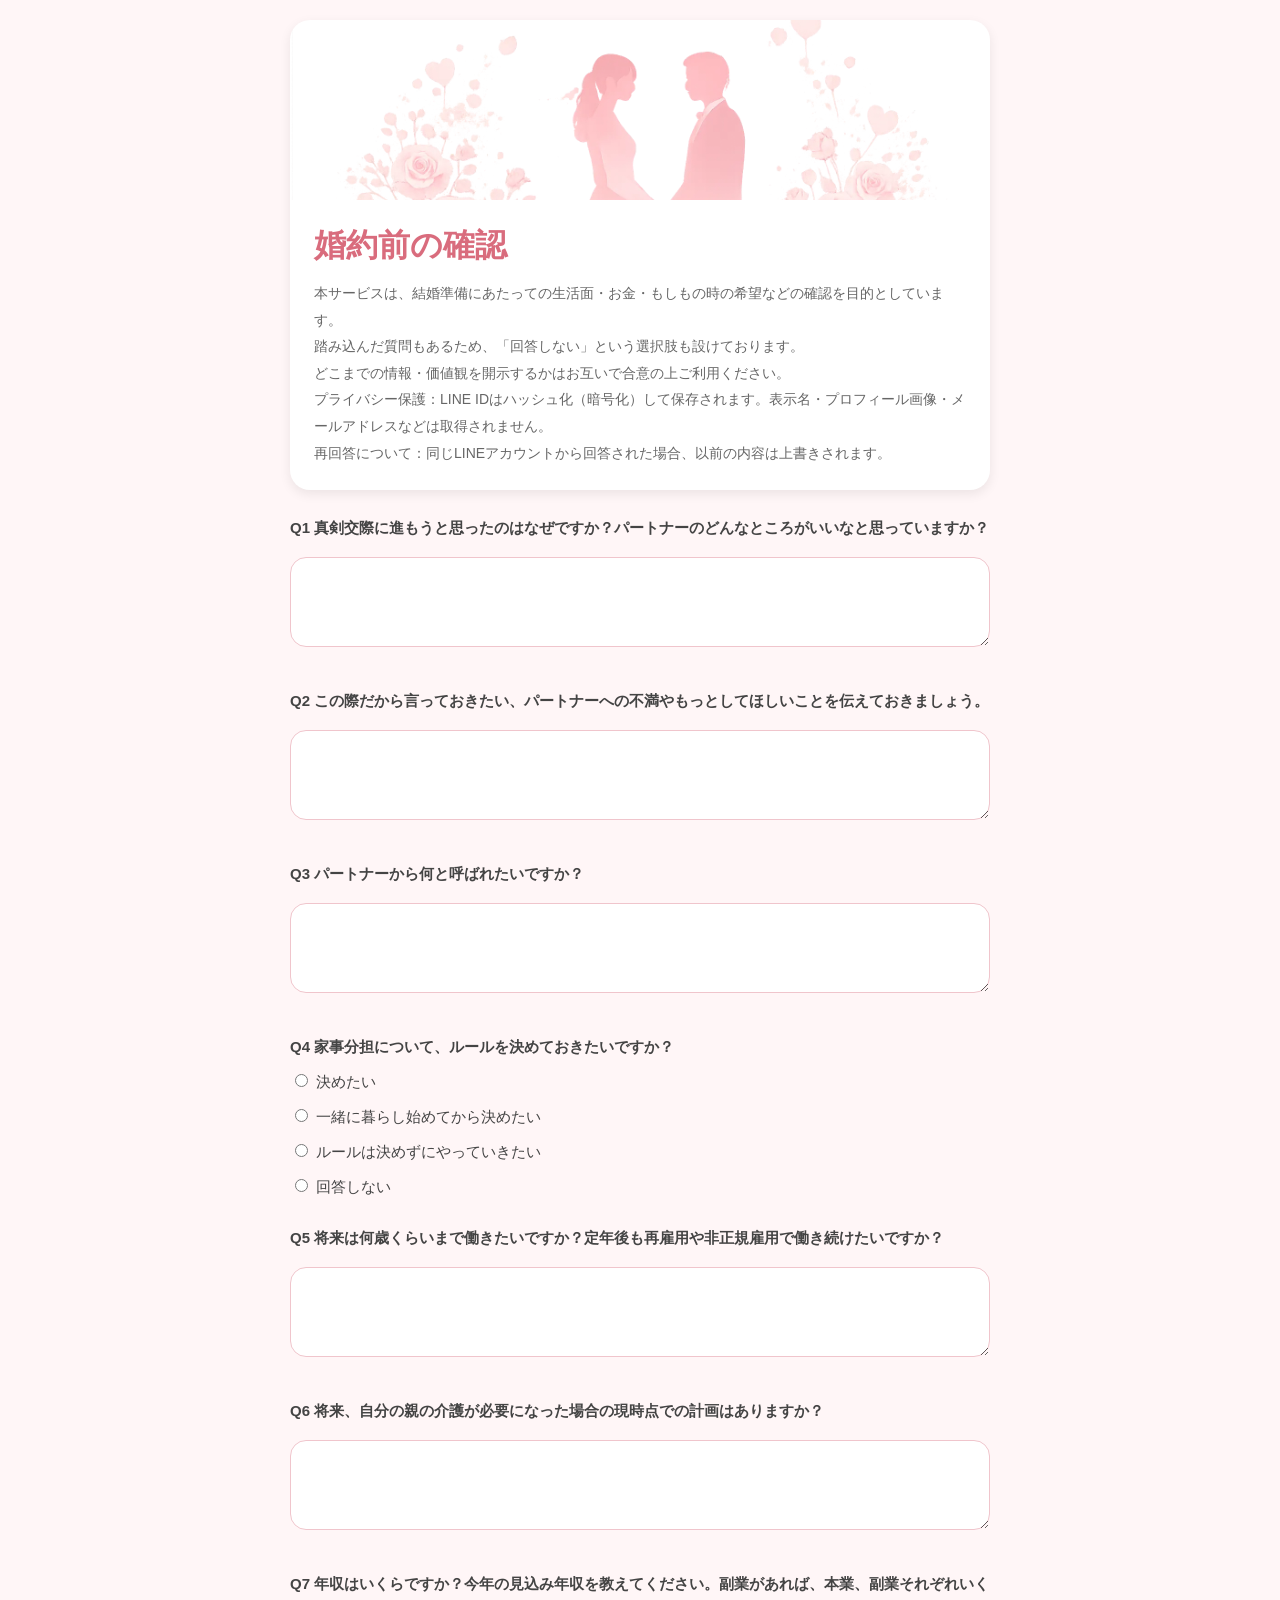
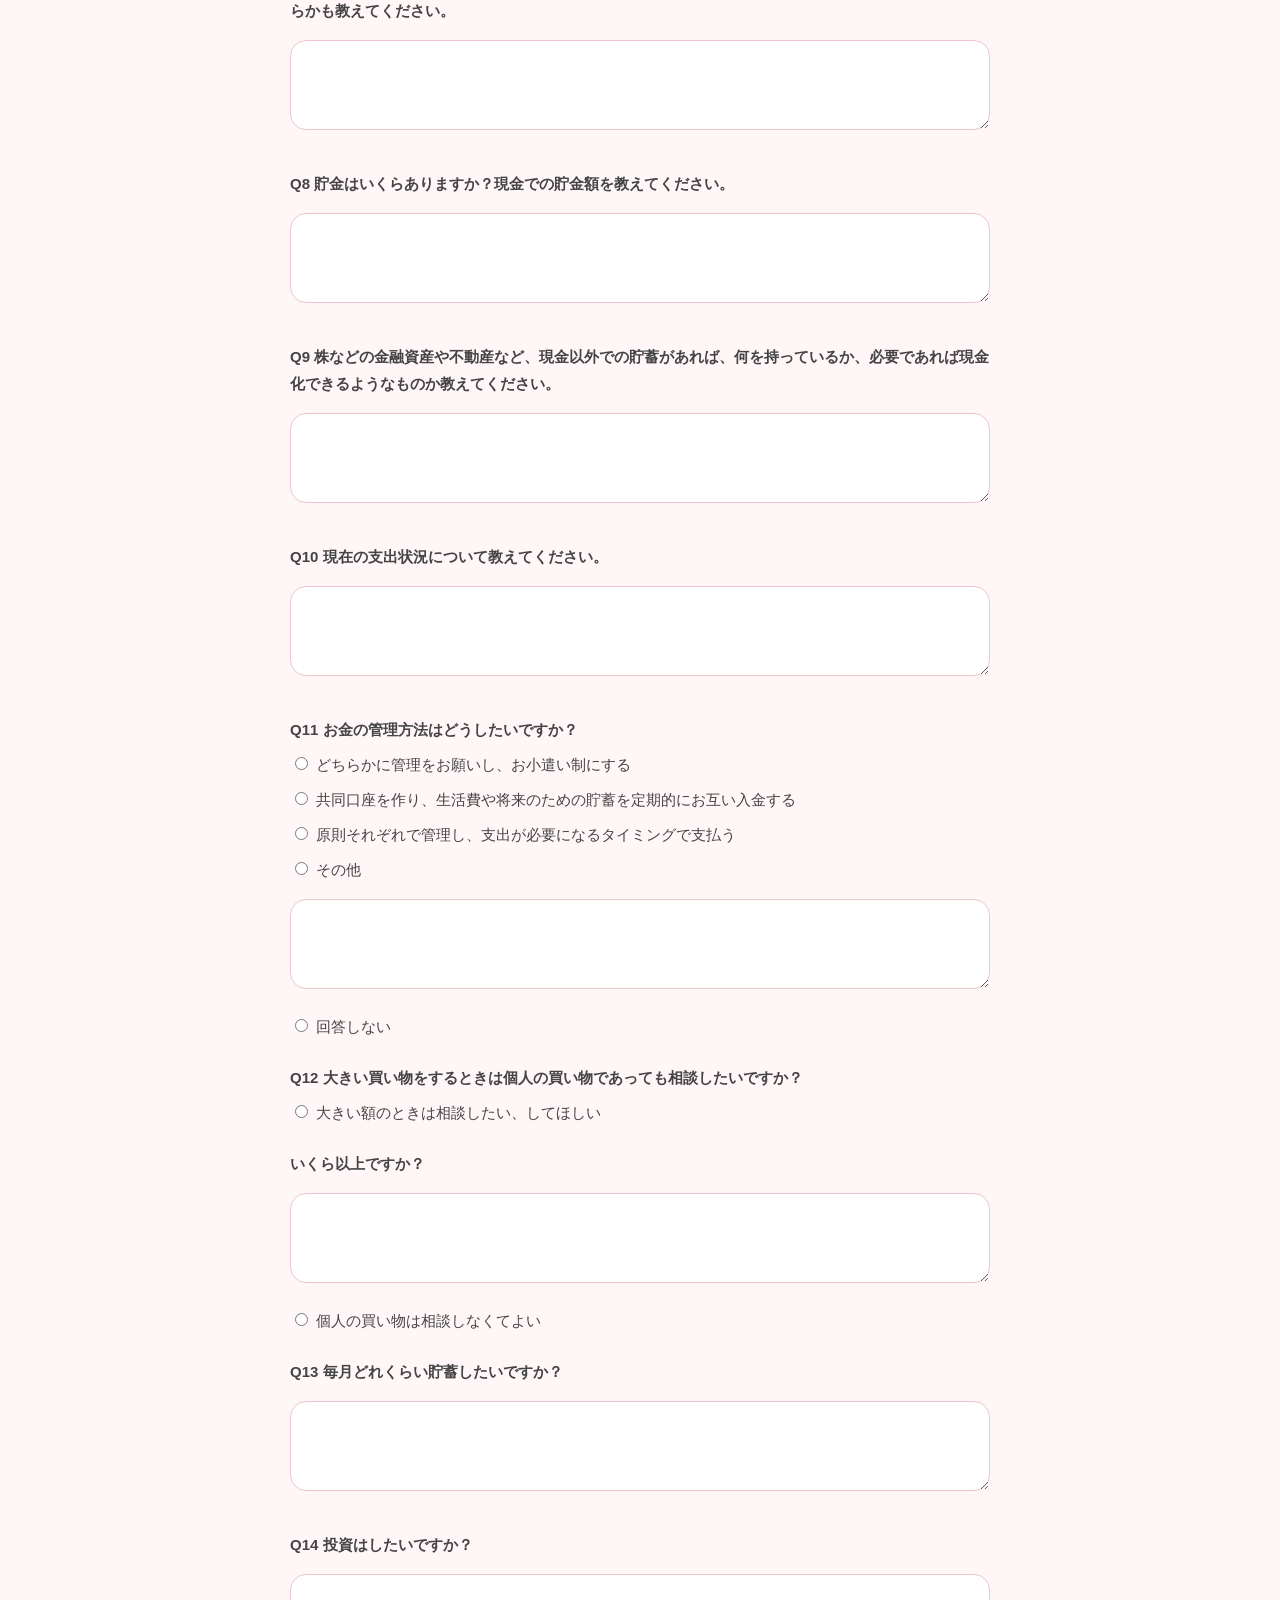
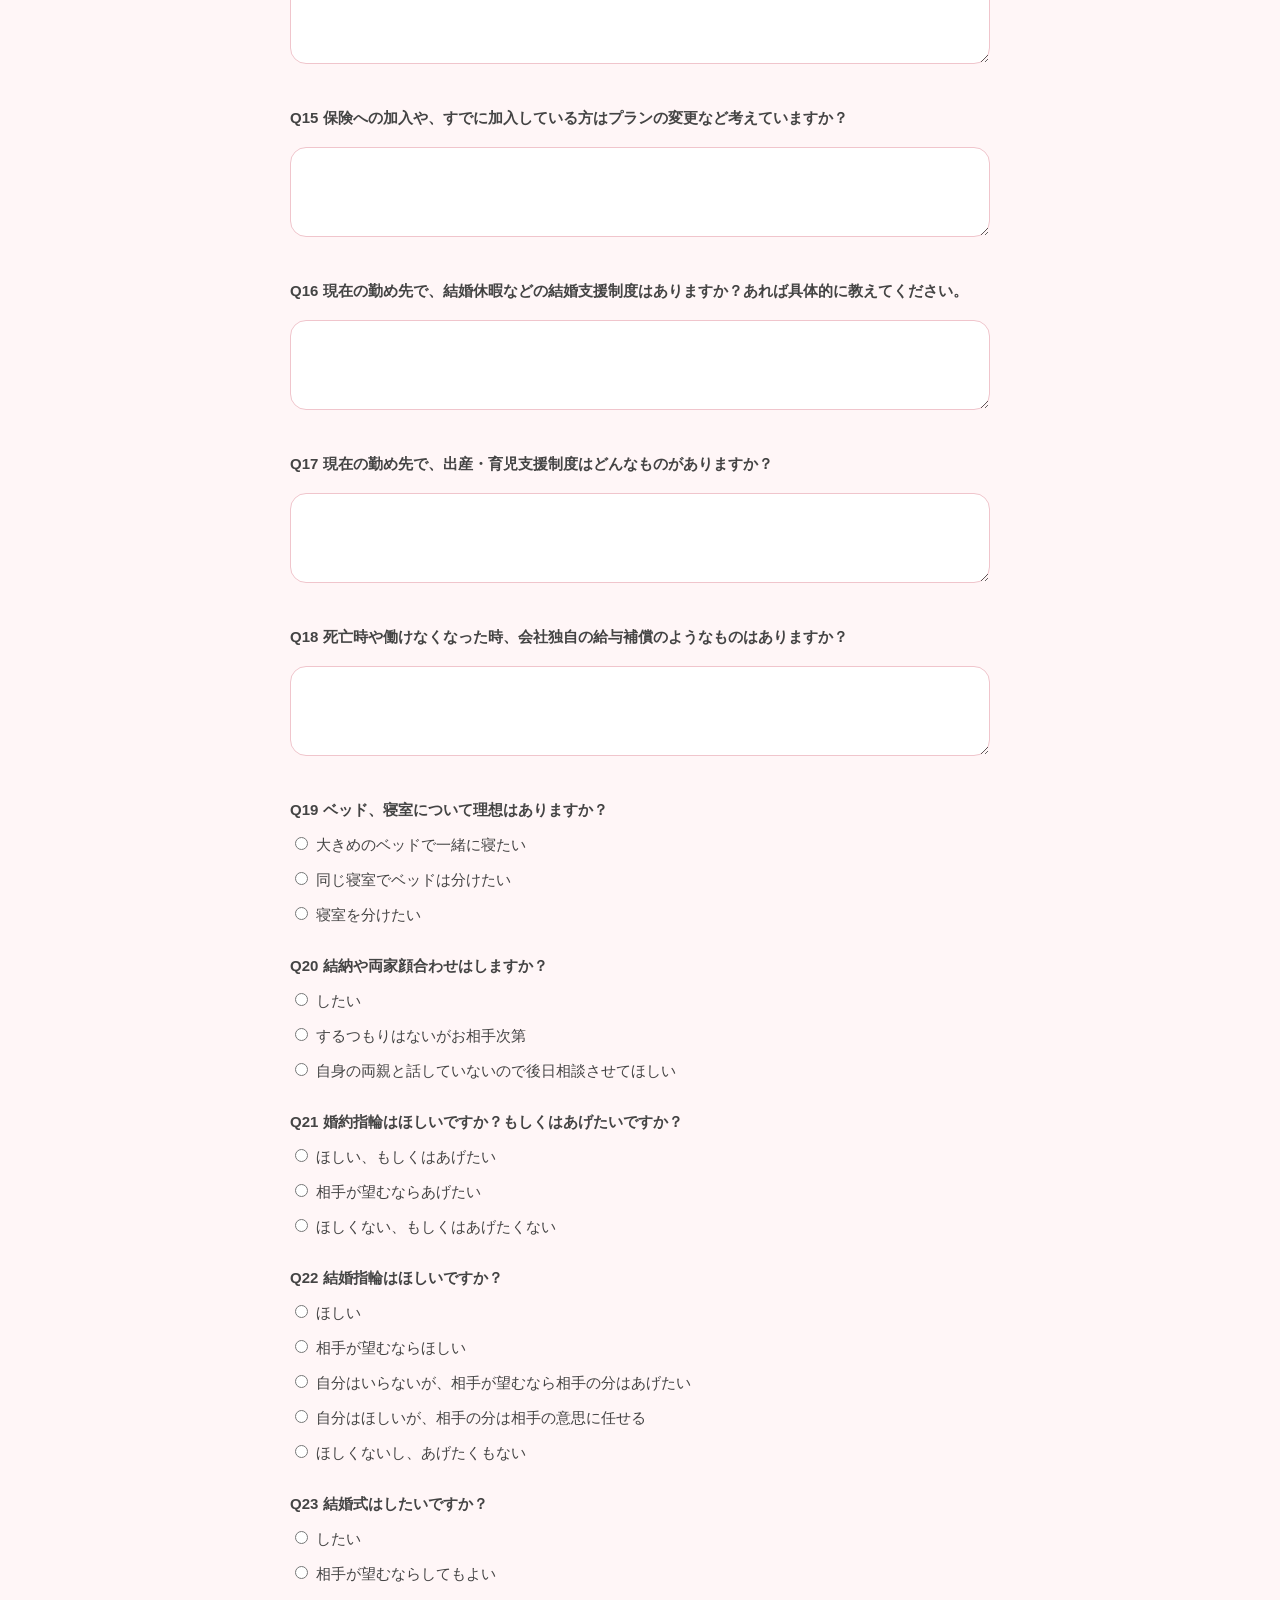
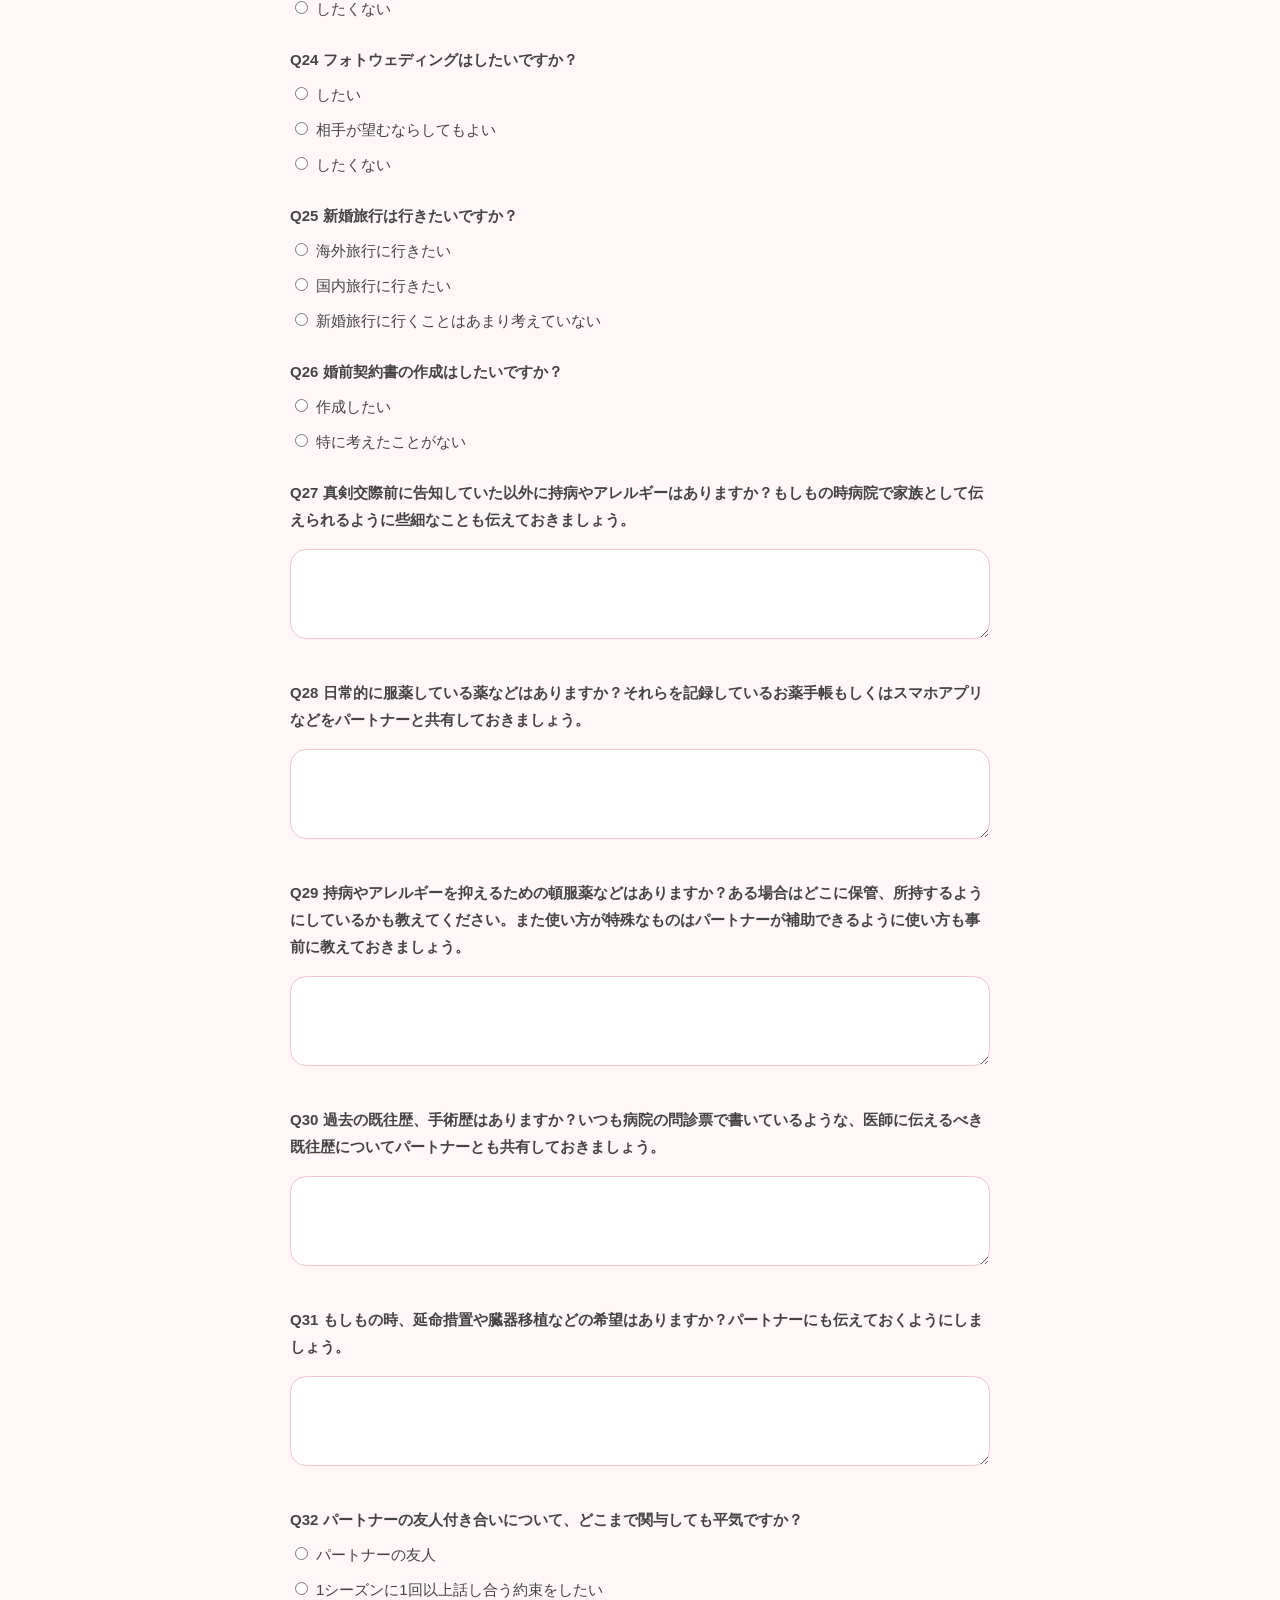
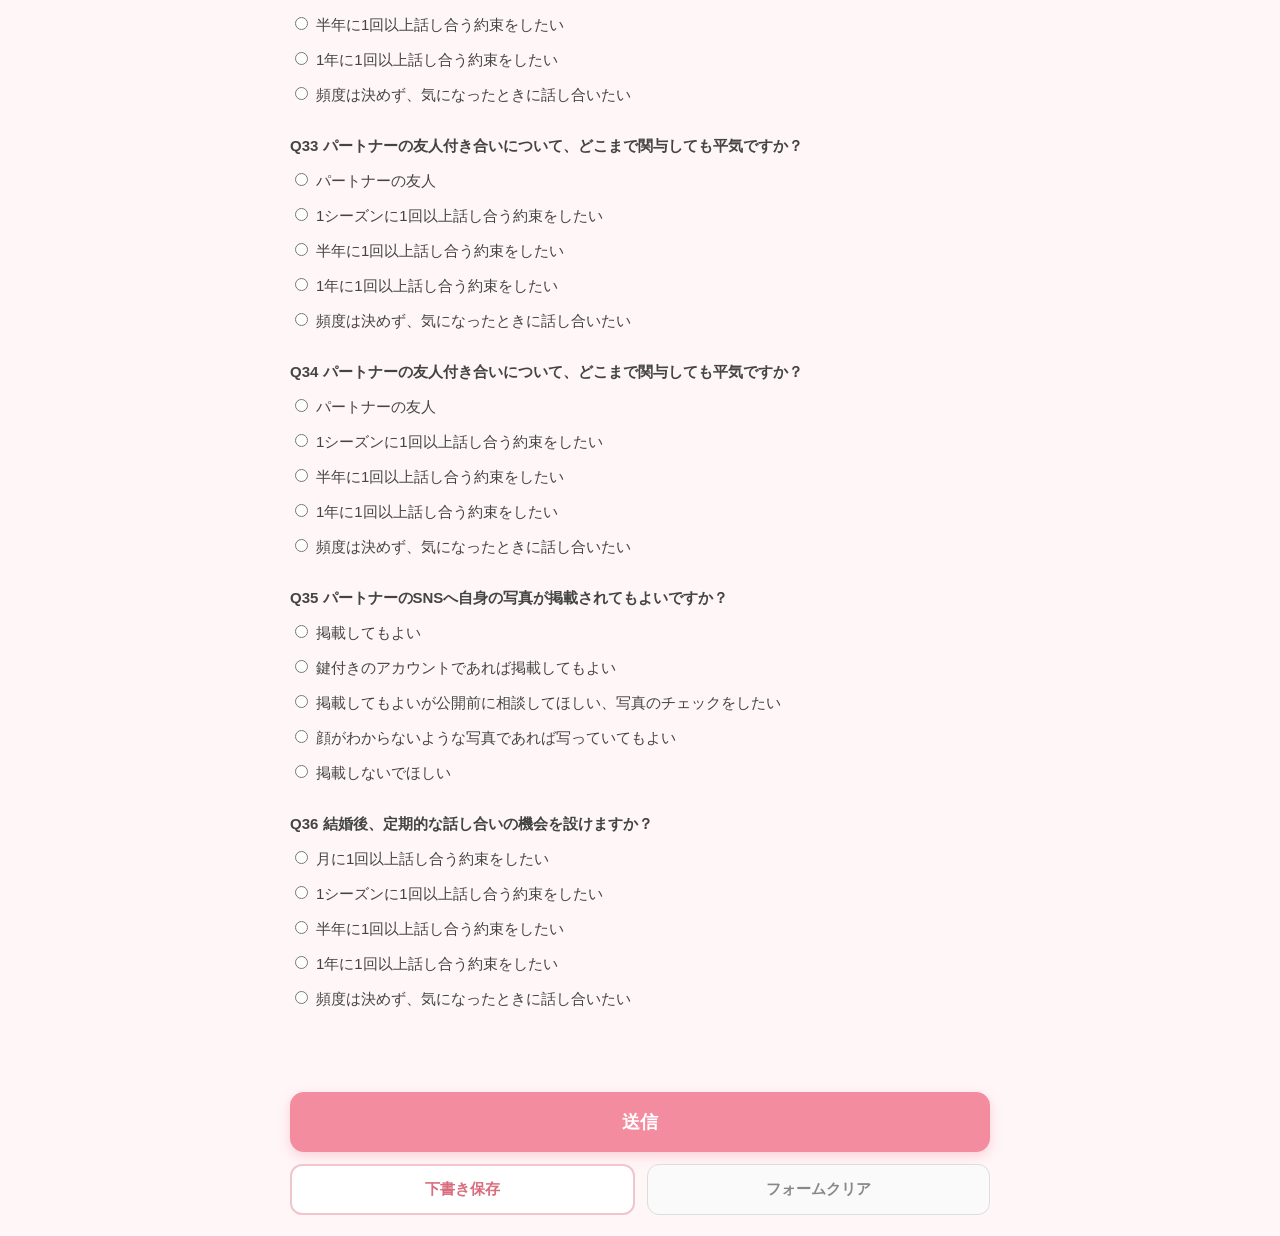
==== index.html @ 9b9397cb "Update index.html" ====
<!DOCTYPE html>
<html lang="ja">
<head>
<meta charset="UTF-8"/>
<meta name="viewport" content="width=device-width, initial-scale=1.0"/>
<title>婚約前の確認</title>
<link rel="stylesheet" href="style.css"/>
<script src="https://static.line-scdn.net/liff/edge/2/sdk.js"></script>

</head>

<body>
<div class="container">

<div class="form-header">
  <h1>婚約前の確認</h1>
  <p class="form-description">
  本サービスは、結婚準備にあたっての生活面・お金・もしもの時の希望などの確認を目的としています。<br>
  踏み込んだ質問もあるため、「回答しない」という選択肢も設けております。<br>
  どこまでの情報・価値観を開示するかはお互いで合意の上ご利用ください。<br>
  プライバシー保護：LINE IDはハッシュ化（暗号化）して保存されます。表示名・プロフィール画像・メールアドレスなどは取得されません。<br>
  再回答について：同じLINEアカウントから回答された場合、以前の内容は上書きされます。</p>
</div>

<!-- ビューモード表示エリア（共有リンクで開いたとき） -->
<div id="viewMode"></div>

<!-- Q1 -->
<label>Q1 真剣交際に進もうと思ったのはなぜですか？パートナーのどんなところがいいなと思っていますか？</label>
<textarea id="q1" class="detail-textarea"></textarea>

<!-- Q2 -->
<label>Q2 この際だから言っておきたい、パートナーへの不満やもっとしてほしいことを伝えておきましょう。</label>
<textarea id="q2" class="detail-textarea"></textarea>

<!-- Q3 -->
<label>Q3 パートナーから何と呼ばれたいですか？</label>
<textarea id="q3" class="detail-textarea"></textarea>

<!-- Q4 -->
<label>Q4 家事分担について、ルールを決めておきたいですか？</label>
<label><input type="radio" name="q4" value="a4-1">決めたい</label>
<label><input type="radio" name="q4" value="a4-2">一緒に暮らし始めてから決めたい</label>
<label><input type="radio" name="q4" value="a4-3">ルールは決めずにやっていきたい</label>
<label><input type="radio" name="q4" value="a4-4">回答しない</label>

<!-- Q5 -->
<label>Q5 将来は何歳くらいまで働きたいですか？定年後も再雇用や非正規雇用で働き続けたいですか？</label>
<textarea id="q5" class="detail-textarea"></textarea>

<!-- Q6 -->
<label>Q6 将来、自分の親の介護が必要になった場合の現時点での計画はありますか？</label>
<textarea id="q6" class="detail-textarea"></textarea>

<!-- Q7 -->
<label>Q7 年収はいくらですか？今年の見込み年収を教えてください。副業があれば、本業、副業それぞれいくらかも教えてください。</label>
<textarea id="q7" class="detail-textarea"></textarea>

<!-- Q8 -->
<label>Q8 貯金はいくらありますか？現金での貯金額を教えてください。</label>
<textarea id="q8" class="detail-textarea"></textarea>

<!-- Q9 -->
<label>Q9 株などの金融資産や不動産など、現金以外での貯蓄があれば、何を持っているか、必要であれば現金化できるようなものか教えてください。</label>
<textarea id="q9" class="detail-textarea"></textarea>

<!-- Q10 -->
<label>Q10 現在の支出状況について教えてください。</label>
<textarea id="q10" class="detail-textarea"></textarea>

<!-- Q11 -->
<label>Q11 お金の管理方法はどうしたいですか？</label>
<label><input type="radio" name="q11" value="a11-1">どちらかに管理をお願いし、お小遣い制にする</label>
<label><input type="radio" name="q11" value="a11-2">共同口座を作り、生活費や将来のための貯蓄を定期的にお互い入金する</label>
<label><input type="radio" name="q11" value="a11-3">原則それぞれで管理し、支出が必要になるタイミングで支払う</label>
<label><input type="radio" name="q11" value="a11-4">その他</label>
<textarea id="q11Detail" class="detail-textarea"></textarea>
<label><input type="radio" name="q11" value="a11-5">回答しない</label>

<!-- Q12 -->
<label>Q12 大きい買い物をするときは個人の買い物であっても相談したいですか？</label>

<label><input type="radio" name="q12" value="a12-1">大きい額のときは相談したい、してほしい</label>
<label>いくら以上ですか？</label><textarea id="q12Detail" class="detail-textarea"></textarea>
<label><input type="radio" name="q12" value="a12-2">個人の買い物は相談しなくてよい</label>

<!-- Q13 -->
<label>Q13 毎月どれくらい貯蓄したいですか？</label>
<textarea id="q13" class="detail-textarea"></textarea>

<!-- Q14 -->
<label>Q14 投資はしたいですか？</label>
<textarea id="q14" class="detail-textarea"></textarea>

<!-- Q15 -->
<label>Q15 保険への加入や、すでに加入している方はプランの変更など考えていますか？</label>
<textarea id="q15" class="detail-textarea"></textarea>

<!-- Q16 -->
<label>Q16 現在の勤め先で、結婚休暇などの結婚支援制度はありますか？あれば具体的に教えてください。</label>
<textarea id="q16" class="detail-textarea"></textarea>

<!-- Q17 -->
<label>Q17 現在の勤め先で、出産・育児支援制度はどんなものがありますか？</label>
<textarea id="q17" class="detail-textarea"></textarea>

<!-- Q18 -->
<label>Q18 死亡時や働けなくなった時、会社独自の給与補償のようなものはありますか？</label>
<textarea id="q18" class="detail-textarea"></textarea>

<!-- Q19 -->
<label>Q19 ベッド、寝室について理想はありますか？</label>
<label><input type="radio" name="q19" value="a19-1">大きめのベッドで一緒に寝たい</label>
<label><input type="radio" name="q19" value="a19-2">同じ寝室でベッドは分けたい</label>
<label><input type="radio" name="q19" value="a19-3">寝室を分けたい</label>

<!-- Q20 -->
<label>Q20 結納や両家顔合わせはしますか？</label>
<label><input type="radio" name="q20" value="a20-1">したい</label>
<label><input type="radio" name="q20" value="a20-2">するつもりはないがお相手次第</label>
<label><input type="radio" name="q20" value="a20-3">自身の両親と話していないので後日相談させてほしい</label>

<!-- Q21 -->
<label>Q21 婚約指輪はほしいですか？もしくはあげたいですか？</label>
<label><input type="radio" name="q21" value="a21-1">ほしい、もしくはあげたい</label>
<label><input type="radio" name="q21" value="a21-2">相手が望むならあげたい</label>
<label><input type="radio" name="q21" value="a21-3">ほしくない、もしくはあげたくない</label>

<!-- Q22 -->
<label>Q22 結婚指輪はほしいですか？</label>
<label><input type="radio" name="q22" value="a22-1">ほしい</label>
<label><input type="radio" name="q22" value="a22-2">相手が望むならほしい</label>
<label><input type="radio" name="q22" value="a22-3">自分はいらないが、相手が望むなら相手の分はあげたい</label>
<label><input type="radio" name="q22" value="a22-4">自分はほしいが、相手の分は相手の意思に任せる</label>
<label><input type="radio" name="q22" value="a22-5">ほしくないし、あげたくもない</label>

<!-- Q23 -->
<label>Q23 結婚式はしたいですか？</label>
<label><input type="radio" name="q23" value="a23-1">したい</label>
<label><input type="radio" name="q23" value="a23-2">相手が望むならしてもよい</label>
<label><input type="radio" name="q23" value="a23-3">したくない</label>

<!-- Q24 -->
<label>Q24 フォトウェディングはしたいですか？</label>
<label><input type="radio" name="q24" value="a24-1">したい</label>
<label><input type="radio" name="q24" value="a24-2">相手が望むならしてもよい</label>
<label><input type="radio" name="q24" value="a24-3">したくない</label>

<!-- Q25 -->
<label>Q25 新婚旅行は行きたいですか？</label>
<label><input type="radio" name="q25" value="a25-1">海外旅行に行きたい</label>
<label><input type="radio" name="q25" value="a25-2">国内旅行に行きたい</label>
<label><input type="radio" name="q25" value="a25-3">新婚旅行に行くことはあまり考えていない</label>

<!-- Q26 -->
<label>Q26 婚前契約書の作成はしたいですか？</label>
<label><input type="radio" name="q26" value="a26-1">作成したい</label>
<label><input type="radio" name="q26" value="a26-2">特に考えたことがない</label>

<!-- Q27 -->
<label>Q27 真剣交際前に告知していた以外に持病やアレルギーはありますか？もしもの時病院で家族として伝えられるように些細なことも伝えておきましょう。</label>
<textarea id="q27" class="detail-textarea"></textarea>

<!-- Q28 -->
<label>Q28 日常的に服薬している薬などはありますか？それらを記録しているお薬手帳もしくはスマホアプリなどをパートナーと共有しておきましょう。</label>
<textarea id="q28" class="detail-textarea"></textarea>

<!-- Q29 -->
<label>Q29 持病やアレルギーを抑えるための頓服薬などはありますか？ある場合はどこに保管、所持するようにしているかも教えてください。また使い方が特殊なものはパートナーが補助できるように使い方も事前に教えておきましょう。</label>
<textarea id="q29" class="detail-textarea"></textarea>

<!-- Q30 -->
<label>Q30 過去の既往歴、手術歴はありますか？いつも病院の問診票で書いているような、医師に伝えるべき既往歴についてパートナーとも共有しておきましょう。</label>
<textarea id="q30" class="detail-textarea"></textarea>

<!-- Q31 -->
<label>Q31 もしもの時、延命措置や臓器移植などの希望はありますか？パートナーにも伝えておくようにしましょう。</label>
<textarea id="q31" class="detail-textarea"></textarea>

<!-- Q32 -->
<label>Q32 パートナーの友人付き合いについて、どこまで関与しても平気ですか？</label>
<label><input type="radio" name="q32" value="a32-1">パートナーの友人</label>
<label><input type="radio" name="q32" value="a32-2">1シーズンに1回以上話し合う約束をしたい</label>
<label><input type="radio" name="q32" value="a32-3">半年に1回以上話し合う約束をしたい</label>
<label><input type="radio" name="q32" value="a32-4">1年に1回以上話し合う約束をしたい</label>
<label><input type="radio" name="q32" value="a32-5">頻度は決めず、気になったときに話し合いたい</label>

<!-- Q33 -->
<label>Q33 パートナーの友人付き合いについて、どこまで関与しても平気ですか？</label>
<label><input type="radio" name="q33" value="a33-1">パートナーの友人</label>
<label><input type="radio" name="q33" value="a33-2">1シーズンに1回以上話し合う約束をしたい</label>
<label><input type="radio" name="q33" value="a33-3">半年に1回以上話し合う約束をしたい</label>
<label><input type="radio" name="q33" value="a33-4">1年に1回以上話し合う約束をしたい</label>
<label><input type="radio" name="q33" value="a33-5">頻度は決めず、気になったときに話し合いたい</label>

<!-- Q34 -->
<label>Q34 パートナーの友人付き合いについて、どこまで関与しても平気ですか？</label>
<label><input type="radio" name="q34" value="a34-1">パートナーの友人</label>
<label><input type="radio" name="q34" value="a34-2">1シーズンに1回以上話し合う約束をしたい</label>
<label><input type="radio" name="q34" value="a34-3">半年に1回以上話し合う約束をしたい</label>
<label><input type="radio" name="q34" value="a34-4">1年に1回以上話し合う約束をしたい</label>
<label><input type="radio" name="q34" value="a34-5">頻度は決めず、気になったときに話し合いたい</label>

<!-- Q35 -->
<label>Q35 パートナーのSNSへ自身の写真が掲載されてもよいですか？</label>
<label><input type="radio" name="q35" value="a35-1">掲載してもよい</label>
<label><input type="radio" name="q35" value="a35-2">鍵付きのアカウントであれば掲載してもよい</label>
<label><input type="radio" name="q35" value="a35-3">掲載してもよいが公開前に相談してほしい、写真のチェックをしたい</label>
<label><input type="radio" name="q35" value="a35-4">顔がわからないような写真であれば写っていてもよい</label>
<label><input type="radio" name="q35" value="a35-5">掲載しないでほしい</label>

<!-- Q36 -->
<label>Q36 結婚後、定期的な話し合いの機会を設けますか？</label>
<label><input type="radio" name="q36" value="a36-1">月に1回以上話し合う約束をしたい</label>
<label><input type="radio" name="q36" value="a36-2">1シーズンに1回以上話し合う約束をしたい</label>
<label><input type="radio" name="q36" value="a36-3">半年に1回以上話し合う約束をしたい</label>
<label><input type="radio" name="q36" value="a36-4">1年に1回以上話し合う約束をしたい</label>
<label><input type="radio" name="q36" value="a36-5">頻度は決めず、気になったときに話し合いたい</label>

<div class="button-group">
  <button id="submitBtn" type="button">送信</button>
  <div class="sub-buttons">
    <button id="draftBtn" type="button">下書き保存</button>
    <button id="clearBtn" type="button">フォームクリア</button>
  </div>
</div>

<!-- 共有モーダル -->
<div id="shareModal" class="modal hidden">
  <div class="modal-content">
    <h3>共有</h3>
    <input id="shareName" placeholder="お名前を入力してください（任意）">
    <button id="shareBtn">共有する</button>
  </div>
</div>

<!-- スクショ抑止ウォーターマーク（閲覧モード時のみ表示） -->
<div id="screenshotWatermark"></div>

</div>
<script src="app.js"></script>
</body>
</html>
---- style.css ----
*{
  box-sizing:border-box;
}

body{
  margin:0;
  padding:20px 12px 34px;
  background:#fff6f7;
  font-family:
    -apple-system,
    BlinkMacSystemFont,
    "Hiragino Sans",
    "Yu Gothic",
    sans-serif;
  color:#444;
}

.container{
  max-width:700px;
  margin:0 auto;
}

/********************************
 * ヘッダー
 ********************************/

.form-header{
  background:#ffffff;
  border-radius:20px;
  overflow:hidden;
  box-shadow:
    0 4px 12px rgba(0,0,0,0.08);
  margin-bottom:24px;
}

.form-header::before{
  content:"";
  display:block;
  width:100%;
  height:180px;
  background-image:url("header.webp");
  background-size:cover;
  background-position:center;
  background-repeat:no-repeat;
}

.form-header h1{
  margin:24px 24px 12px;
  font-size:32px;
  font-weight:700;
  color:#d96c7d;
}

.form-description{
  margin:0 24px 24px;
  font-size:14px;
  line-height:1.9;
  color:#666;
}

/********************************
 * 質問
 ********************************/

label{
  display:block;
  margin-top:24px;
  margin-bottom:8px;
  font-size:15px;
  font-weight:600;
  line-height:1.8;
}

input[type="text"],
textarea{
  width:100%;
  padding:14px;
  border:1px solid #f0c5cc;
  border-radius:12px;
  background:#fff;
  font-size:15px;
}

textarea{
  min-height:120px;
  resize:vertical;
}

.detail-textarea{
  width:100%;
  min-height:90px;
  padding:14px;
  border:1px solid #f0c5cc;
  border-radius:16px;
  background:#fff;
  font-size:15px;
  resize:vertical;
  margin:8px 0 12px 0;
}

/********************************
 * ラジオ・チェックボックス
 ********************************/

input[type="radio"],
input[type="checkbox"]{
  margin-right:8px;
}

label:has(input[type="radio"]),
label:has(input[type="checkbox"]){
  font-weight:400;
  margin-top:8px;
}

/********************************
 * スライダー
 ********************************/

.slider-labels{
  display:flex;
  justify-content:space-between;
  margin-top:8px;
  margin-bottom:8px;
  color:#d96c7d;
  font-weight:600;
  font-size:14px;
}

input[type="range"]{
  width:100%;
  accent-color:#f48ca0;
}

/********************************
 * 順位付けUI
 ********************************/

.ranking-group{
  margin-top:8px;
}

.rank-option{
  display:flex;
  align-items:center;
  gap:10px;
  padding:8px 0;
  background:none;
  border:none;
  width:100%;
  text-align:left;
  font-size:15px;
  color:#444;
  cursor:pointer;
}

.rank-number{
  width:22px;
  height:22px;
  border-radius:50%;
  border:1px solid #bdbdbd;
  background:#fff;
  color:transparent;
  display:flex;
  align-items:center;
  justify-content:center;
  font-size:11px;
  font-weight:700;
  flex-shrink:0;
}

.rank-option.selected .rank-number{
  background:#0a84ff;
  border-color:#0a84ff;
  color:#fff;
}

/********************************
 * ボタン
 ********************************/

.button-group{
  margin-top:40px;
}

#submitBtn{
  width:100%;
  padding:18px;
  border:none;
  border-radius:14px;
  background:#f48ca0;
  color:#fff;
  font-size:18px;
  font-weight:700;
  cursor:pointer;
  box-shadow:
    0 4px 12px rgba(244,140,160,.35);
  margin-top:40px;
}

#submitBtn:hover{
  opacity:.95;
}

#submitBtn:disabled{
  opacity:.6;
  cursor:default;
}

.sub-buttons{
  display:flex;
  gap:12px;
  margin-top:12px;
}

.sub-buttons button{
  flex:1;
  border-radius:12px;
  font-weight:600;
  cursor:pointer;
  transition:.2s;
}

#draftBtn{
  padding:14px;
  background:#fff;
  color:#d96c7d;
  border:2px solid #f0c5cc;
  font-size:15px;
}

#clearBtn{
  padding:14px;
  background:#fafafa;
  color:#888;
  border:1px solid #dddddd;
  font-size:15px;
}

#draftBtn:hover{
  background:#fff6f7;
}

#clearBtn:hover{
  background:#f0f0f0;
}

/********************************
 * モーダル
 ********************************/

.modal{
  display:none;
  position:fixed;
  inset:0;
  background:rgba(0,0,0,.45);
  justify-content:center;
  align-items:center;
  padding:20px;
  z-index:999;
}

.modal.show{
  display:flex;
}

.modal-content{
  width:100%;
  max-width:400px;
  background:#fff;
  border-radius:20px;
  padding:24px;
  box-shadow:
    0 8px 24px rgba(0,0,0,.15);
}

.modal-content h3{
  margin-top:0;
  text-align:center;
  color:#d96c7d;
}

#shareName{
  width:100%;
  margin-top:12px;
}

#shareBtn{
  width:100%;
  margin-top:16px;
  padding:14px;
  border:none;
  border-radius:12px;
  background:#f48ca0;
  color:#fff;
  font-size:16px;
  font-weight:700;
  cursor:pointer;
}

.share-confirm-card{
  margin-top:0;
  margin-bottom:12px;
}

/********************************
 * ビューモード
 ********************************/

#viewMode{
  display:none;
}

/********************************
 * 状態表示（共有リンク読み込み中・エラー時）
 ********************************/

.state-card{
  text-align:center;
}

.state-text{
  margin:0;
  font-size:14px;
  line-height:1.8;
  color:#666;
}

.state-spinner{
  width:30px;
  height:30px;
  margin:0 auto 12px;
}

.state-spinner img{
  width:30px;
  height:30px;
  display:none;
}

.state-spinner .spinner-light{
  display:block;
}

@media (prefers-color-scheme: dark){
  .state-spinner .spinner-light{ display:none; }
  .state-spinner .spinner-dark{ display:block; }
}

.view-header{
  background:#ffffff;
  border-radius:16px;
  padding:20px 24px;
  margin-bottom:16px;
  box-shadow:0 4px 12px rgba(0,0,0,0.08);
  text-align:center;
}

.view-label{
  margin:0 0 8px;
  font-size:18px;
  font-weight:700;
  color:#d96c7d;
  letter-spacing:0.05em;
}

.view-name{
  margin:0;
  font-size:20px;
  font-weight:700;
  color:#444;
}

.view-item{
  background:#ffffff;
  border-radius:16px;
  padding:18px 20px;
  margin-bottom:12px;
  box-shadow:0 2px 8px rgba(0,0,0,0.06);
}

.view-question{
  margin:0 0 8px;
  font-size:14px;
  font-weight:600;
  color:#d96c7d;
  line-height:1.6;
}

.view-answer{
  margin:0;
  font-size:15px;
  color:#444;
  line-height:1.8;
  white-space:pre-wrap;
  word-break:break-word;
}

.slider-visual{
  margin-top:4px;
}

.slider-visual-labels{
  display:flex;
  justify-content:space-between;
  font-size:13px;
  font-weight:700;
  color:#d96c7d;
  margin-bottom:4px;
}

.slider-visual-svg{
  width:100%;
  height:32px;
  display:block;
}

/********************************
 * CTA（共有画面 下部）
 ********************************/

.cta-card{
  position:relative;
  margin-top:24px;
  padding:24px;
  background:linear-gradient(135deg, #fff9fa 0%, #ffeef1 100%);
  border:2px dashed #f4b8c5;
  border-radius:24px;
  overflow:hidden;
  display:flex;
  align-items:center;
  gap:20px;
  text-align:left;
}

.cta-image-left{
  flex:0 0 25%;
  width:25%;
  max-width:140px;
  border-radius:16px;
  object-fit:cover;
}

.cta-content{
  flex:1;
  min-width:0;
}

.cta-title{
  margin:0 0 12px;
  font-size:18px;
  font-weight:700;
  color:#d96c7d;
}

.cta-text{
  margin:0 0 20px;
  font-size:13px;
  line-height:1.8;
  color:#555;
}

.cta-button{
  display:flex;
  align-items:center;
  justify-content:center;
  gap:8px;
  width:100%;
  padding:14px;
  border:none;
  border-radius:50px;
  background:#f48ca0;
  color:#fff;
  font-size:15px;
  font-weight:700;
  text-decoration:none;
  cursor:pointer;
  box-shadow:0 4px 12px rgba(244,140,160,.35);
}

.cta-arrow{
  display:inline-flex;
  align-items:center;
  justify-content:center;
  width:22px;
  height:22px;
  border-radius:50%;
  background:rgba(255,255,255,.3);
  font-size:14px;
  line-height:1;
}

/********************************
 * セーフエリア（LINEミニアプリ・横向きモード）
 ********************************/

@media (orientation:landscape){
  body{
    padding-left:44px;
    padding-right:44px;
    padding-bottom:21px;
  }
}

/********************************
 * スマホ最適化
 ********************************/

@media (max-width:600px){

  .form-header::before{
    height:140px;
  }

  .form-header h1{
    font-size:28px;
  }

  .form-description{
    font-size:13px;
  }

  .rank-option{
    font-size:14px;
    line-height:1.5;
  }
}

@media (max-width:480px){
  .cta-card{
    flex-direction:column;
    text-align:center;
  }
  .cta-image-left{
    width:45%;
    flex:0 0 auto;
  }
  .cta-title{
    font-size:18px;
  }
}
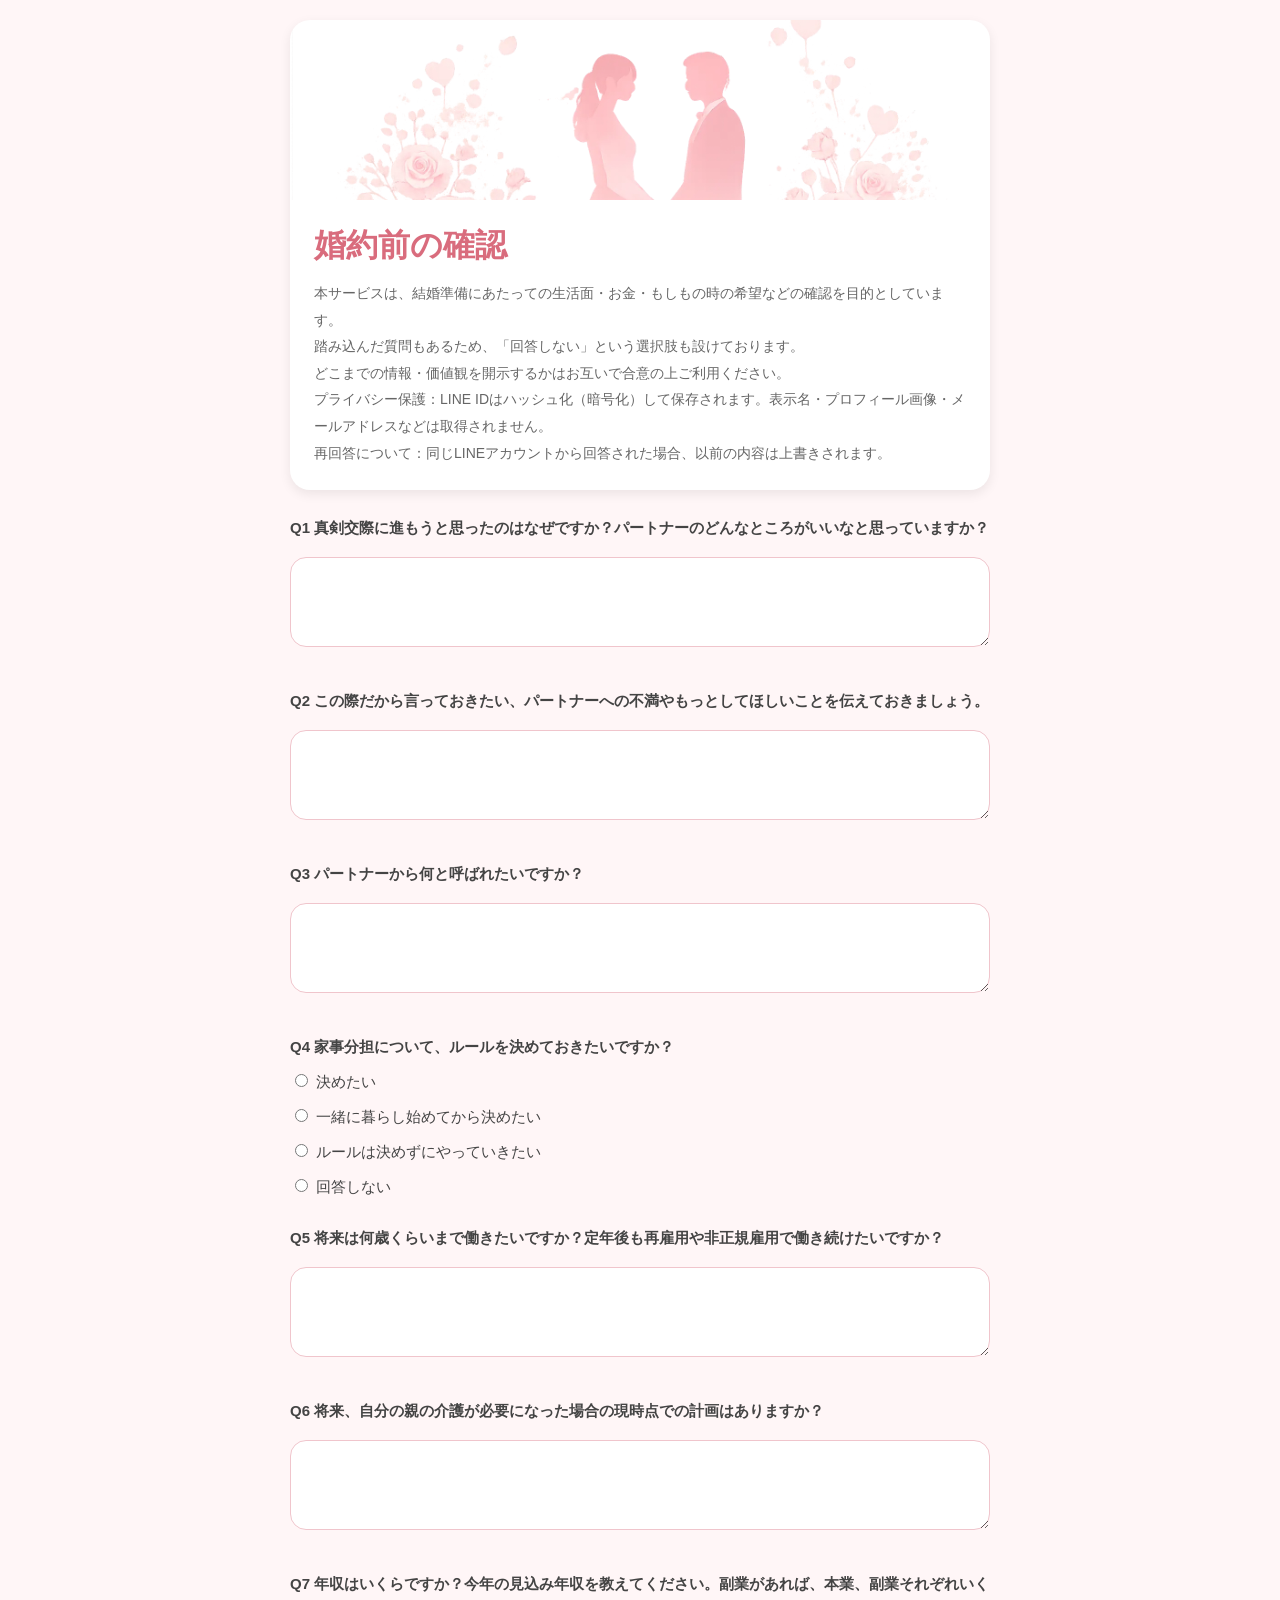
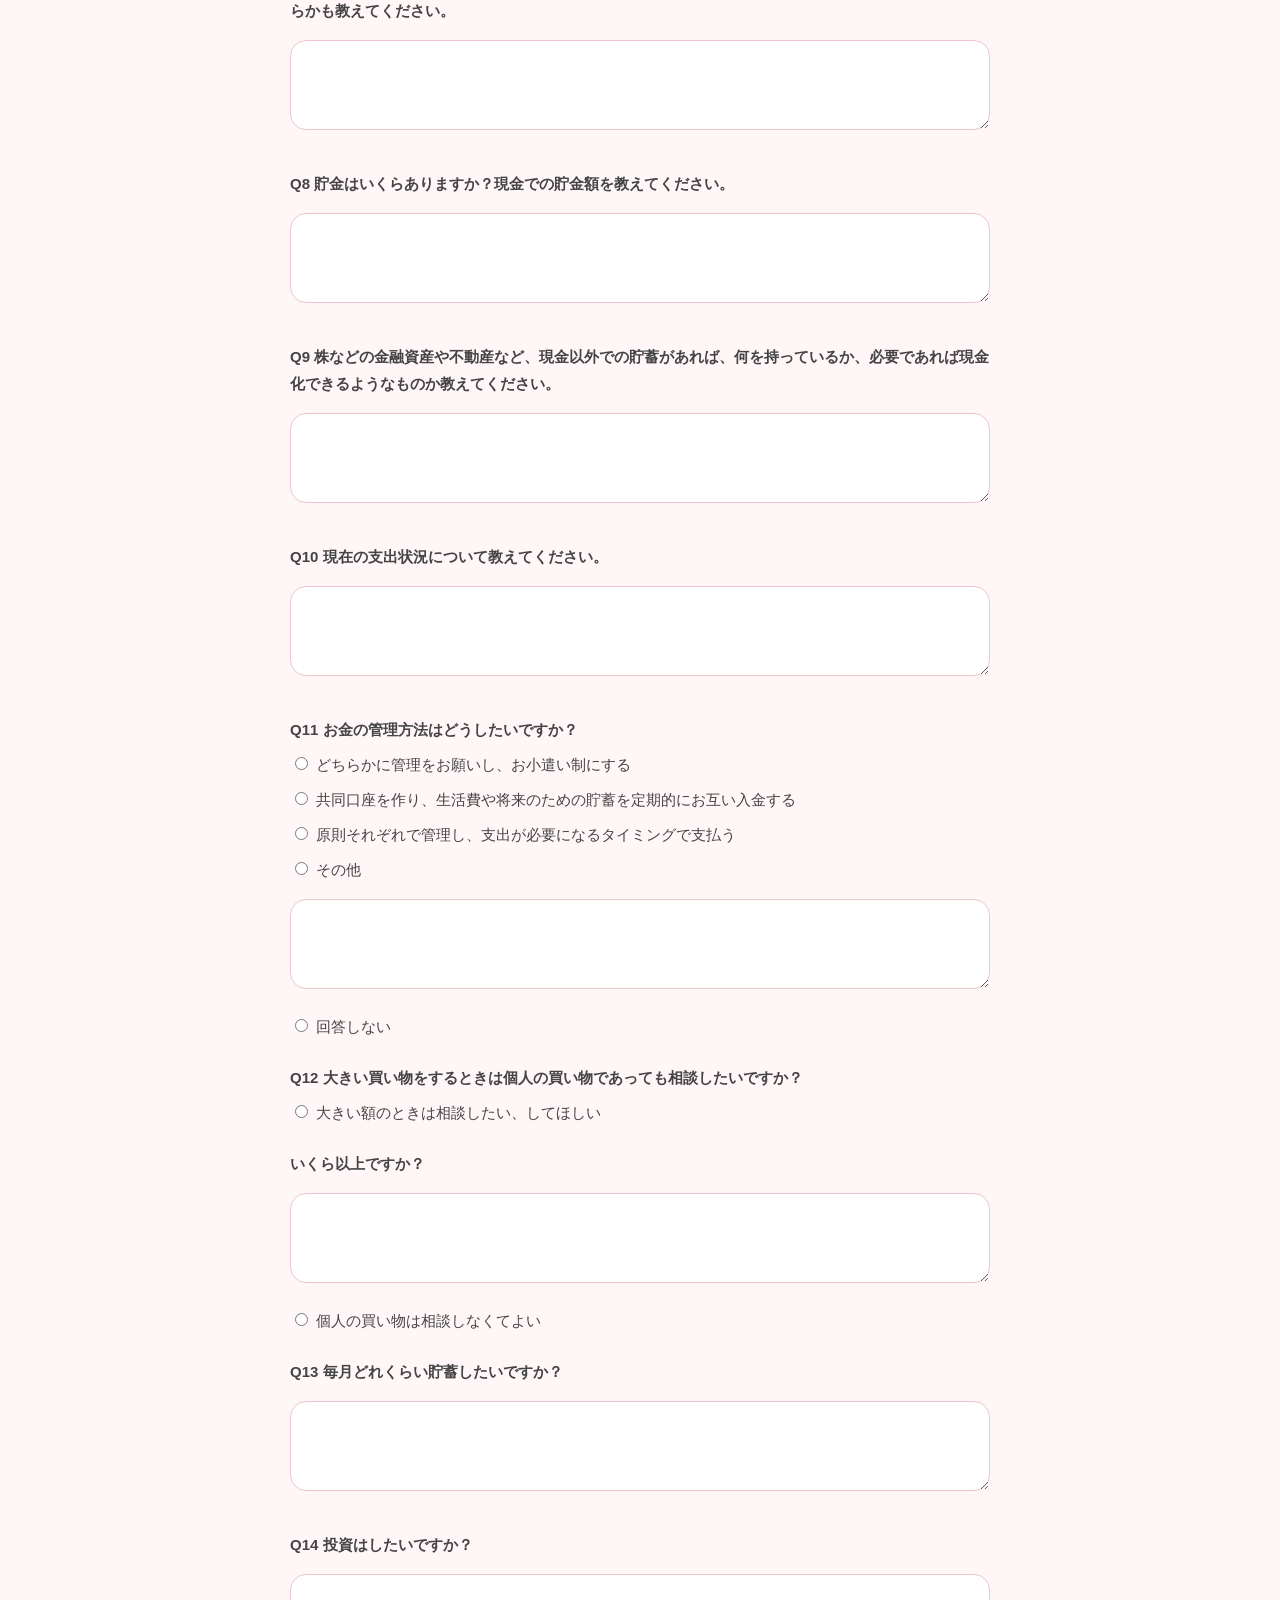
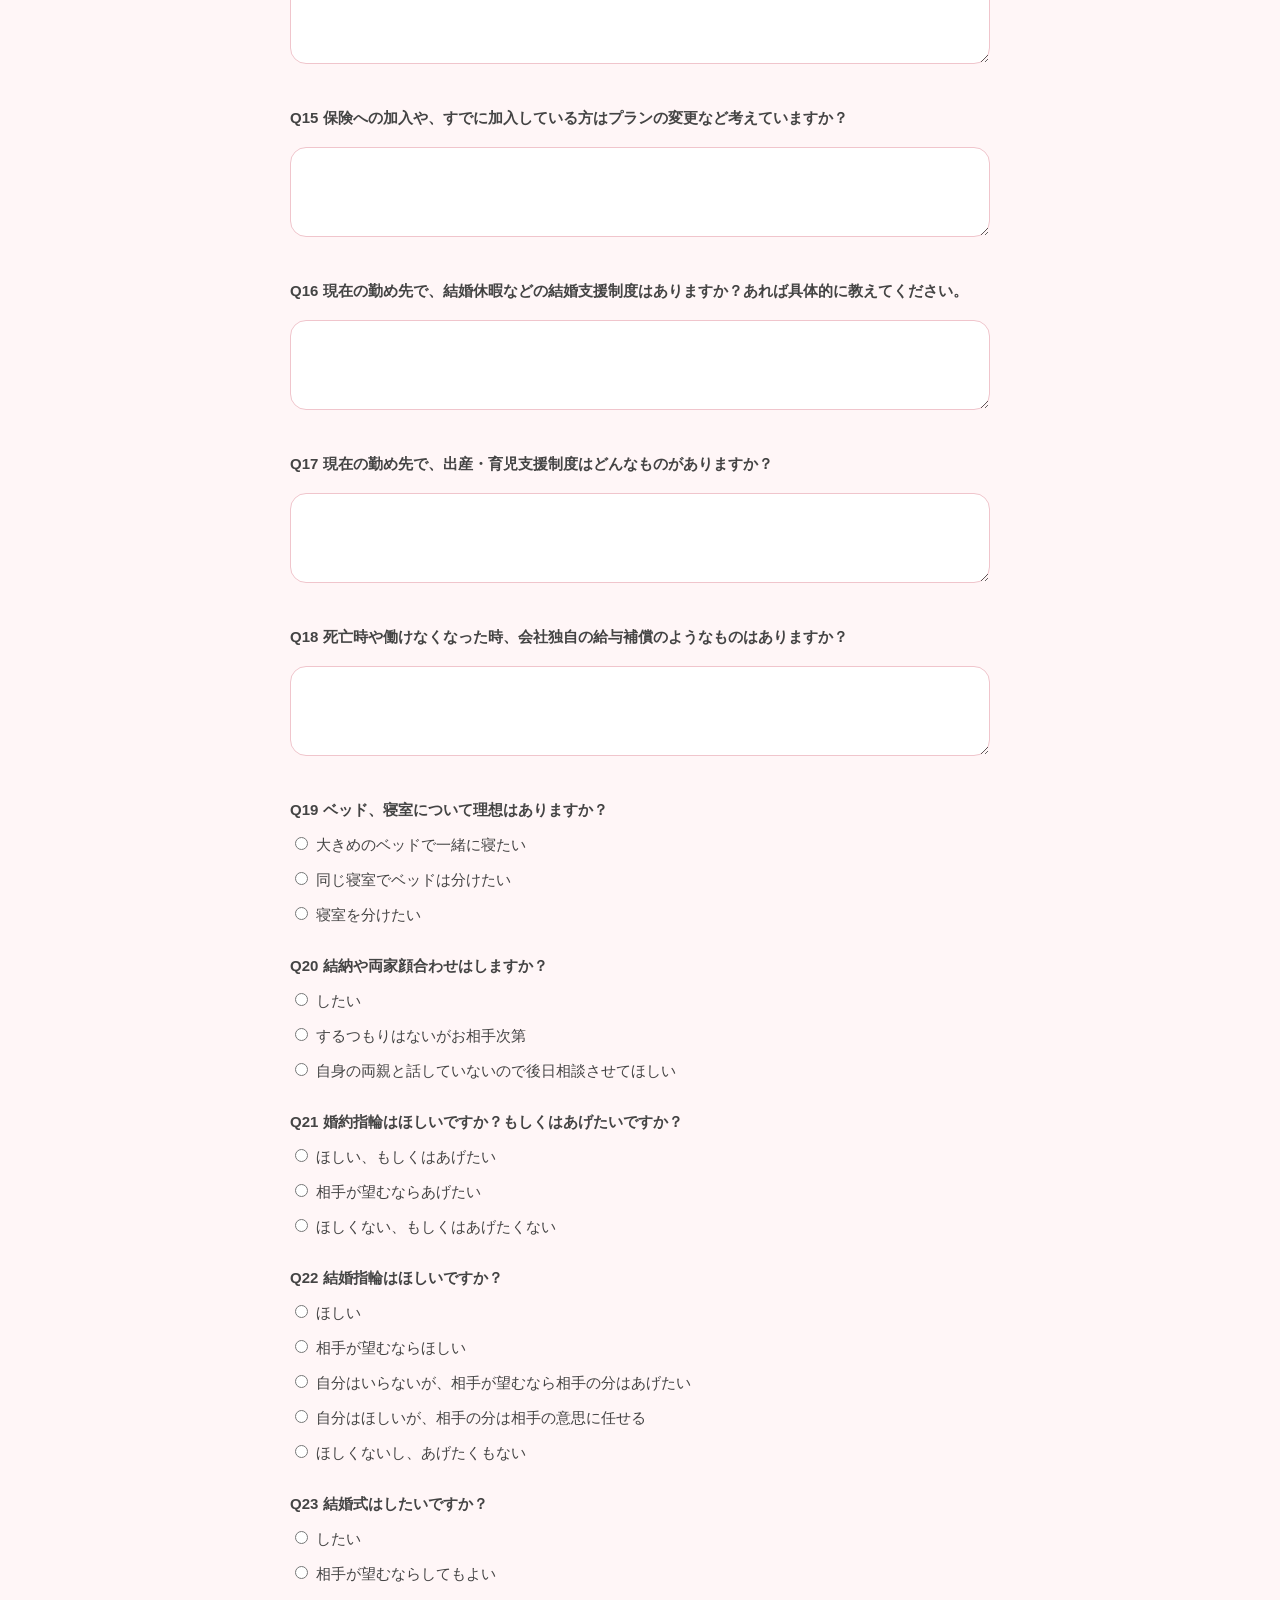
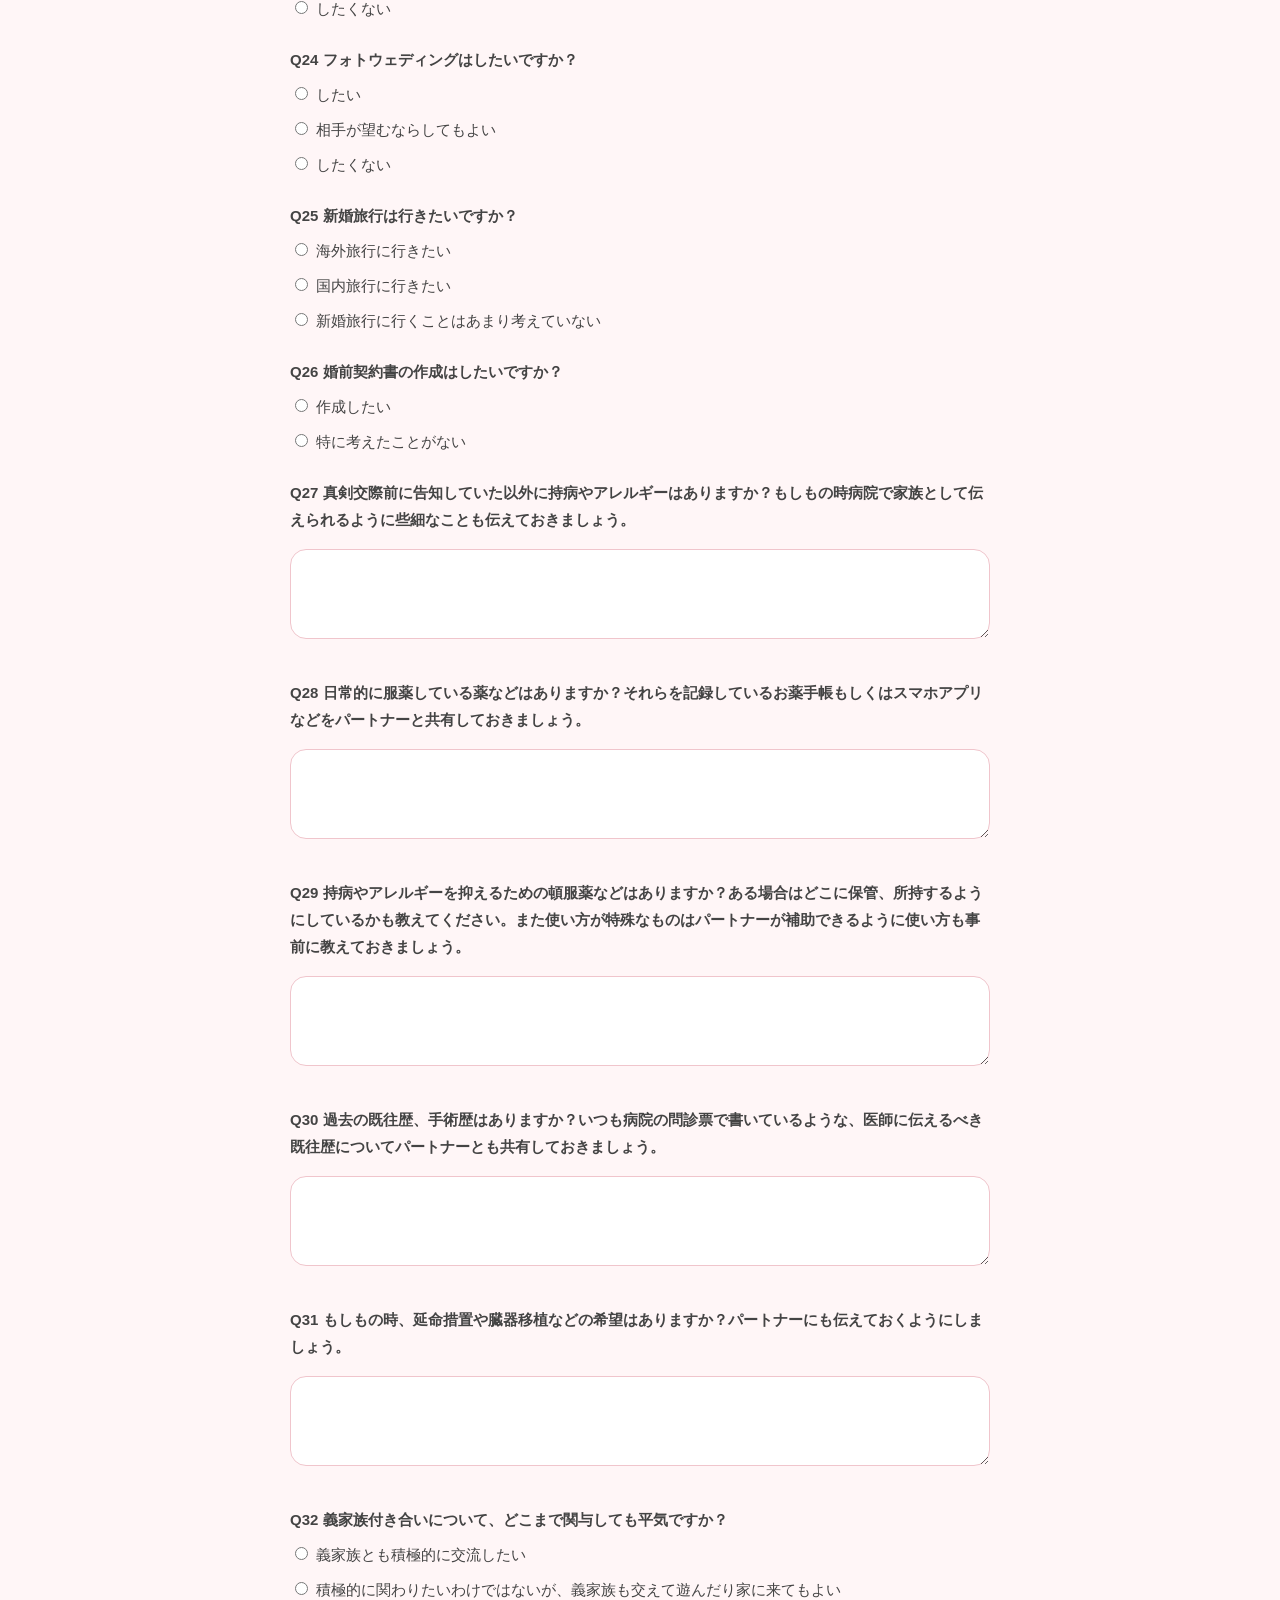
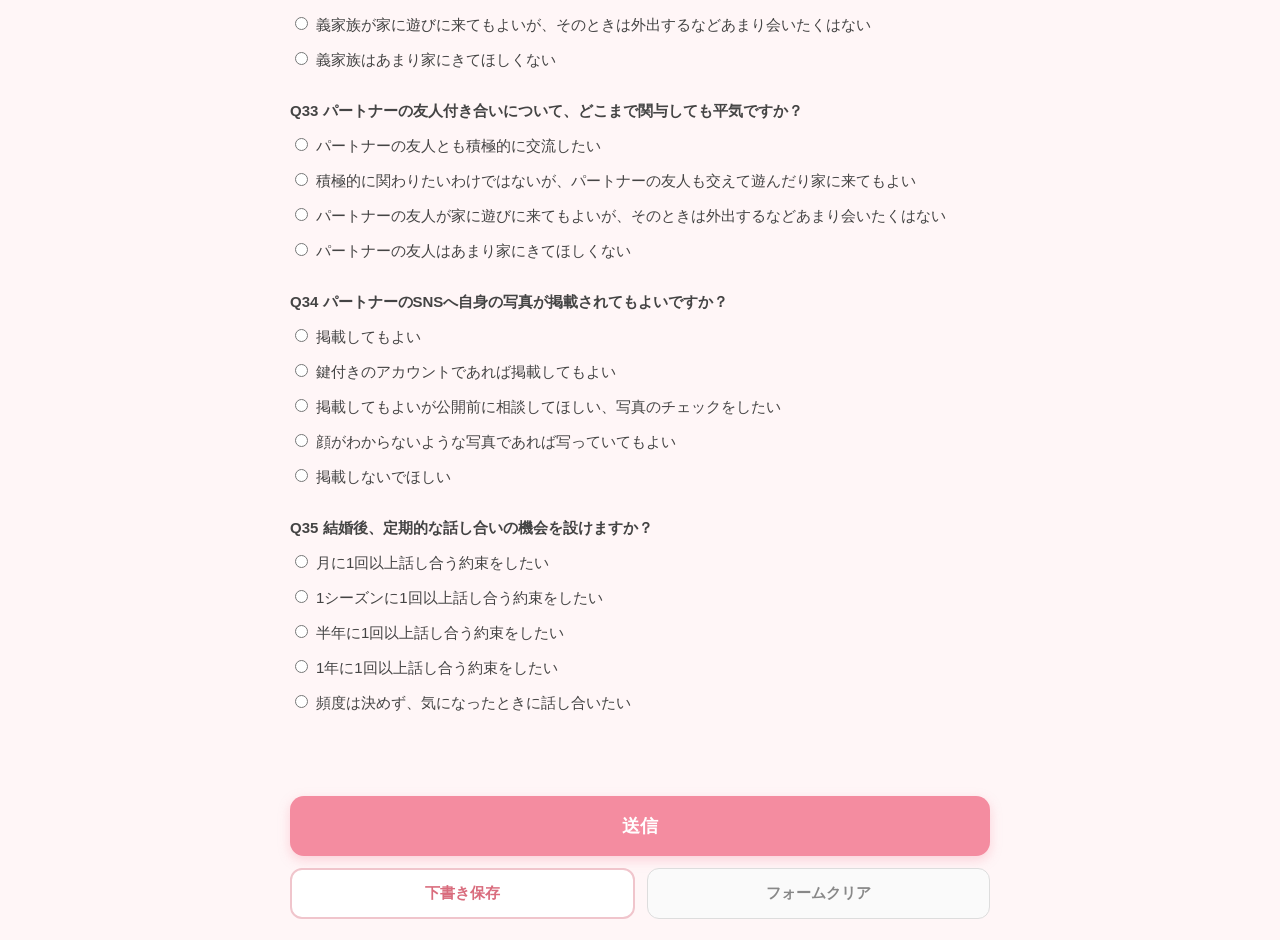
==== commit 4f960206: "Update index.html" ====
--- a/index.html
+++ b/index.html
@@ -178,44 +178,34 @@
 <textarea id="q31" class="detail-textarea"></textarea>
 
 <!-- Q32 -->
-<label>Q32 パートナーの友人付き合いについて、どこまで関与しても平気ですか？</label>
-<label><input type="radio" name="q32" value="a32-1">パートナーの友人</label>
-<label><input type="radio" name="q32" value="a32-2">1シーズンに1回以上話し合う約束をしたい</label>
-<label><input type="radio" name="q32" value="a32-3">半年に1回以上話し合う約束をしたい</label>
-<label><input type="radio" name="q32" value="a32-4">1年に1回以上話し合う約束をしたい</label>
-<label><input type="radio" name="q32" value="a32-5">頻度は決めず、気になったときに話し合いたい</label>
+<label>Q32 義家族付き合いについて、どこまで関与しても平気ですか？</label>
+<label><input type="radio" name="q32" value="a32-1">義家族とも積極的に交流したい</label>
+<label><input type="radio" name="q32" value="a32-2">積極的に関わりたいわけではないが、義家族も交えて遊んだり家に来てもよい</label>
+<label><input type="radio" name="q32" value="a32-3">義家族が家に遊びに来てもよいが、そのときは外出するなどあまり会いたくはない</label>
+<label><input type="radio" name="q32" value="a32-4">義家族はあまり家にきてほしくない</label>
 
 <!-- Q33 -->
 <label>Q33 パートナーの友人付き合いについて、どこまで関与しても平気ですか？</label>
-<label><input type="radio" name="q33" value="a33-1">パートナーの友人</label>
-<label><input type="radio" name="q33" value="a33-2">1シーズンに1回以上話し合う約束をしたい</label>
-<label><input type="radio" name="q33" value="a33-3">半年に1回以上話し合う約束をしたい</label>
-<label><input type="radio" name="q33" value="a33-4">1年に1回以上話し合う約束をしたい</label>
-<label><input type="radio" name="q33" value="a33-5">頻度は決めず、気になったときに話し合いたい</label>
+<label><input type="radio" name="q33" value="a33-1">パートナーの友人とも積極的に交流したい</label>
+<label><input type="radio" name="q33" value="a33-2">積極的に関わりたいわけではないが、パートナーの友人も交えて遊んだり家に来てもよい</label>
+<label><input type="radio" name="q33" value="a33-3">パートナーの友人が家に遊びに来てもよいが、そのときは外出するなどあまり会いたくはない</label>
+<label><input type="radio" name="q33" value="a33-4">パートナーの友人はあまり家にきてほしくない</label>
 
 <!-- Q34 -->
-<label>Q34 パートナーの友人付き合いについて、どこまで関与しても平気ですか？</label>
-<label><input type="radio" name="q34" value="a34-1">パートナーの友人</label>
-<label><input type="radio" name="q34" value="a34-2">1シーズンに1回以上話し合う約束をしたい</label>
-<label><input type="radio" name="q34" value="a34-3">半年に1回以上話し合う約束をしたい</label>
-<label><input type="radio" name="q34" value="a34-4">1年に1回以上話し合う約束をしたい</label>
-<label><input type="radio" name="q34" value="a34-5">頻度は決めず、気になったときに話し合いたい</label>
+<label>Q34 パートナーのSNSへ自身の写真が掲載されてもよいですか？</label>
+<label><input type="radio" name="q34" value="a34-1">掲載してもよい</label>
+<label><input type="radio" name="q34" value="a34-2">鍵付きのアカウントであれば掲載してもよい</label>
+<label><input type="radio" name="q34" value="a34-3">掲載してもよいが公開前に相談してほしい、写真のチェックをしたい</label>
+<label><input type="radio" name="q34" value="a34-4">顔がわからないような写真であれば写っていてもよい</label>
+<label><input type="radio" name="q34" value="a34-5">掲載しないでほしい</label>
 
 <!-- Q35 -->
-<label>Q35 パートナーのSNSへ自身の写真が掲載されてもよいですか？</label>
-<label><input type="radio" name="q35" value="a35-1">掲載してもよい</label>
-<label><input type="radio" name="q35" value="a35-2">鍵付きのアカウントであれば掲載してもよい</label>
-<label><input type="radio" name="q35" value="a35-3">掲載してもよいが公開前に相談してほしい、写真のチェックをしたい</label>
-<label><input type="radio" name="q35" value="a35-4">顔がわからないような写真であれば写っていてもよい</label>
-<label><input type="radio" name="q35" value="a35-5">掲載しないでほしい</label>
-
-<!-- Q36 -->
-<label>Q36 結婚後、定期的な話し合いの機会を設けますか？</label>
-<label><input type="radio" name="q36" value="a36-1">月に1回以上話し合う約束をしたい</label>
-<label><input type="radio" name="q36" value="a36-2">1シーズンに1回以上話し合う約束をしたい</label>
-<label><input type="radio" name="q36" value="a36-3">半年に1回以上話し合う約束をしたい</label>
-<label><input type="radio" name="q36" value="a36-4">1年に1回以上話し合う約束をしたい</label>
-<label><input type="radio" name="q36" value="a36-5">頻度は決めず、気になったときに話し合いたい</label>
+<label>Q35 結婚後、定期的な話し合いの機会を設けますか？</label>
+<label><input type="radio" name="q35" value="a35-1">月に1回以上話し合う約束をしたい</label>
+<label><input type="radio" name="q35" value="a35-2">1シーズンに1回以上話し合う約束をしたい</label>
+<label><input type="radio" name="q35" value="a35-3">半年に1回以上話し合う約束をしたい</label>
+<label><input type="radio" name="q35" value="a35-4">1年に1回以上話し合う約束をしたい</label>
+<label><input type="radio" name="q35" value="a35-5">頻度は決めず、気になったときに話し合いたい</label>
 
 <div class="button-group">
   <button id="submitBtn" type="button">送信</button>
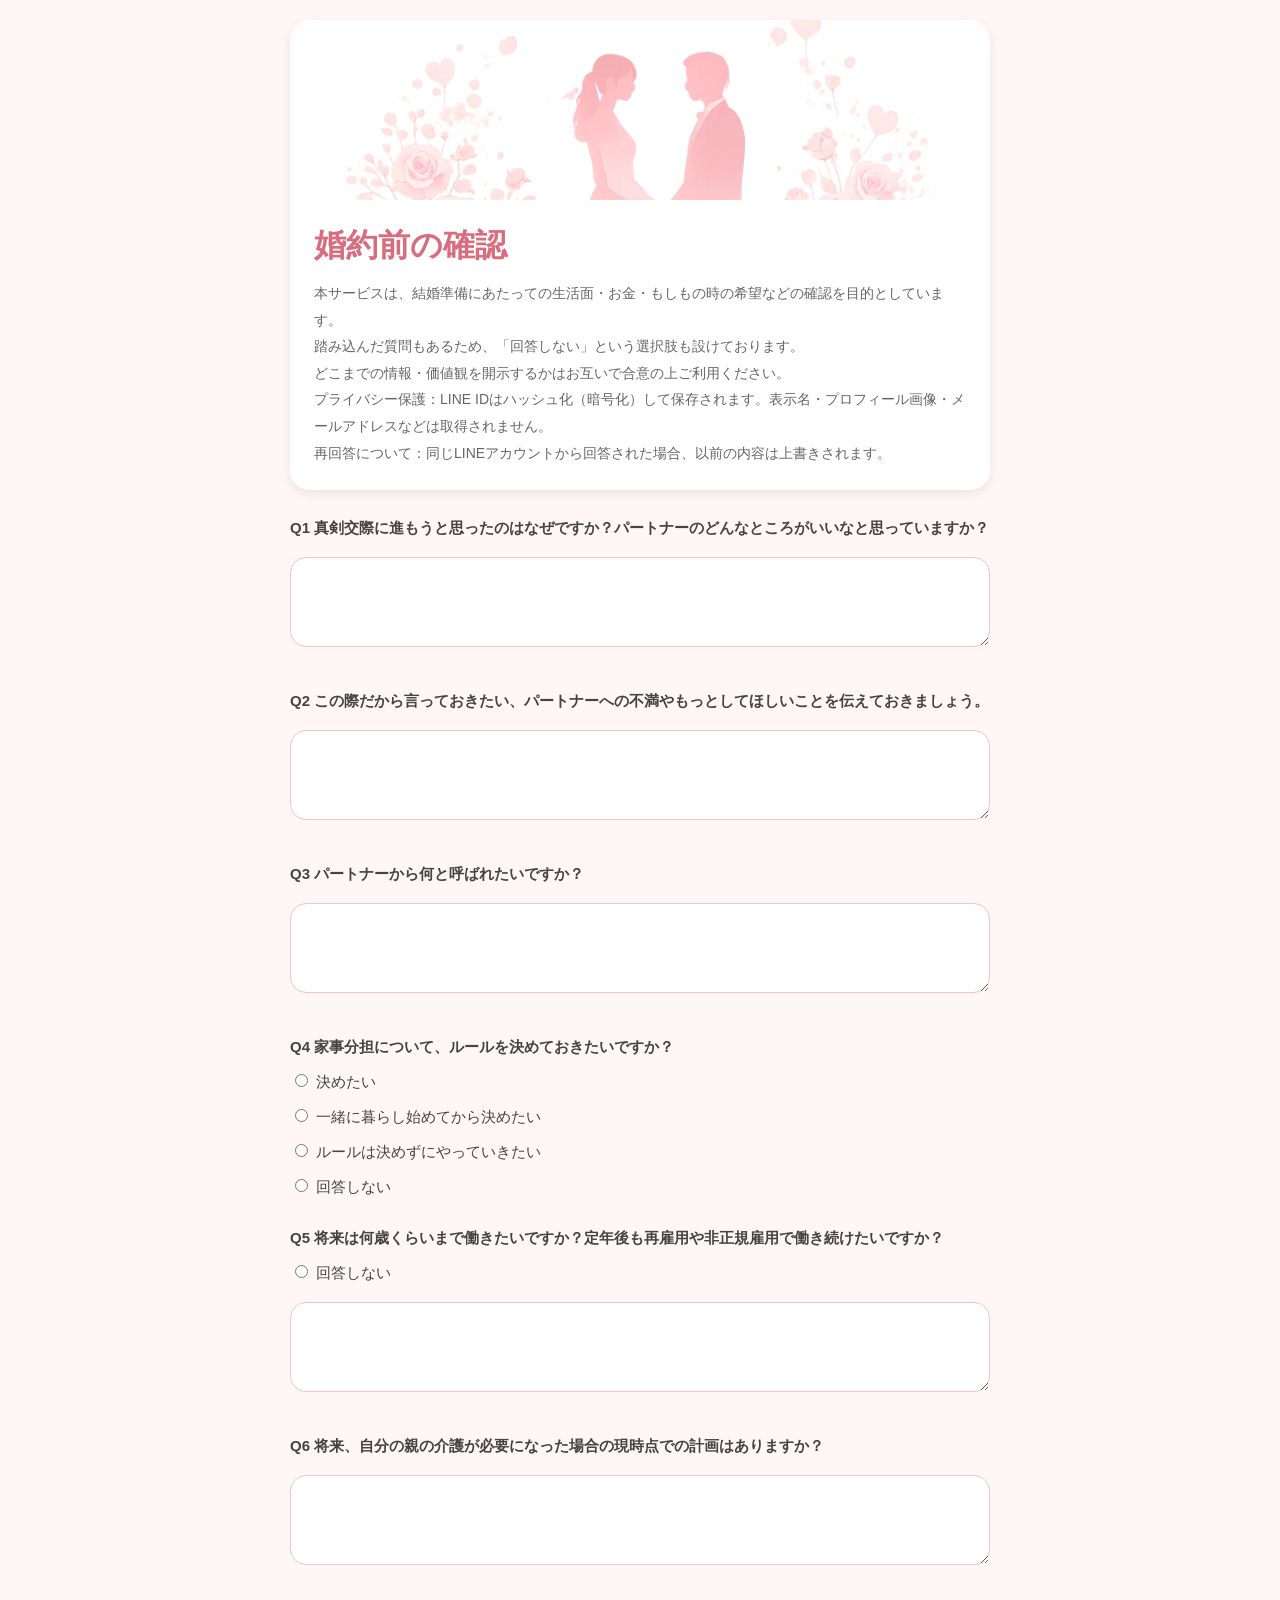
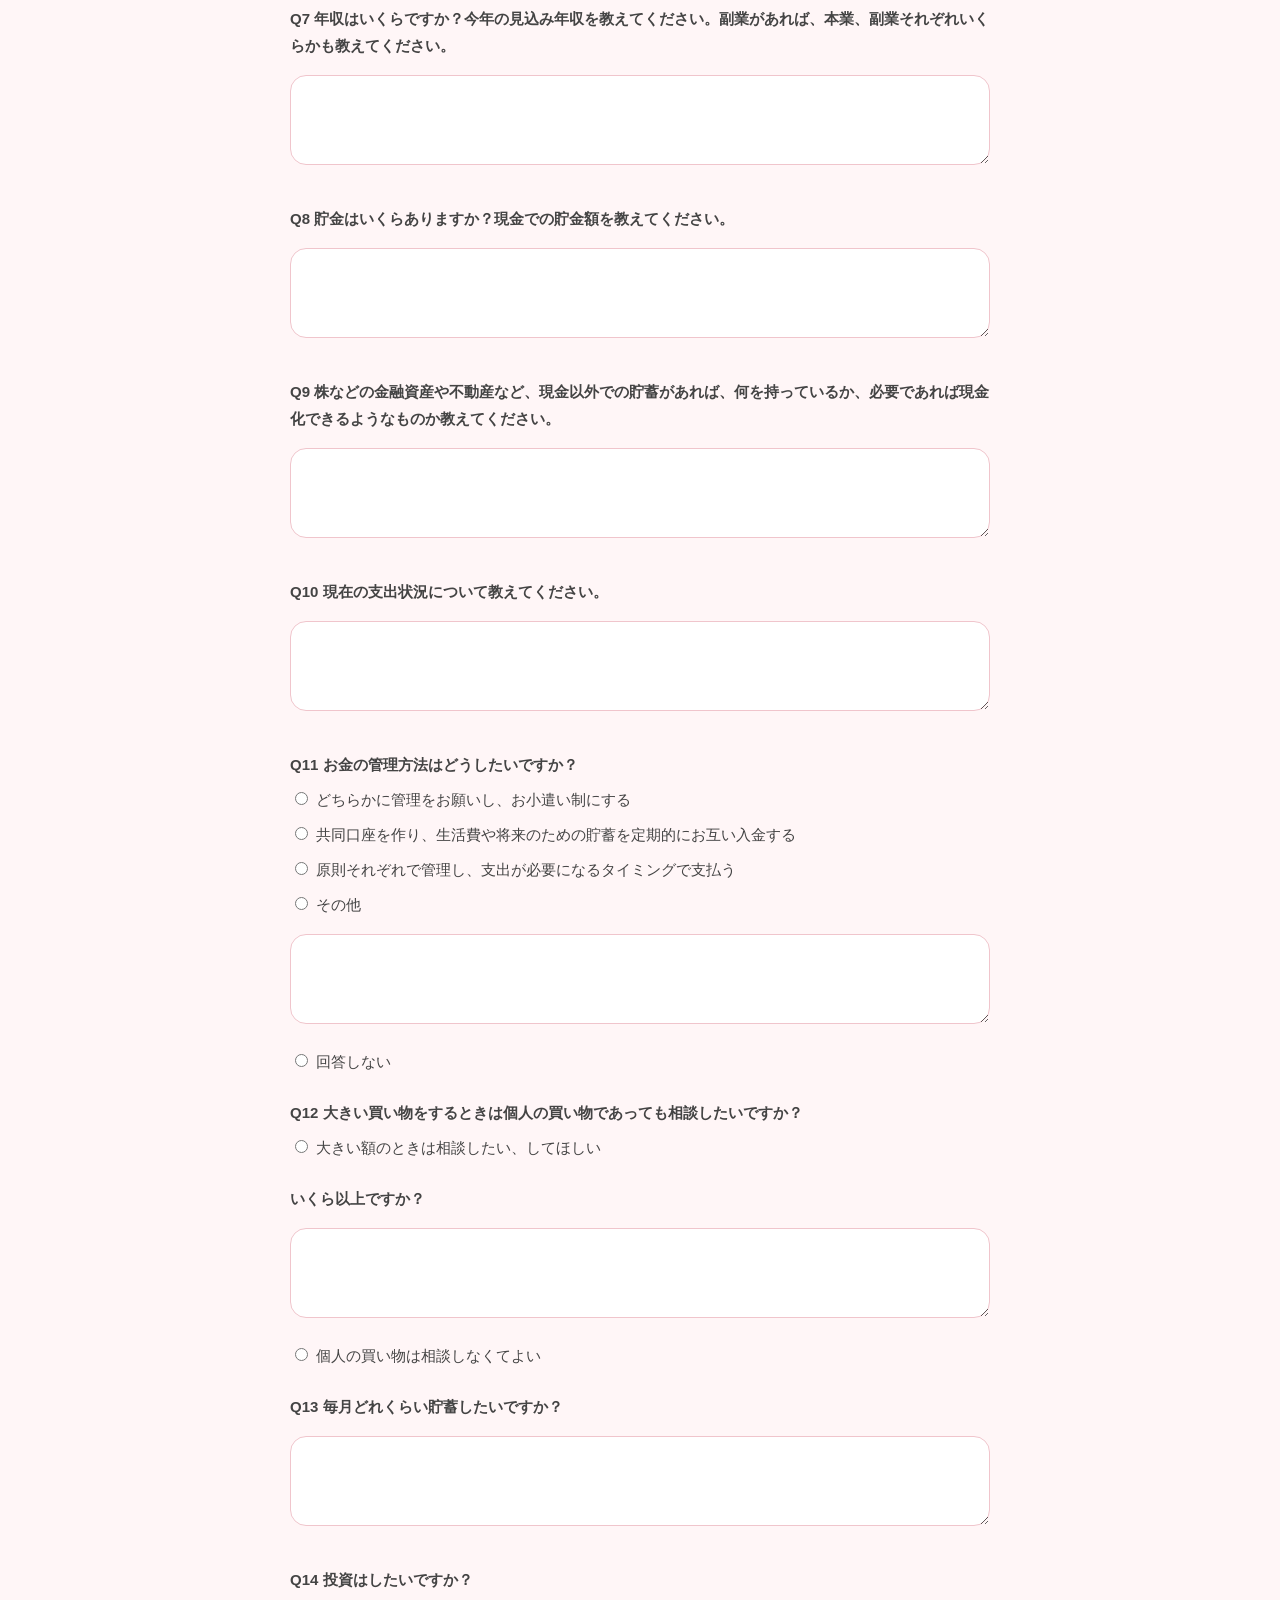
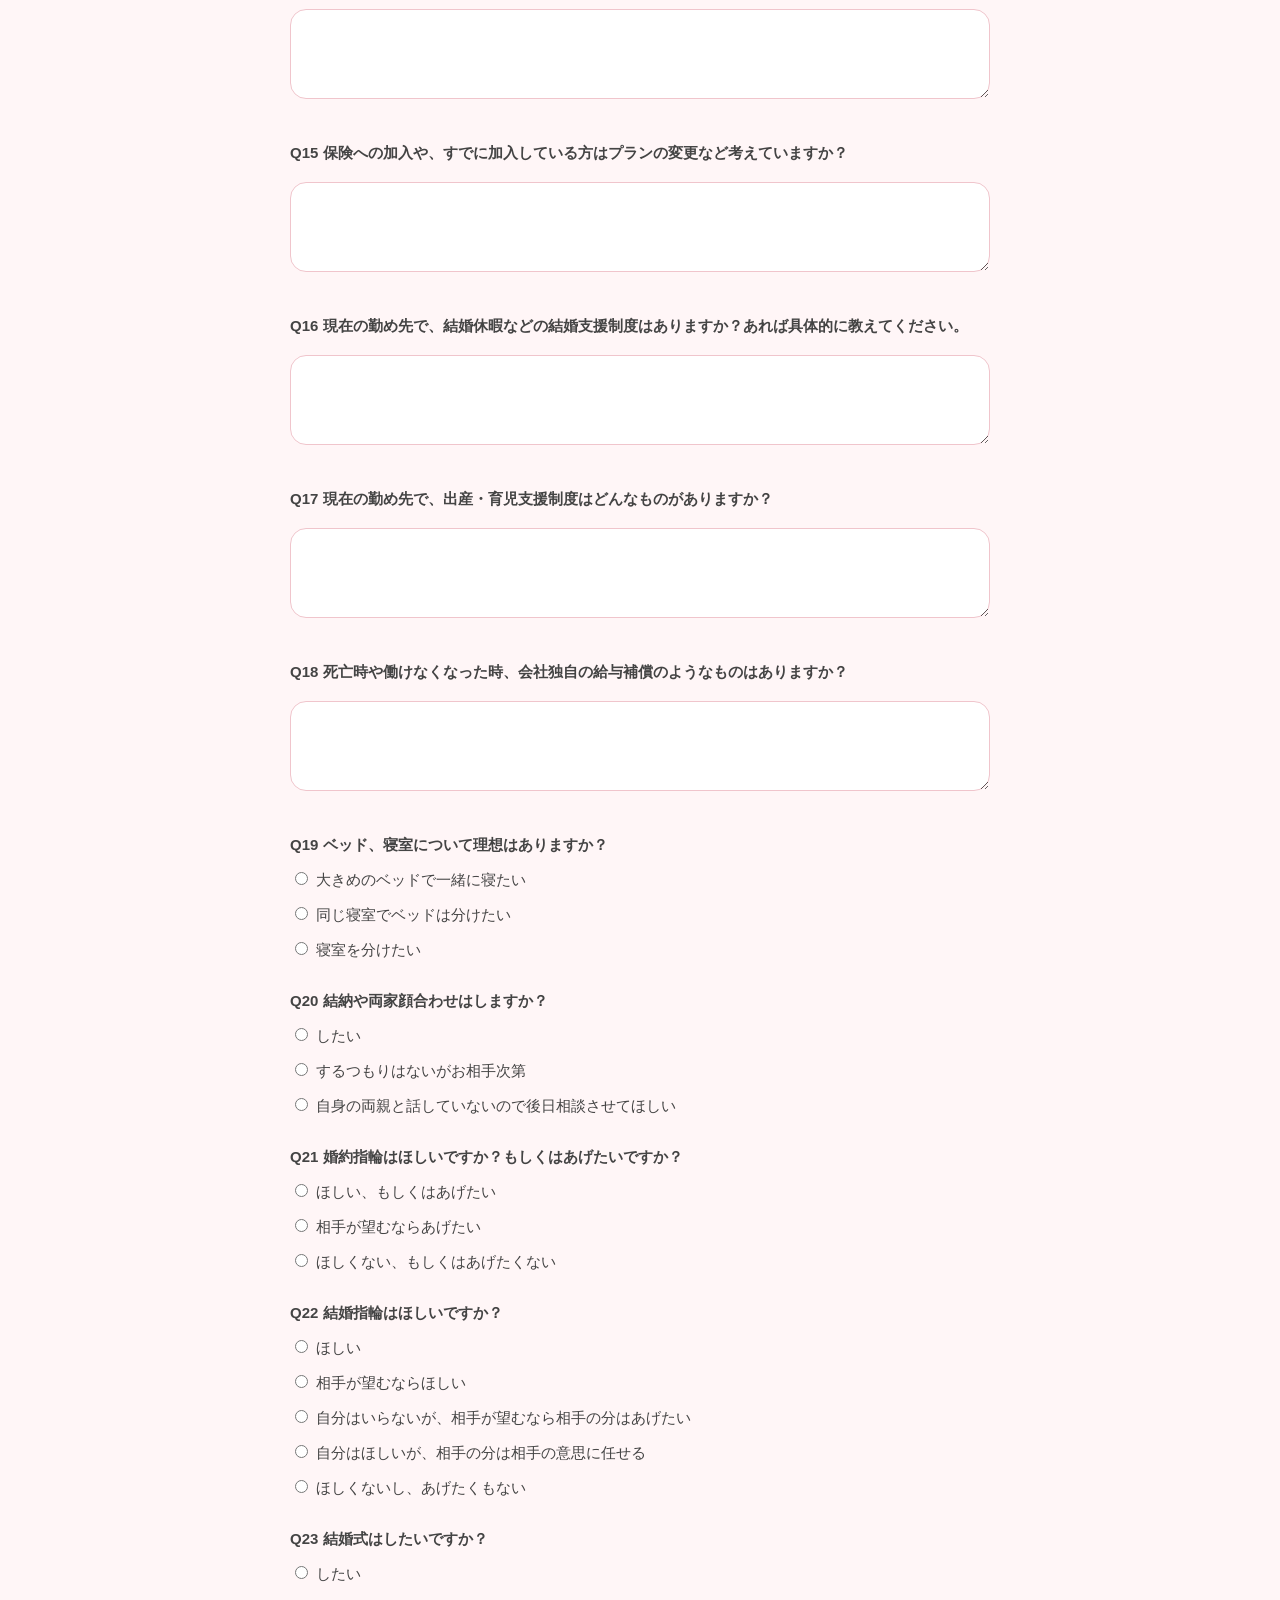
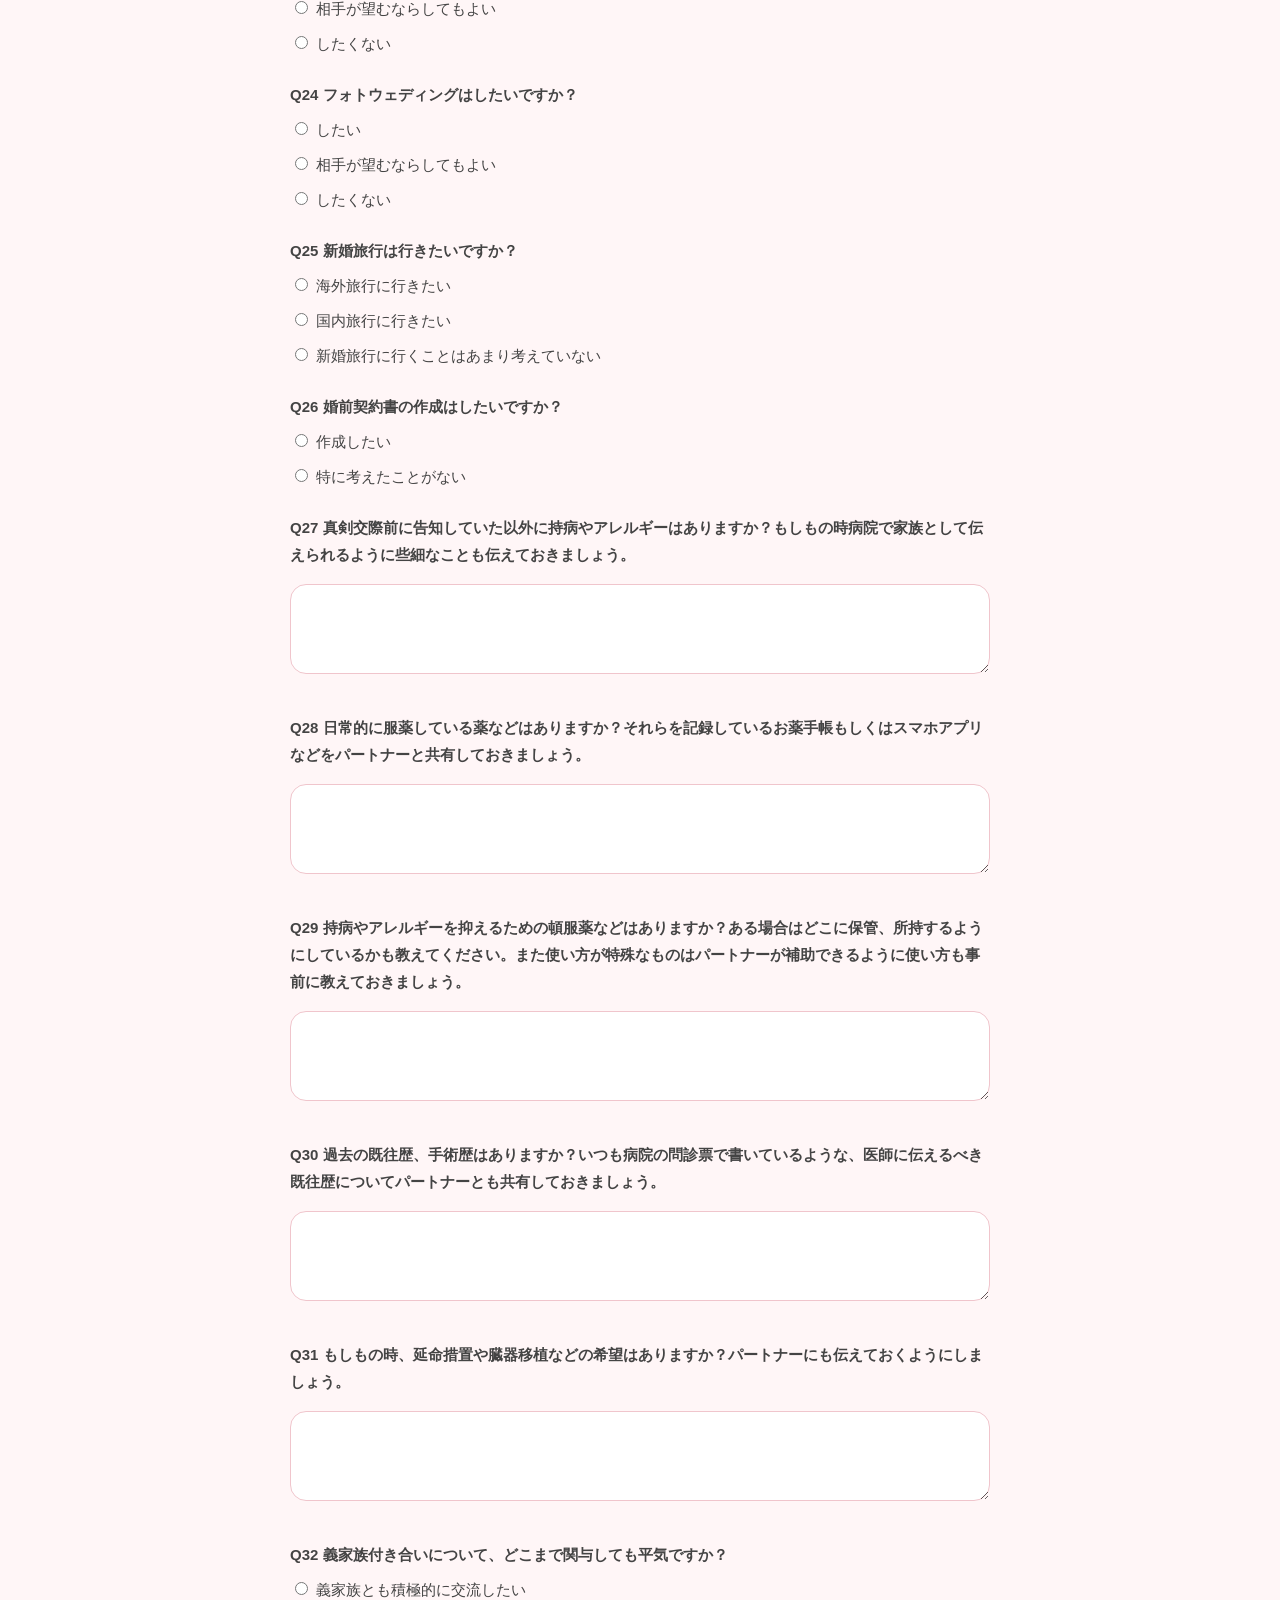
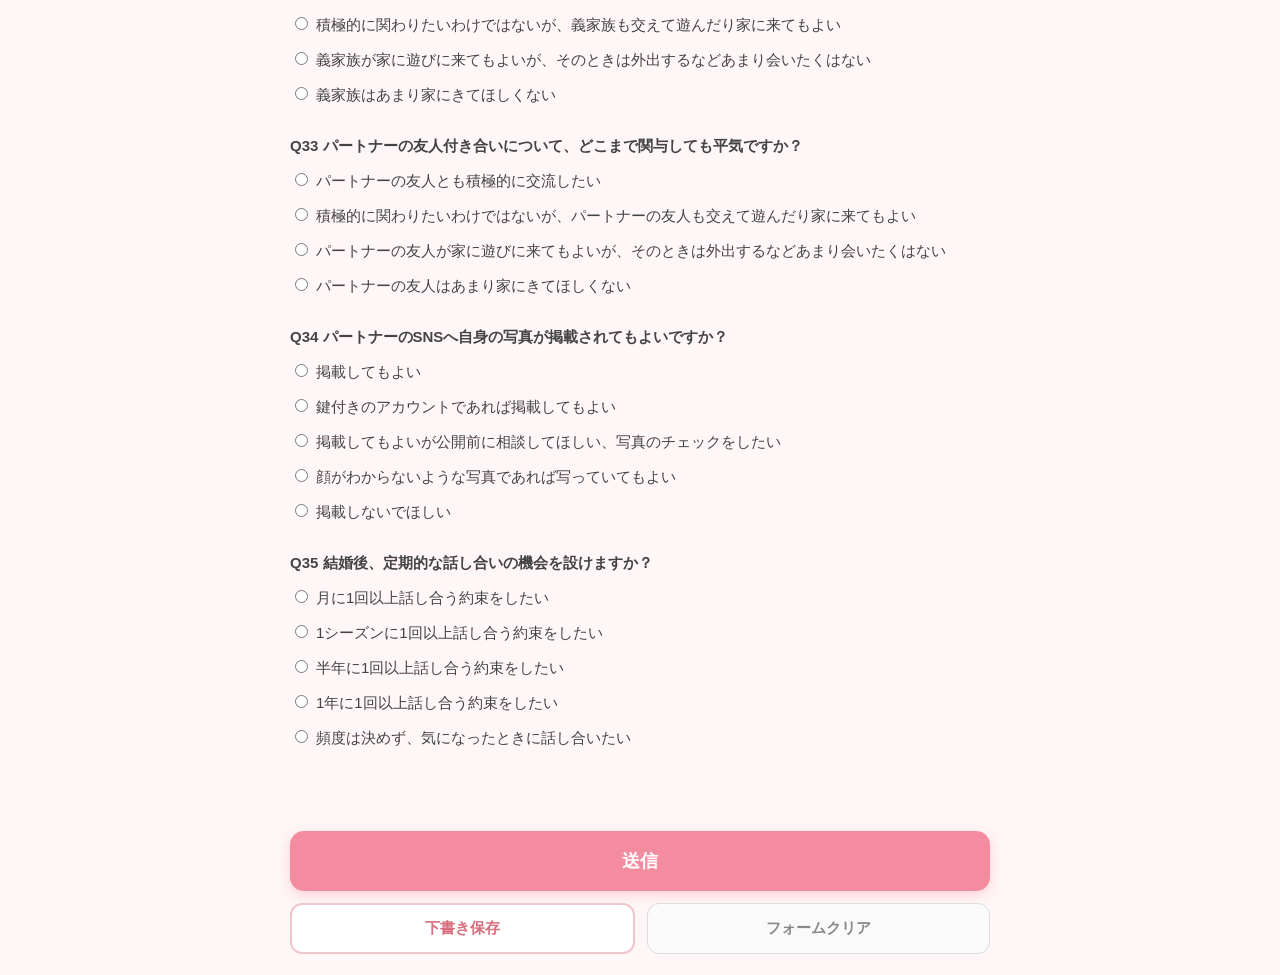
==== commit 90d32c31: "Update index.html" ====
--- a/index.html
+++ b/index.html
@@ -46,6 +46,7 @@
 
 <!-- Q5 -->
 <label>Q5 将来は何歳くらいまで働きたいですか？定年後も再雇用や非正規雇用で働き続けたいですか？</label>
+<label><input type="radio" name="q5" value="a5-no">回答しない</label>
 <textarea id="q5" class="detail-textarea"></textarea>
 
 <!-- Q6 -->
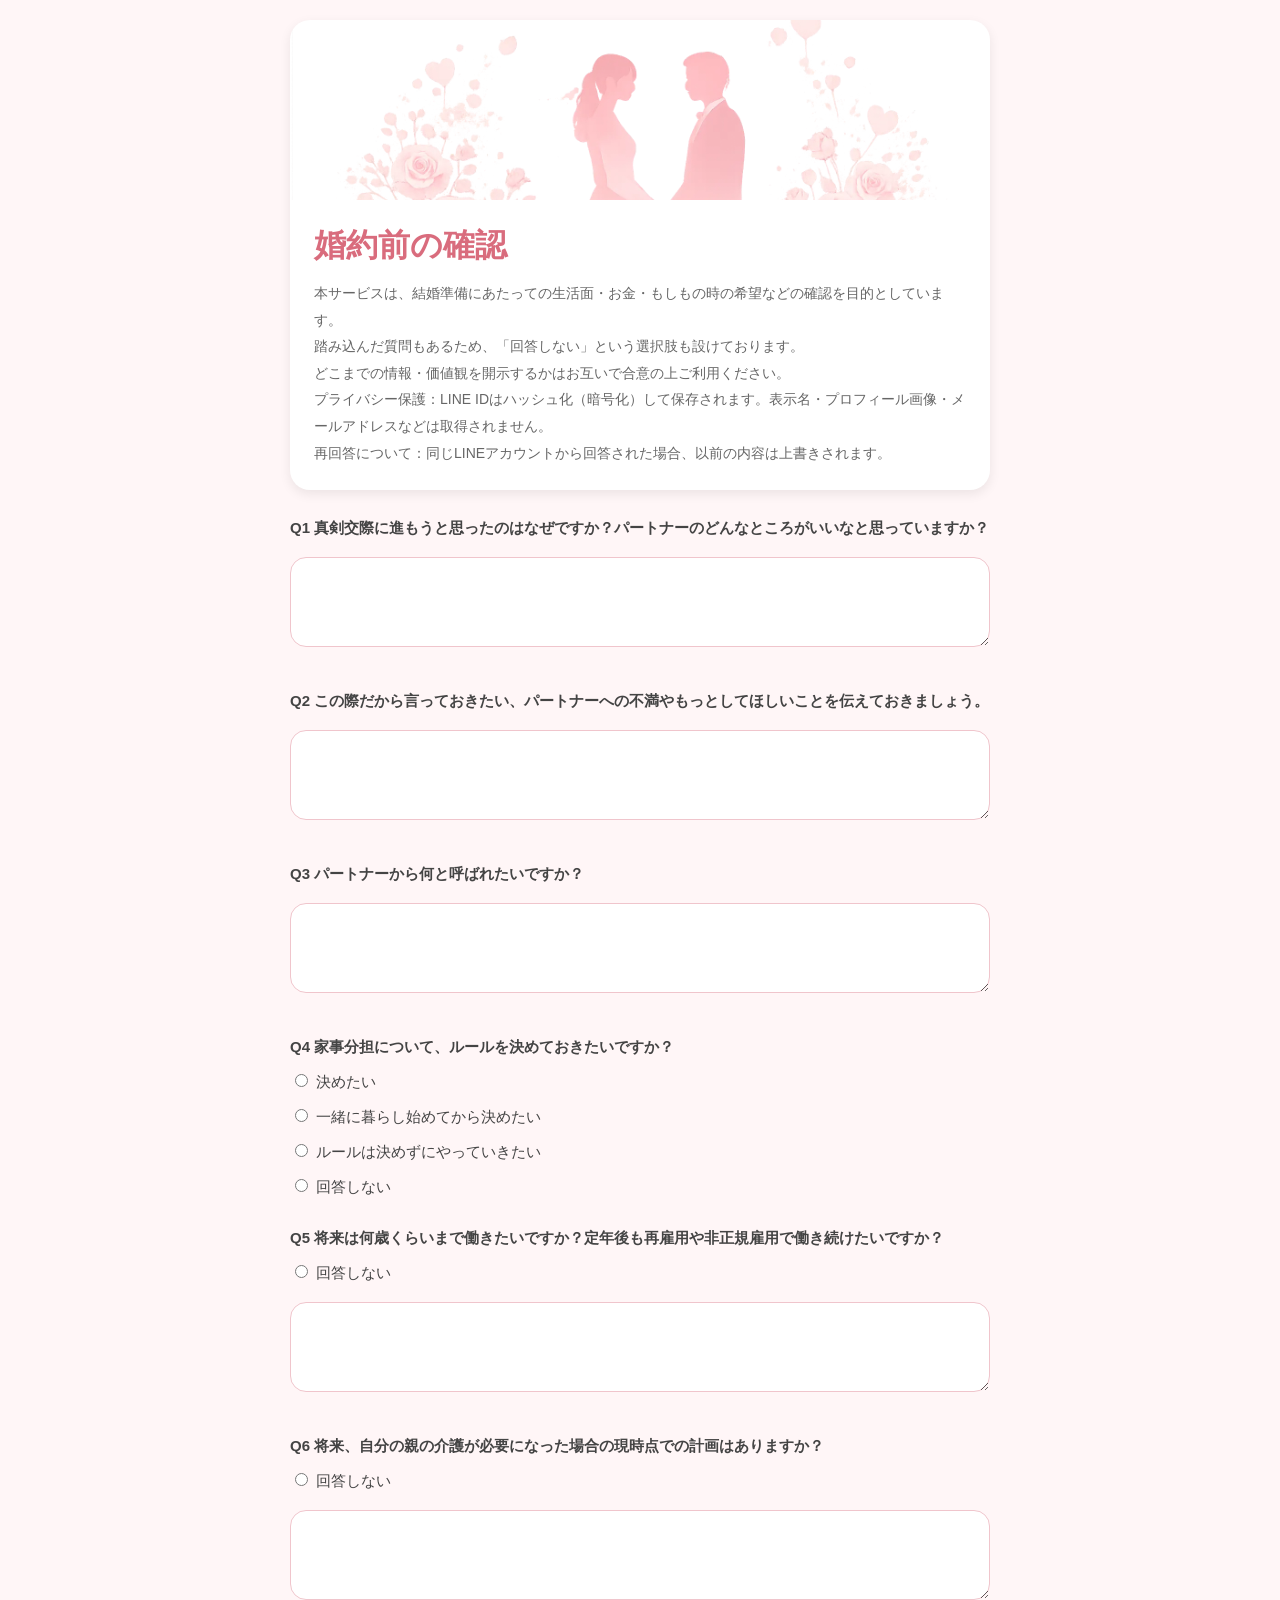
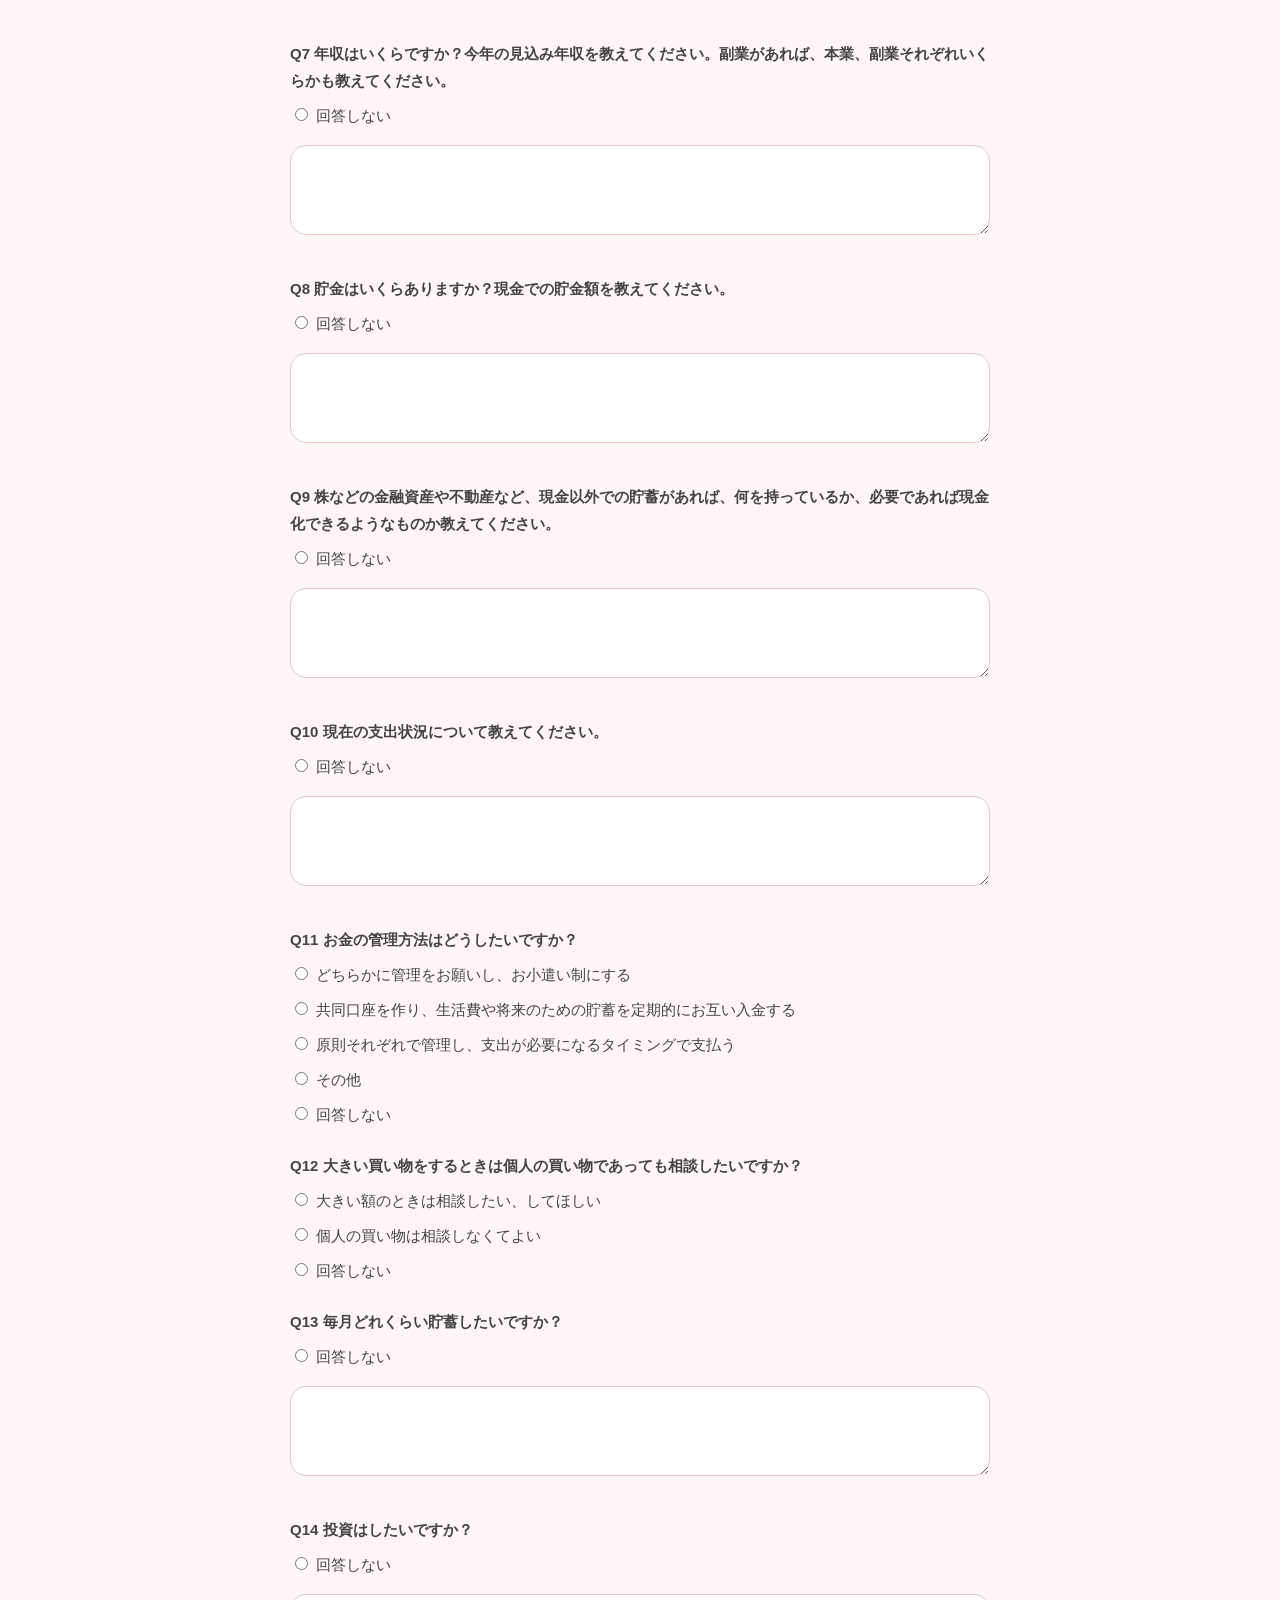
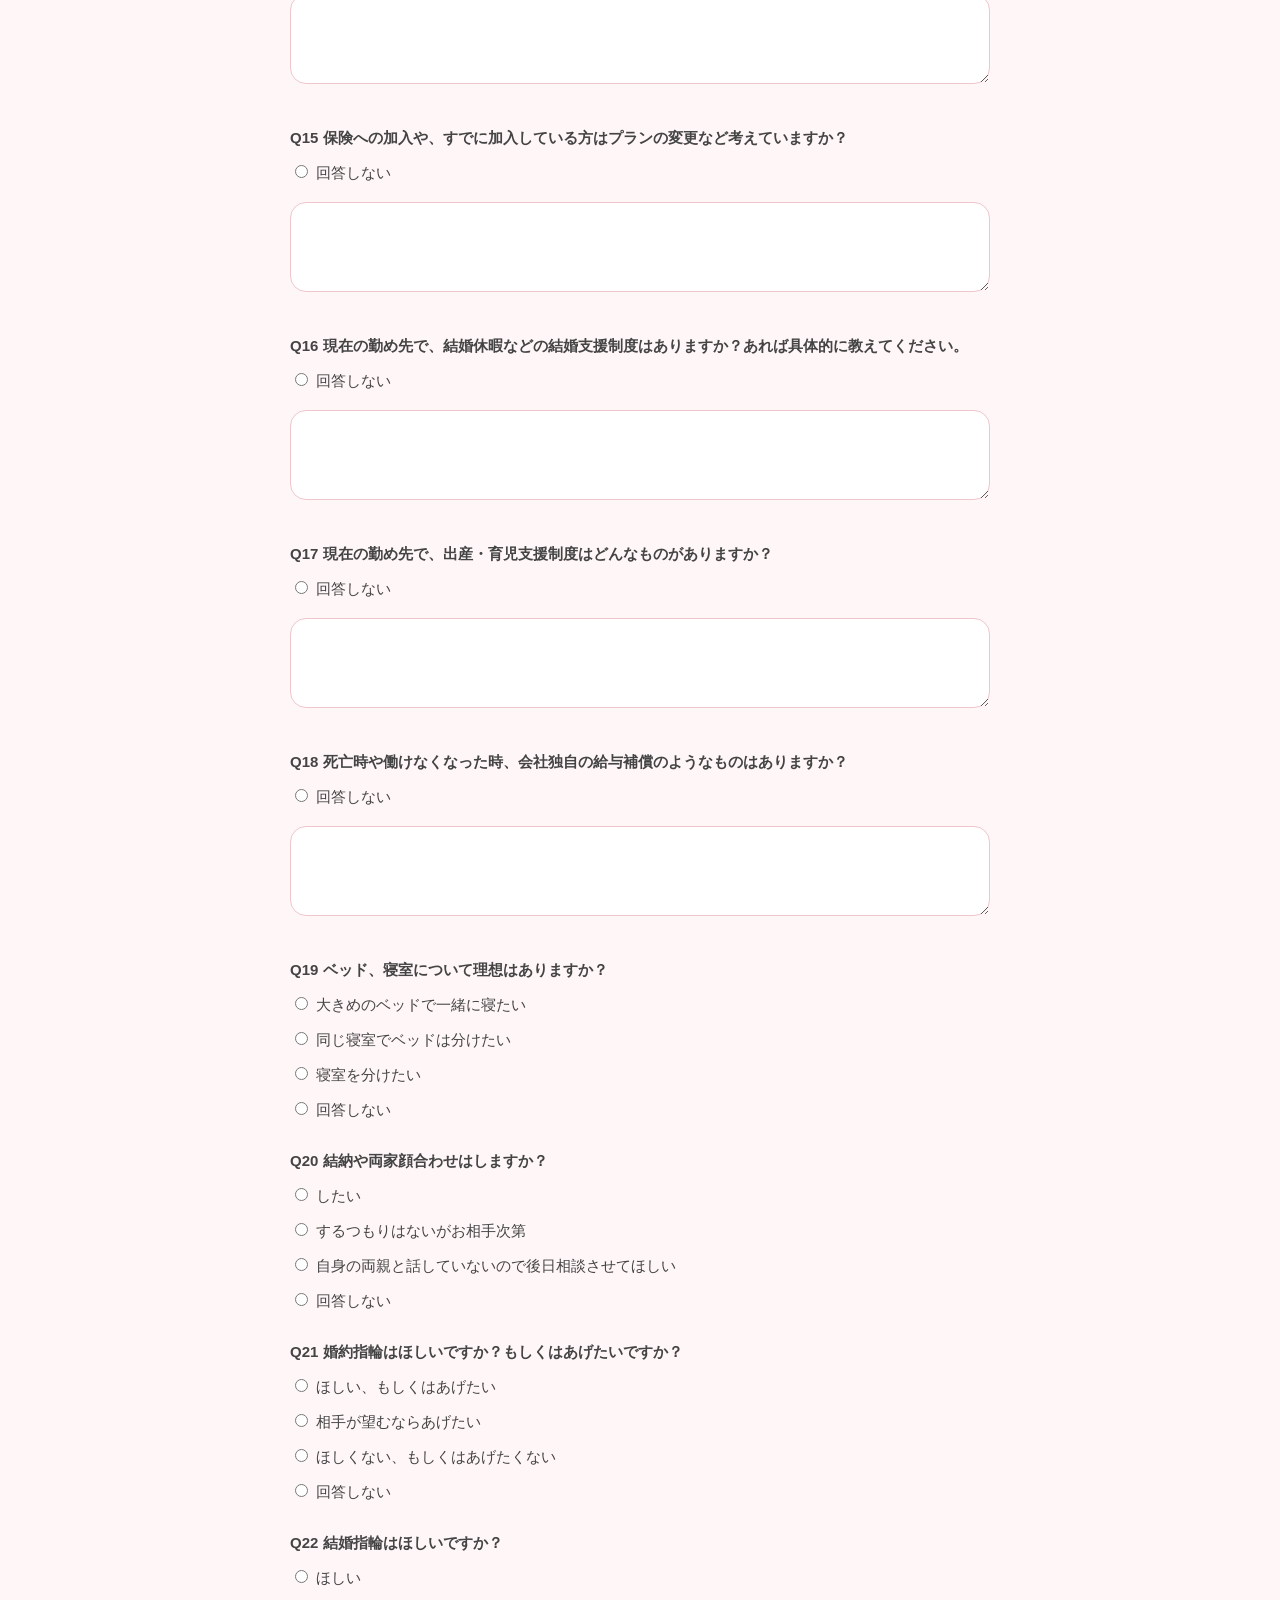
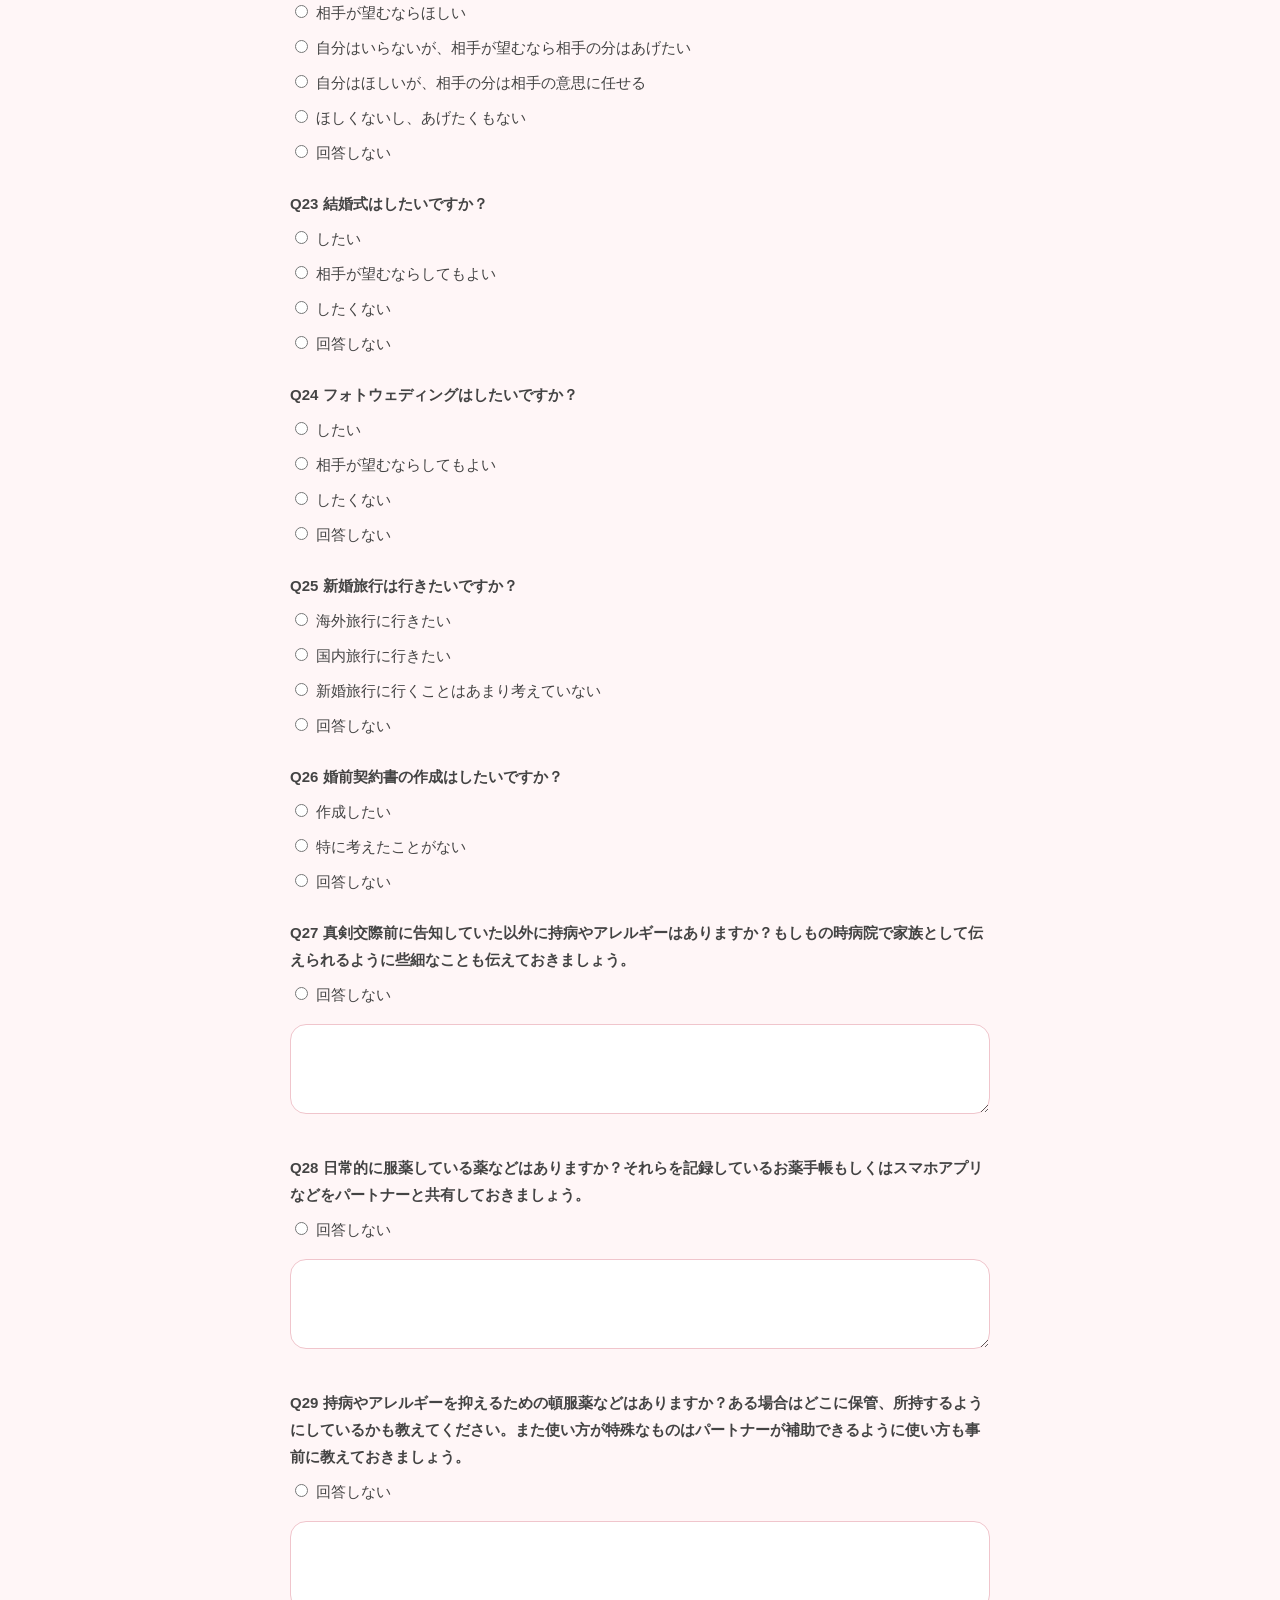
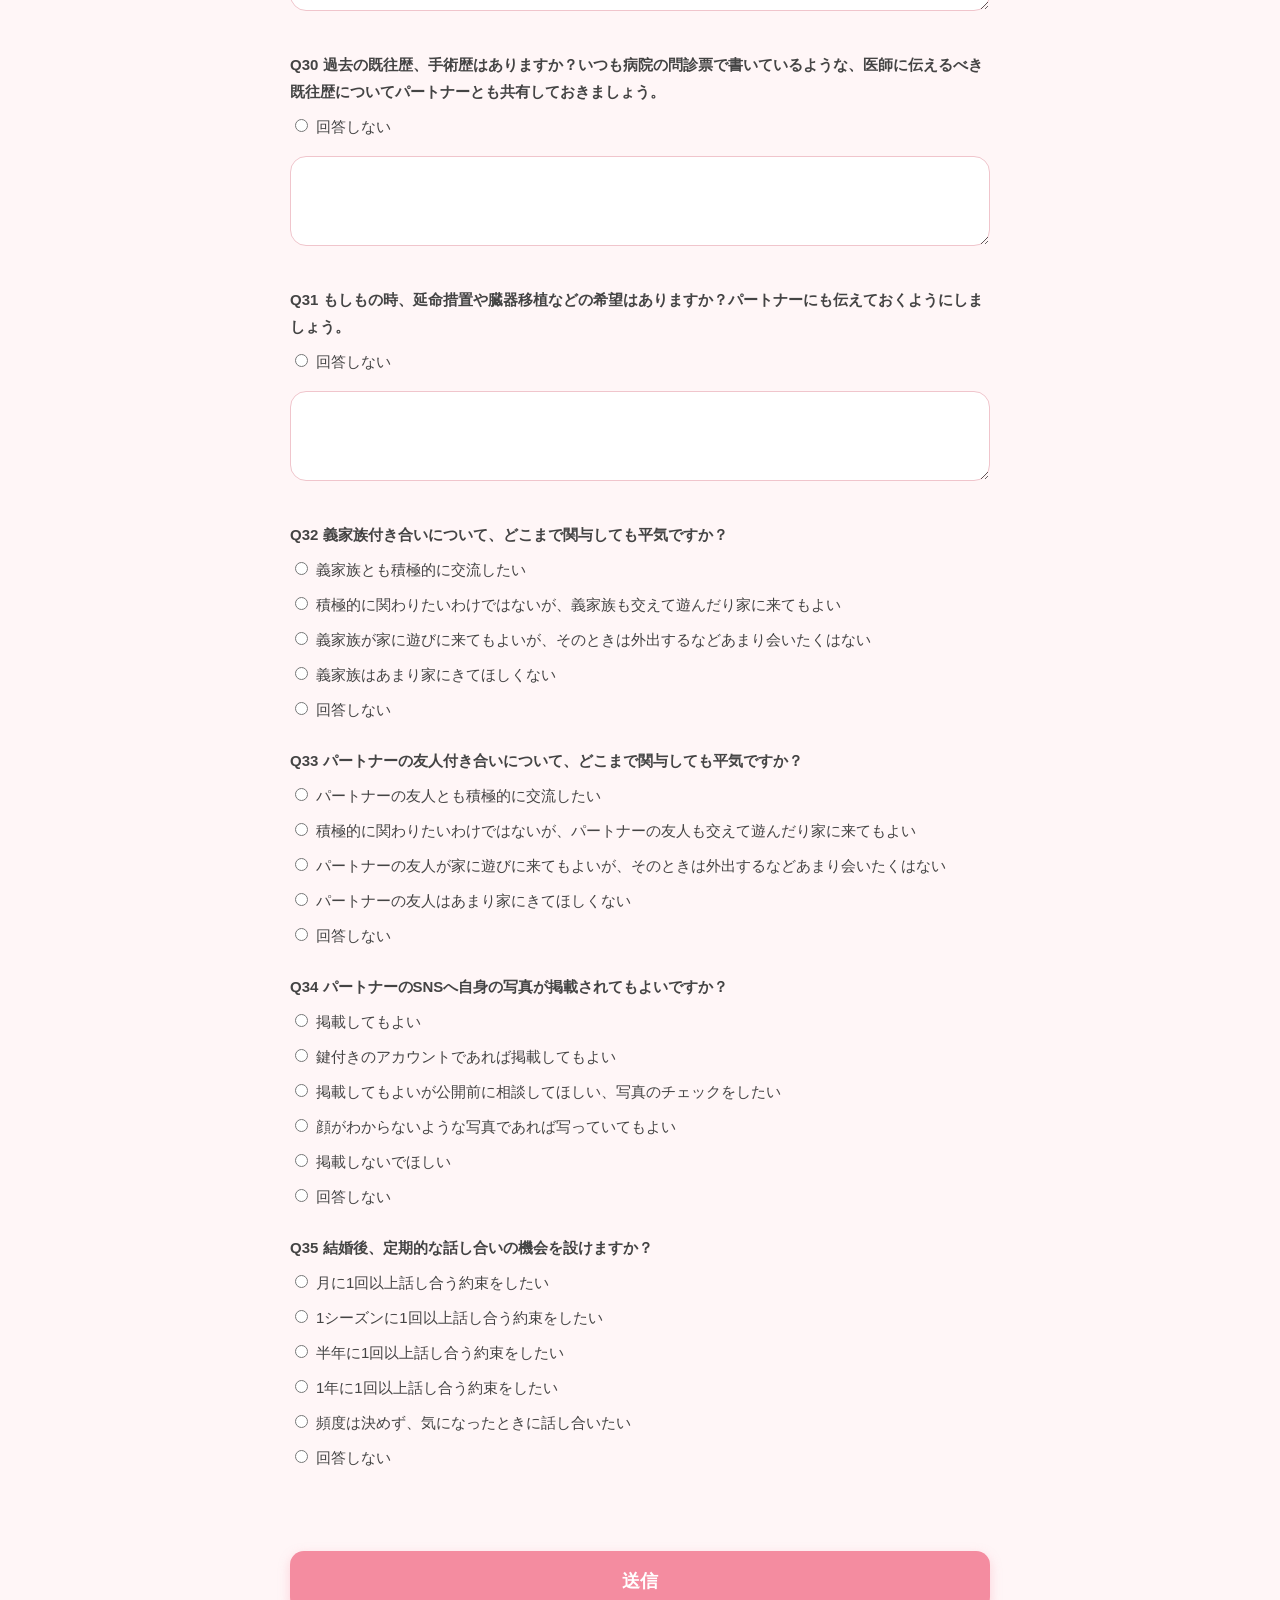
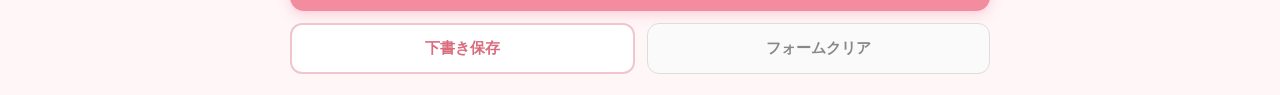
==== commit b2e6d114: "Add files via upload" ====
--- a/index.html
+++ b/index.html
@@ -46,27 +46,32 @@
 
 <!-- Q5 -->
 <label>Q5 将来は何歳くらいまで働きたいですか？定年後も再雇用や非正規雇用で働き続けたいですか？</label>
-<label><input type="radio" name="q5" value="a5-no">回答しない</label>
+<label><input type="radio" name="q5" value="a5_no">回答しない</label>
 <textarea id="q5" class="detail-textarea"></textarea>
 
 <!-- Q6 -->
 <label>Q6 将来、自分の親の介護が必要になった場合の現時点での計画はありますか？</label>
+<label><input type="radio" name="q6" value="a6_no">回答しない</label>
 <textarea id="q6" class="detail-textarea"></textarea>
 
 <!-- Q7 -->
 <label>Q7 年収はいくらですか？今年の見込み年収を教えてください。副業があれば、本業、副業それぞれいくらかも教えてください。</label>
+<label><input type="radio" name="q7" value="a7_no">回答しない</label>
 <textarea id="q7" class="detail-textarea"></textarea>
 
 <!-- Q8 -->
 <label>Q8 貯金はいくらありますか？現金での貯金額を教えてください。</label>
+<label><input type="radio" name="q8" value="a8_no">回答しない</label>
 <textarea id="q8" class="detail-textarea"></textarea>
 
 <!-- Q9 -->
 <label>Q9 株などの金融資産や不動産など、現金以外での貯蓄があれば、何を持っているか、必要であれば現金化できるようなものか教えてください。</label>
+<label><input type="radio" name="q9" value="a9_no">回答しない</label>
 <textarea id="q9" class="detail-textarea"></textarea>
 
 <!-- Q10 -->
 <label>Q10 現在の支出状況について教えてください。</label>
+<label><input type="radio" name="q10" value="a10_no">回答しない</label>
 <textarea id="q10" class="detail-textarea"></textarea>
 
 <!-- Q11 -->
@@ -75,38 +80,45 @@
 <label><input type="radio" name="q11" value="a11-2">共同口座を作り、生活費や将来のための貯蓄を定期的にお互い入金する</label>
 <label><input type="radio" name="q11" value="a11-3">原則それぞれで管理し、支出が必要になるタイミングで支払う</label>
 <label><input type="radio" name="q11" value="a11-4">その他</label>
-<textarea id="q11Detail" class="detail-textarea"></textarea>
-<label><input type="radio" name="q11" value="a11-5">回答しない</label>
+<textarea id="q11Detail" class="detail-textarea" style="display:none"></textarea>
+<label><input type="radio" name="q11" value="a11_no">回答しない</label>
 
 <!-- Q12 -->
 <label>Q12 大きい買い物をするときは個人の買い物であっても相談したいですか？</label>
 
 <label><input type="radio" name="q12" value="a12-1">大きい額のときは相談したい、してほしい</label>
-<label>いくら以上ですか？</label><textarea id="q12Detail" class="detail-textarea"></textarea>
+<label id="q12DetailLabel" style="display:none">いくら以上ですか？</label><textarea id="q12Detail" class="detail-textarea" style="display:none"></textarea>
 <label><input type="radio" name="q12" value="a12-2">個人の買い物は相談しなくてよい</label>
+<label><input type="radio" name="q12" value="a12_no">回答しない</label>
 
 <!-- Q13 -->
 <label>Q13 毎月どれくらい貯蓄したいですか？</label>
+<label><input type="radio" name="q13" value="a13_no">回答しない</label>
 <textarea id="q13" class="detail-textarea"></textarea>
 
 <!-- Q14 -->
 <label>Q14 投資はしたいですか？</label>
+<label><input type="radio" name="q14" value="a14_no">回答しない</label>
 <textarea id="q14" class="detail-textarea"></textarea>
 
 <!-- Q15 -->
 <label>Q15 保険への加入や、すでに加入している方はプランの変更など考えていますか？</label>
+<label><input type="radio" name="q15" value="a15_no">回答しない</label>
 <textarea id="q15" class="detail-textarea"></textarea>
 
 <!-- Q16 -->
 <label>Q16 現在の勤め先で、結婚休暇などの結婚支援制度はありますか？あれば具体的に教えてください。</label>
+<label><input type="radio" name="q16" value="a16_no">回答しない</label>
 <textarea id="q16" class="detail-textarea"></textarea>
 
 <!-- Q17 -->
 <label>Q17 現在の勤め先で、出産・育児支援制度はどんなものがありますか？</label>
+<label><input type="radio" name="q17" value="a17_no">回答しない</label>
 <textarea id="q17" class="detail-textarea"></textarea>
 
 <!-- Q18 -->
 <label>Q18 死亡時や働けなくなった時、会社独自の給与補償のようなものはありますか？</label>
+<label><input type="radio" name="q18" value="a18_no">回答しない</label>
 <textarea id="q18" class="detail-textarea"></textarea>
 
 <!-- Q19 -->
@@ -114,18 +126,21 @@
 <label><input type="radio" name="q19" value="a19-1">大きめのベッドで一緒に寝たい</label>
 <label><input type="radio" name="q19" value="a19-2">同じ寝室でベッドは分けたい</label>
 <label><input type="radio" name="q19" value="a19-3">寝室を分けたい</label>
+<label><input type="radio" name="q19" value="a19_no">回答しない</label>
 
 <!-- Q20 -->
 <label>Q20 結納や両家顔合わせはしますか？</label>
 <label><input type="radio" name="q20" value="a20-1">したい</label>
 <label><input type="radio" name="q20" value="a20-2">するつもりはないがお相手次第</label>
 <label><input type="radio" name="q20" value="a20-3">自身の両親と話していないので後日相談させてほしい</label>
+<label><input type="radio" name="q20" value="a20_no">回答しない</label>
 
 <!-- Q21 -->
 <label>Q21 婚約指輪はほしいですか？もしくはあげたいですか？</label>
 <label><input type="radio" name="q21" value="a21-1">ほしい、もしくはあげたい</label>
 <label><input type="radio" name="q21" value="a21-2">相手が望むならあげたい</label>
 <label><input type="radio" name="q21" value="a21-3">ほしくない、もしくはあげたくない</label>
+<label><input type="radio" name="q21" value="a21_no">回答しない</label>
 
 <!-- Q22 -->
 <label>Q22 結婚指輪はほしいですか？</label>
@@ -134,48 +149,58 @@
 <label><input type="radio" name="q22" value="a22-3">自分はいらないが、相手が望むなら相手の分はあげたい</label>
 <label><input type="radio" name="q22" value="a22-4">自分はほしいが、相手の分は相手の意思に任せる</label>
 <label><input type="radio" name="q22" value="a22-5">ほしくないし、あげたくもない</label>
+<label><input type="radio" name="q22" value="a22_no">回答しない</label>
 
 <!-- Q23 -->
 <label>Q23 結婚式はしたいですか？</label>
 <label><input type="radio" name="q23" value="a23-1">したい</label>
 <label><input type="radio" name="q23" value="a23-2">相手が望むならしてもよい</label>
 <label><input type="radio" name="q23" value="a23-3">したくない</label>
+<label><input type="radio" name="q23" value="a23_no">回答しない</label>
 
 <!-- Q24 -->
 <label>Q24 フォトウェディングはしたいですか？</label>
 <label><input type="radio" name="q24" value="a24-1">したい</label>
 <label><input type="radio" name="q24" value="a24-2">相手が望むならしてもよい</label>
 <label><input type="radio" name="q24" value="a24-3">したくない</label>
+<label><input type="radio" name="q24" value="a24_no">回答しない</label>
 
 <!-- Q25 -->
 <label>Q25 新婚旅行は行きたいですか？</label>
 <label><input type="radio" name="q25" value="a25-1">海外旅行に行きたい</label>
 <label><input type="radio" name="q25" value="a25-2">国内旅行に行きたい</label>
 <label><input type="radio" name="q25" value="a25-3">新婚旅行に行くことはあまり考えていない</label>
+<label><input type="radio" name="q25" value="a25_no">回答しない</label>
 
 <!-- Q26 -->
 <label>Q26 婚前契約書の作成はしたいですか？</label>
 <label><input type="radio" name="q26" value="a26-1">作成したい</label>
 <label><input type="radio" name="q26" value="a26-2">特に考えたことがない</label>
+<label><input type="radio" name="q26" value="a26_no">回答しない</label>
 
 <!-- Q27 -->
 <label>Q27 真剣交際前に告知していた以外に持病やアレルギーはありますか？もしもの時病院で家族として伝えられるように些細なことも伝えておきましょう。</label>
+<label><input type="radio" name="q27" value="a27_no">回答しない</label>
 <textarea id="q27" class="detail-textarea"></textarea>
 
 <!-- Q28 -->
 <label>Q28 日常的に服薬している薬などはありますか？それらを記録しているお薬手帳もしくはスマホアプリなどをパートナーと共有しておきましょう。</label>
+<label><input type="radio" name="q28" value="a28_no">回答しない</label>
 <textarea id="q28" class="detail-textarea"></textarea>
 
 <!-- Q29 -->
 <label>Q29 持病やアレルギーを抑えるための頓服薬などはありますか？ある場合はどこに保管、所持するようにしているかも教えてください。また使い方が特殊なものはパートナーが補助できるように使い方も事前に教えておきましょう。</label>
+<label><input type="radio" name="q29" value="a29_no">回答しない</label>
 <textarea id="q29" class="detail-textarea"></textarea>
 
 <!-- Q30 -->
 <label>Q30 過去の既往歴、手術歴はありますか？いつも病院の問診票で書いているような、医師に伝えるべき既往歴についてパートナーとも共有しておきましょう。</label>
+<label><input type="radio" name="q30" value="a30_no">回答しない</label>
 <textarea id="q30" class="detail-textarea"></textarea>
 
 <!-- Q31 -->
 <label>Q31 もしもの時、延命措置や臓器移植などの希望はありますか？パートナーにも伝えておくようにしましょう。</label>
+<label><input type="radio" name="q31" value="a31_no">回答しない</label>
 <textarea id="q31" class="detail-textarea"></textarea>
 
 <!-- Q32 -->
@@ -184,6 +209,7 @@
 <label><input type="radio" name="q32" value="a32-2">積極的に関わりたいわけではないが、義家族も交えて遊んだり家に来てもよい</label>
 <label><input type="radio" name="q32" value="a32-3">義家族が家に遊びに来てもよいが、そのときは外出するなどあまり会いたくはない</label>
 <label><input type="radio" name="q32" value="a32-4">義家族はあまり家にきてほしくない</label>
+<label><input type="radio" name="q32" value="a32_no">回答しない</label>
 
 <!-- Q33 -->
 <label>Q33 パートナーの友人付き合いについて、どこまで関与しても平気ですか？</label>
@@ -191,6 +217,7 @@
 <label><input type="radio" name="q33" value="a33-2">積極的に関わりたいわけではないが、パートナーの友人も交えて遊んだり家に来てもよい</label>
 <label><input type="radio" name="q33" value="a33-3">パートナーの友人が家に遊びに来てもよいが、そのときは外出するなどあまり会いたくはない</label>
 <label><input type="radio" name="q33" value="a33-4">パートナーの友人はあまり家にきてほしくない</label>
+<label><input type="radio" name="q33" value="a33_no">回答しない</label>
 
 <!-- Q34 -->
 <label>Q34 パートナーのSNSへ自身の写真が掲載されてもよいですか？</label>
@@ -199,6 +226,7 @@
 <label><input type="radio" name="q34" value="a34-3">掲載してもよいが公開前に相談してほしい、写真のチェックをしたい</label>
 <label><input type="radio" name="q34" value="a34-4">顔がわからないような写真であれば写っていてもよい</label>
 <label><input type="radio" name="q34" value="a34-5">掲載しないでほしい</label>
+<label><input type="radio" name="q34" value="a34_no">回答しない</label>
 
 <!-- Q35 -->
 <label>Q35 結婚後、定期的な話し合いの機会を設けますか？</label>
@@ -207,6 +235,7 @@
 <label><input type="radio" name="q35" value="a35-3">半年に1回以上話し合う約束をしたい</label>
 <label><input type="radio" name="q35" value="a35-4">1年に1回以上話し合う約束をしたい</label>
 <label><input type="radio" name="q35" value="a35-5">頻度は決めず、気になったときに話し合いたい</label>
+<label><input type="radio" name="q35" value="a35_no">回答しない</label>
 
 <div class="button-group">
   <button id="submitBtn" type="button">送信</button>
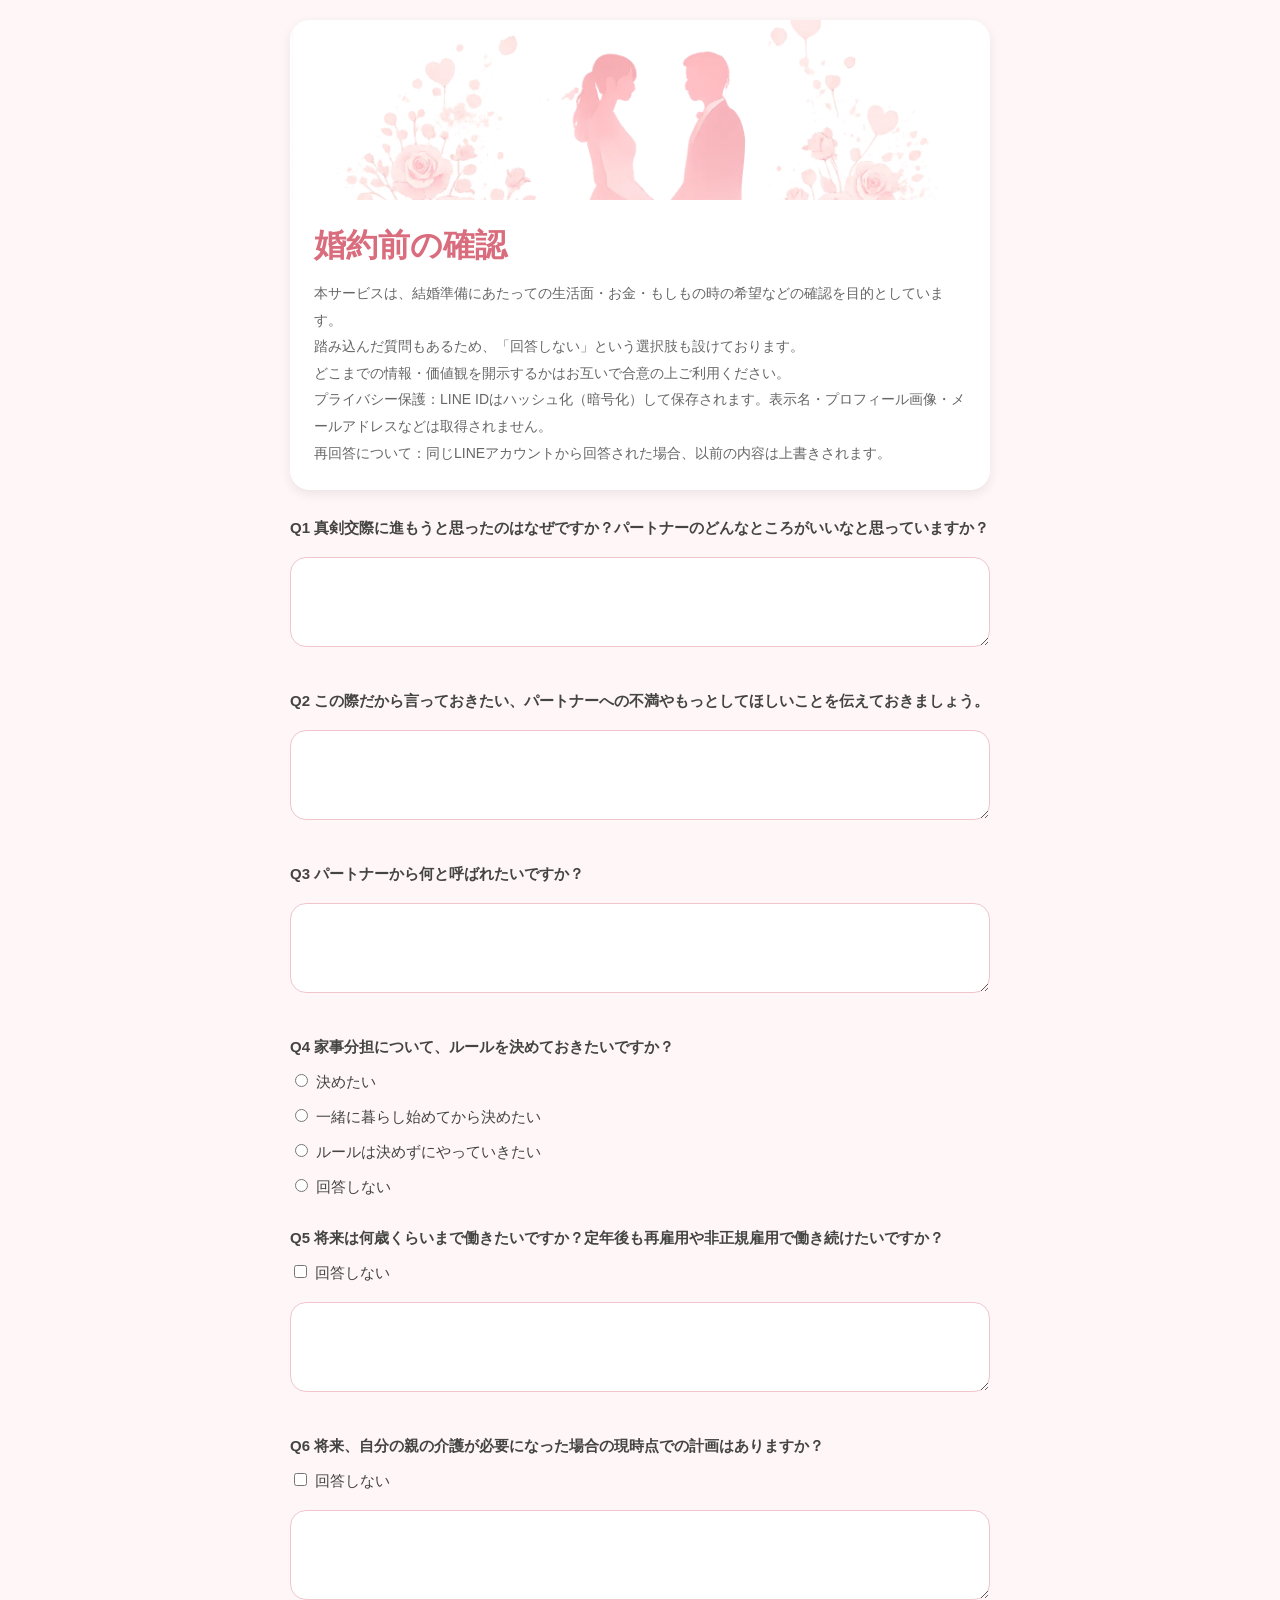
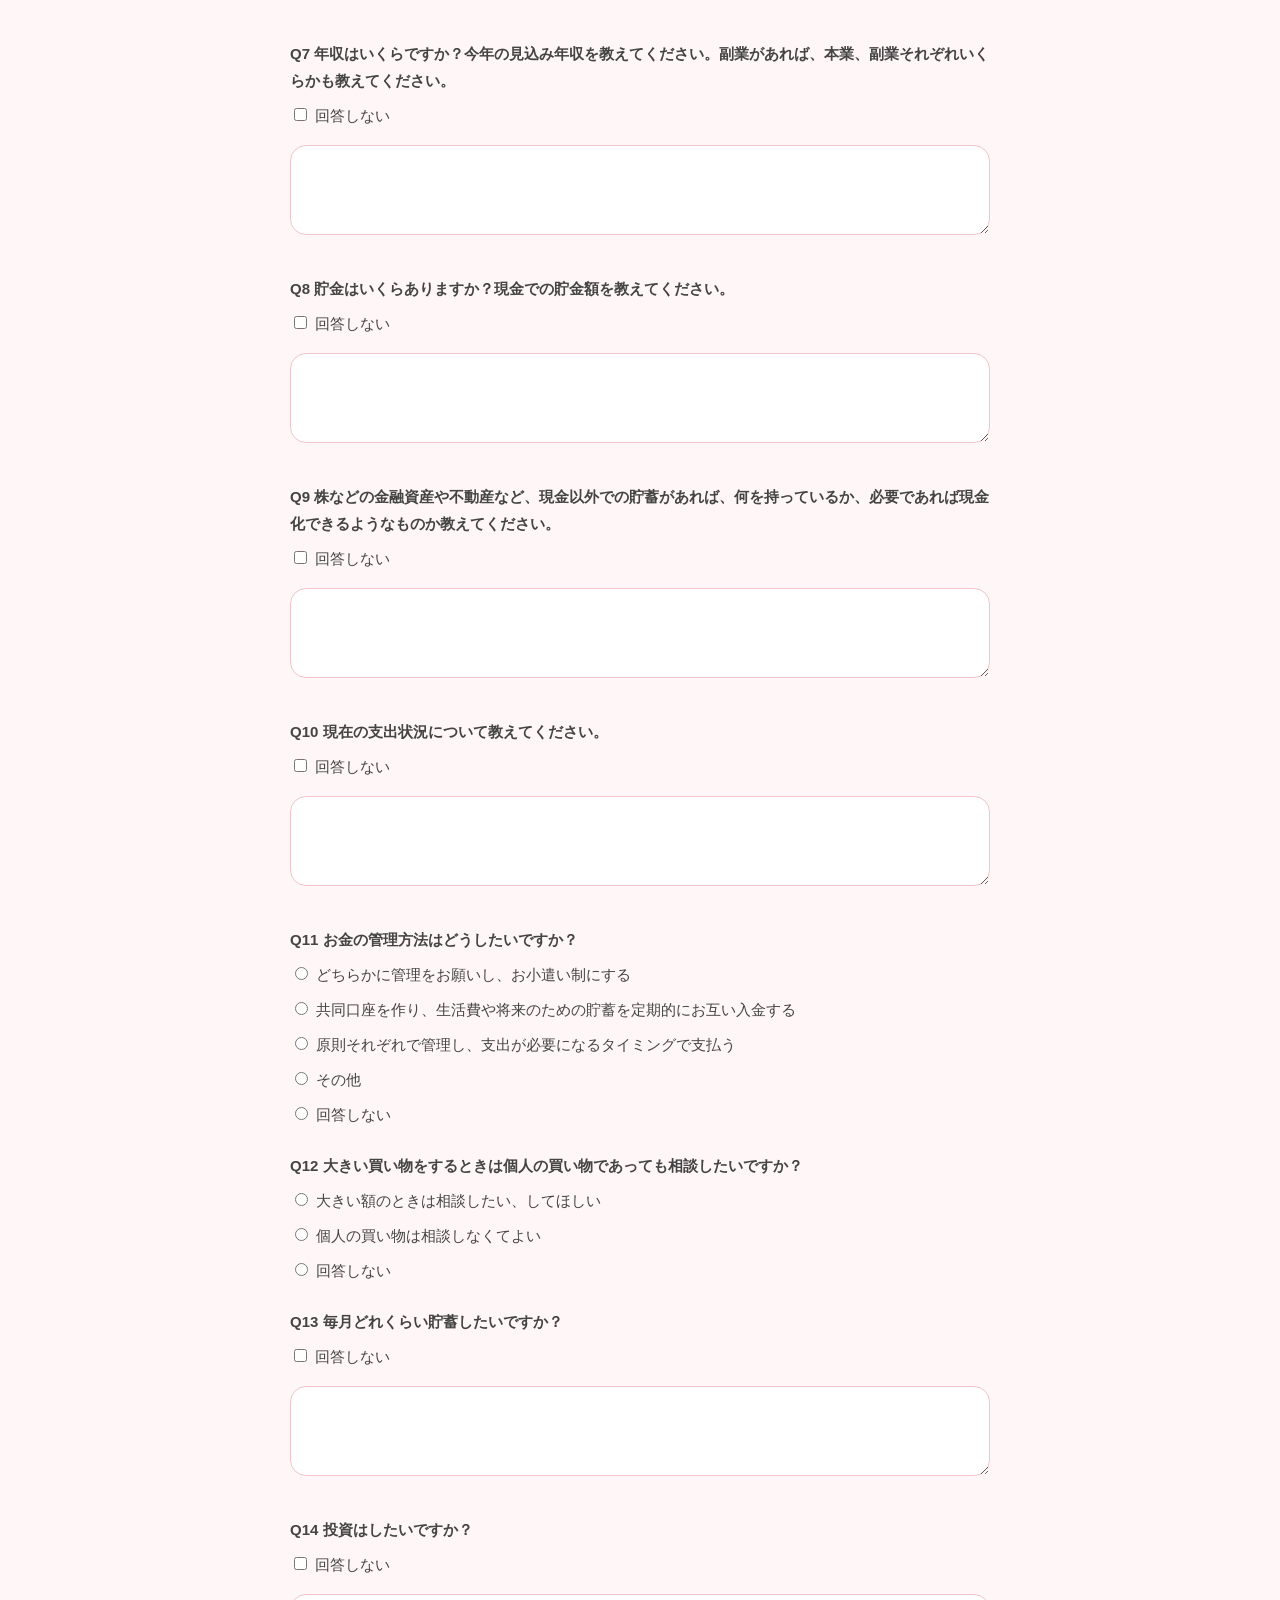
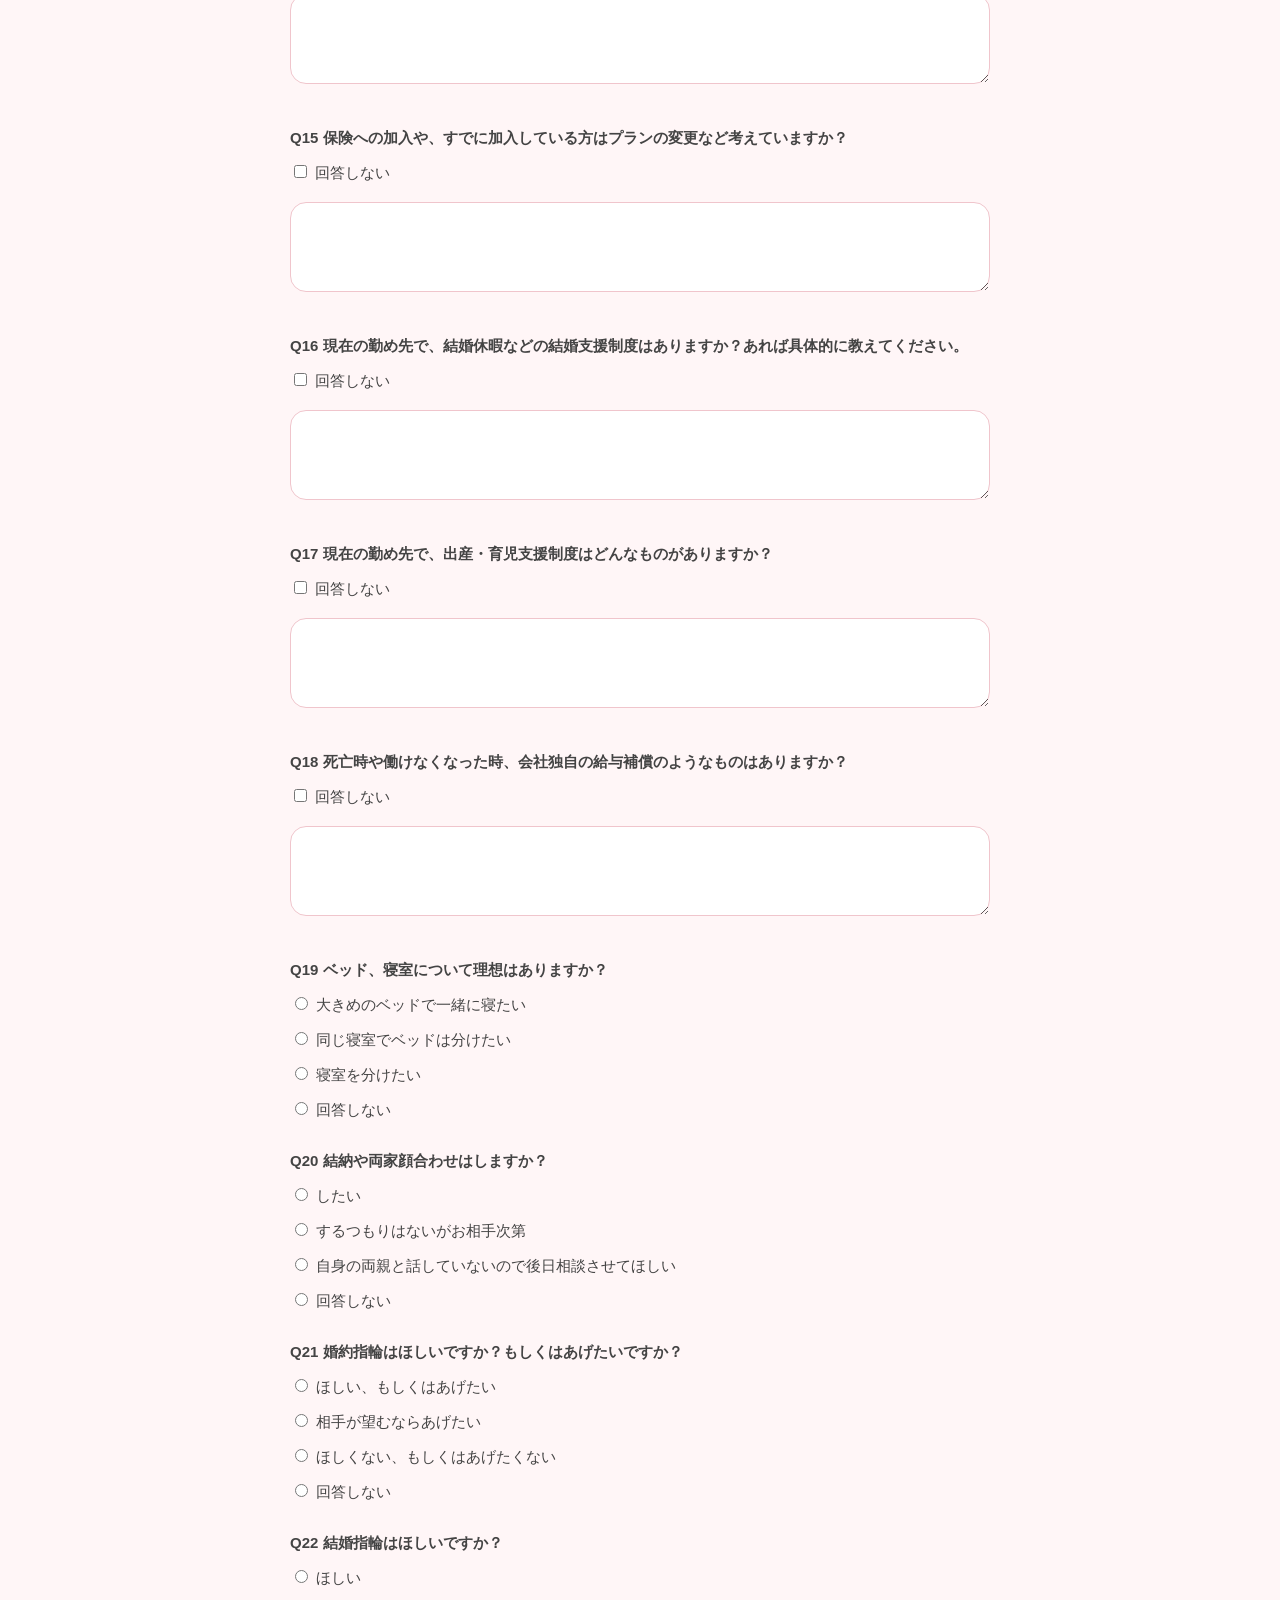
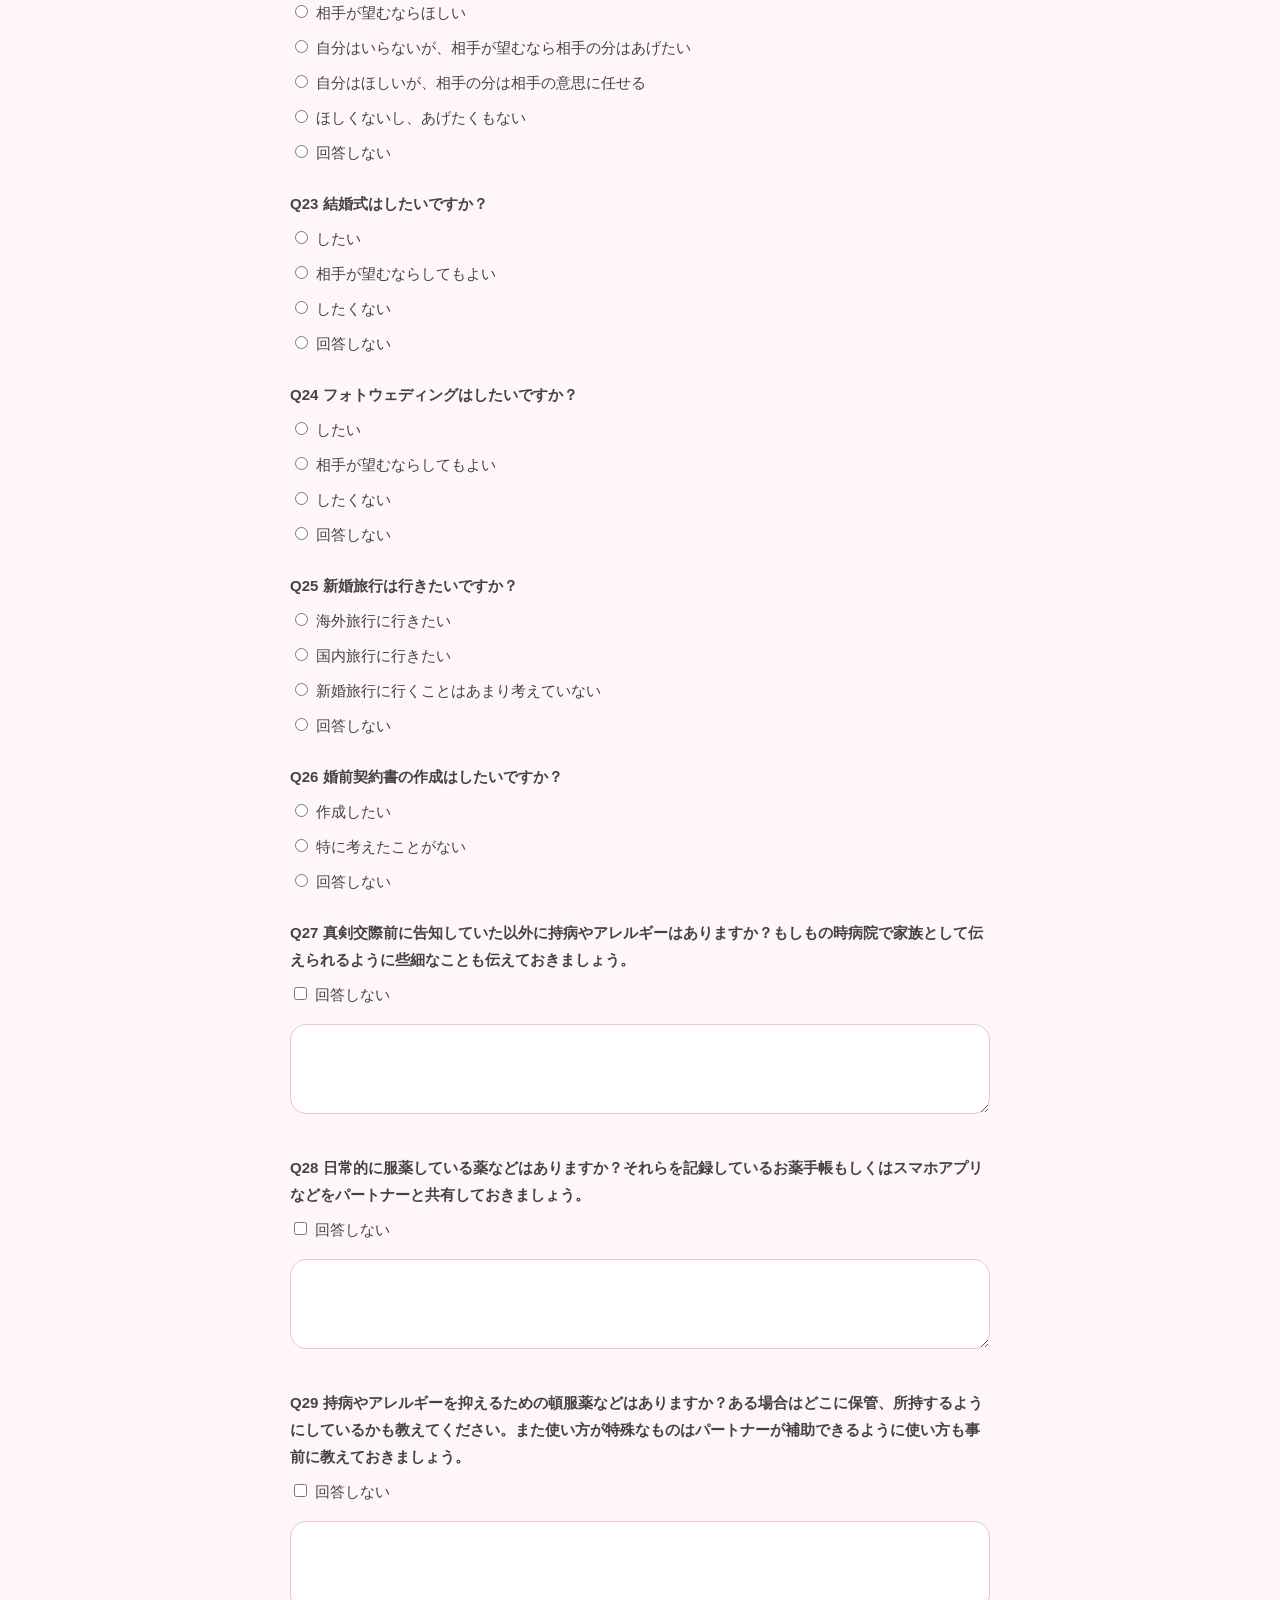
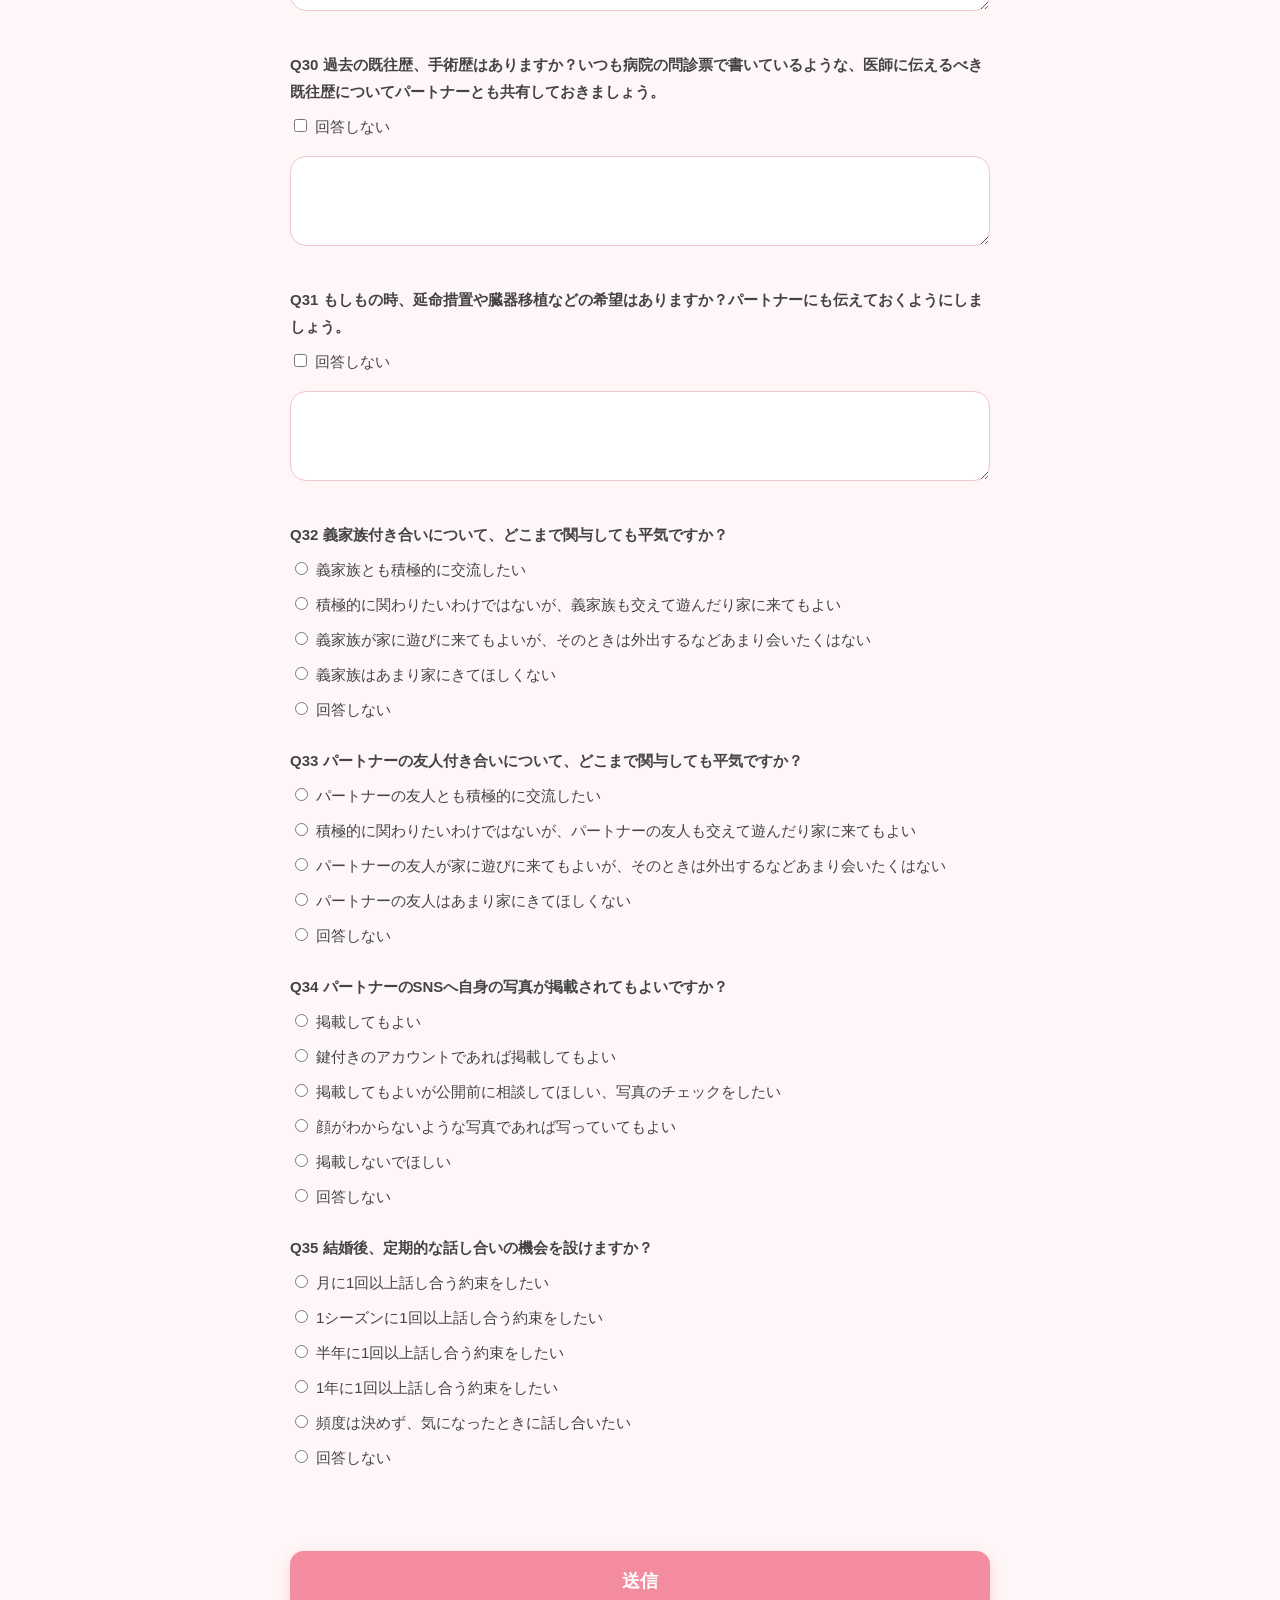
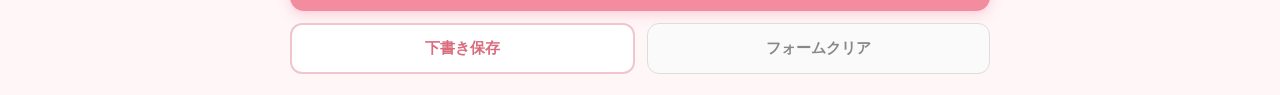
==== commit c4ca5d1c: "Add files via upload" ====
--- a/index.html
+++ b/index.html
@@ -46,32 +46,32 @@
 
 <!-- Q5 -->
 <label>Q5 将来は何歳くらいまで働きたいですか？定年後も再雇用や非正規雇用で働き続けたいですか？</label>
-<label><input type="radio" name="q5" value="a5_no">回答しない</label>
+<label><input type="checkbox" name="q5" value="a5_no">回答しない</label>
 <textarea id="q5" class="detail-textarea"></textarea>
 
 <!-- Q6 -->
 <label>Q6 将来、自分の親の介護が必要になった場合の現時点での計画はありますか？</label>
-<label><input type="radio" name="q6" value="a6_no">回答しない</label>
+<label><input type="checkbox" name="q6" value="a6_no">回答しない</label>
 <textarea id="q6" class="detail-textarea"></textarea>
 
 <!-- Q7 -->
 <label>Q7 年収はいくらですか？今年の見込み年収を教えてください。副業があれば、本業、副業それぞれいくらかも教えてください。</label>
-<label><input type="radio" name="q7" value="a7_no">回答しない</label>
+<label><input type="checkbox" name="q7" value="a7_no">回答しない</label>
 <textarea id="q7" class="detail-textarea"></textarea>
 
 <!-- Q8 -->
 <label>Q8 貯金はいくらありますか？現金での貯金額を教えてください。</label>
-<label><input type="radio" name="q8" value="a8_no">回答しない</label>
+<label><input type="checkbox" name="q8" value="a8_no">回答しない</label>
 <textarea id="q8" class="detail-textarea"></textarea>
 
 <!-- Q9 -->
 <label>Q9 株などの金融資産や不動産など、現金以外での貯蓄があれば、何を持っているか、必要であれば現金化できるようなものか教えてください。</label>
-<label><input type="radio" name="q9" value="a9_no">回答しない</label>
+<label><input type="checkbox" name="q9" value="a9_no">回答しない</label>
 <textarea id="q9" class="detail-textarea"></textarea>
 
 <!-- Q10 -->
 <label>Q10 現在の支出状況について教えてください。</label>
-<label><input type="radio" name="q10" value="a10_no">回答しない</label>
+<label><input type="checkbox" name="q10" value="a10_no">回答しない</label>
 <textarea id="q10" class="detail-textarea"></textarea>
 
 <!-- Q11 -->
@@ -93,32 +93,32 @@
 
 <!-- Q13 -->
 <label>Q13 毎月どれくらい貯蓄したいですか？</label>
-<label><input type="radio" name="q13" value="a13_no">回答しない</label>
+<label><input type="checkbox" name="q13" value="a13_no">回答しない</label>
 <textarea id="q13" class="detail-textarea"></textarea>
 
 <!-- Q14 -->
 <label>Q14 投資はしたいですか？</label>
-<label><input type="radio" name="q14" value="a14_no">回答しない</label>
+<label><input type="checkbox" name="q14" value="a14_no">回答しない</label>
 <textarea id="q14" class="detail-textarea"></textarea>
 
 <!-- Q15 -->
 <label>Q15 保険への加入や、すでに加入している方はプランの変更など考えていますか？</label>
-<label><input type="radio" name="q15" value="a15_no">回答しない</label>
+<label><input type="checkbox" name="q15" value="a15_no">回答しない</label>
 <textarea id="q15" class="detail-textarea"></textarea>
 
 <!-- Q16 -->
 <label>Q16 現在の勤め先で、結婚休暇などの結婚支援制度はありますか？あれば具体的に教えてください。</label>
-<label><input type="radio" name="q16" value="a16_no">回答しない</label>
+<label><input type="checkbox" name="q16" value="a16_no">回答しない</label>
 <textarea id="q16" class="detail-textarea"></textarea>
 
 <!-- Q17 -->
 <label>Q17 現在の勤め先で、出産・育児支援制度はどんなものがありますか？</label>
-<label><input type="radio" name="q17" value="a17_no">回答しない</label>
+<label><input type="checkbox" name="q17" value="a17_no">回答しない</label>
 <textarea id="q17" class="detail-textarea"></textarea>
 
 <!-- Q18 -->
 <label>Q18 死亡時や働けなくなった時、会社独自の給与補償のようなものはありますか？</label>
-<label><input type="radio" name="q18" value="a18_no">回答しない</label>
+<label><input type="checkbox" name="q18" value="a18_no">回答しない</label>
 <textarea id="q18" class="detail-textarea"></textarea>
 
 <!-- Q19 -->
@@ -180,27 +180,27 @@
 
 <!-- Q27 -->
 <label>Q27 真剣交際前に告知していた以外に持病やアレルギーはありますか？もしもの時病院で家族として伝えられるように些細なことも伝えておきましょう。</label>
-<label><input type="radio" name="q27" value="a27_no">回答しない</label>
+<label><input type="checkbox" name="q27" value="a27_no">回答しない</label>
 <textarea id="q27" class="detail-textarea"></textarea>
 
 <!-- Q28 -->
 <label>Q28 日常的に服薬している薬などはありますか？それらを記録しているお薬手帳もしくはスマホアプリなどをパートナーと共有しておきましょう。</label>
-<label><input type="radio" name="q28" value="a28_no">回答しない</label>
+<label><input type="checkbox" name="q28" value="a28_no">回答しない</label>
 <textarea id="q28" class="detail-textarea"></textarea>
 
 <!-- Q29 -->
 <label>Q29 持病やアレルギーを抑えるための頓服薬などはありますか？ある場合はどこに保管、所持するようにしているかも教えてください。また使い方が特殊なものはパートナーが補助できるように使い方も事前に教えておきましょう。</label>
-<label><input type="radio" name="q29" value="a29_no">回答しない</label>
+<label><input type="checkbox" name="q29" value="a29_no">回答しない</label>
 <textarea id="q29" class="detail-textarea"></textarea>
 
 <!-- Q30 -->
 <label>Q30 過去の既往歴、手術歴はありますか？いつも病院の問診票で書いているような、医師に伝えるべき既往歴についてパートナーとも共有しておきましょう。</label>
-<label><input type="radio" name="q30" value="a30_no">回答しない</label>
+<label><input type="checkbox" name="q30" value="a30_no">回答しない</label>
 <textarea id="q30" class="detail-textarea"></textarea>
 
 <!-- Q31 -->
 <label>Q31 もしもの時、延命措置や臓器移植などの希望はありますか？パートナーにも伝えておくようにしましょう。</label>
-<label><input type="radio" name="q31" value="a31_no">回答しない</label>
+<label><input type="checkbox" name="q31" value="a31_no">回答しない</label>
 <textarea id="q31" class="detail-textarea"></textarea>
 
 <!-- Q32 -->
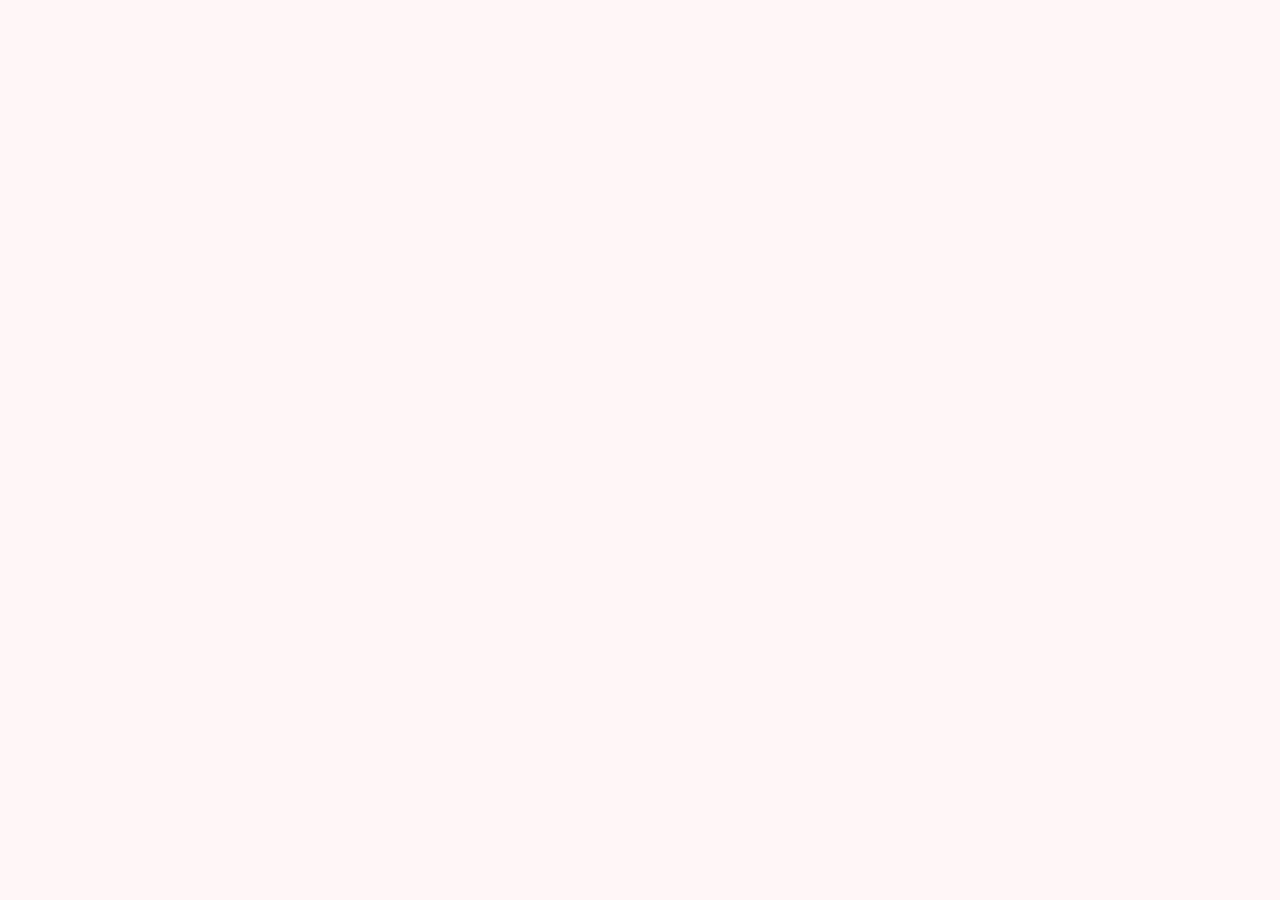
==== commit 769d58c6: "Add files via upload" ====
--- a/index.html
+++ b/index.html
@@ -2,15 +2,46 @@
 <html lang="ja">
 <head>
 <meta charset="UTF-8"/>
-<meta name="viewport" content="width=device-width, initial-scale=1.0"/>
+<meta name="viewport" content="width=device-width, initial-scale=1.0, viewport-fit=cover"/>
+<meta name="theme-color" content="#f48ca0"/>
 <title>婚約前の確認</title>
 <link rel="stylesheet" href="style.css"/>
 <script src="https://static.line-scdn.net/liff/edge/2/sdk.js"></script>
-
 </head>
 
 <body>
-<div class="container">
+
+<!-- 読み込み中／エラー表示（パートナー確認中など） -->
+<div id="publicView" class="public-view container"></div>
+
+<!-- パートナー未登録（または交際終了）の場合に表示 -->
+<div id="partnerRequired" class="container cta-card partner-required" style="display:none">
+  <p class="cta-title">パートナー登録が必要です</p>
+  <p class="cta-text">
+    婚約前の確認は、真剣交際のパートナー登録が完了した方のみご利用いただけます。<br>
+    先にパートナー登録を済ませてください。
+  </p>
+  <a href="https://liff.line.me/2010312230-xUsYz0UB" class="btn-primary cta-btn" style="text-decoration:none; text-align:center;">
+    パートナー登録はこちら
+  </a>
+</div>
+
+<!-- スクショ抑止ウォーターマーク（お相手の回答を閲覧中のみ表示） -->
+<div id="screenshotWatermark" aria-hidden="true"></div>
+
+<!-- アプリ本体 -->
+<div id="app" class="app-shell container" style="display:none">
+
+  <header class="app-bar">
+    <span class="app-bar-title" id="appBarTitle">婚約前の確認</span>
+    <span id="saveStatus" class="save-status">
+      <svg viewBox="0 0 24 24" class="save-status-icon"><path d="M7 18a4 4 0 0 1-.6-7.96A5 5 0 0 1 16 9.5a3.5 3.5 0 0 1 .5 6.98" fill="none" stroke="currentColor" stroke-width="1.6" stroke-linecap="round" stroke-linejoin="round"/></svg>
+      下書き保存中
+    </span>
+  </header>
+
+  <!-- 入力タブ -->
+  <div id="tab-input" class="tab-panel">
 
 <div class="form-header">
   <h1>婚約前の確認</h1>
@@ -18,12 +49,10 @@
   本サービスは、結婚準備にあたっての生活面・お金・もしもの時の希望などの確認を目的としています。<br>
   踏み込んだ質問もあるため、「回答しない」という選択肢も設けております。<br>
   どこまでの情報・価値観を開示するかはお互いで合意の上ご利用ください。<br>
-  プライバシー保護：LINE IDはハッシュ化（暗号化）して保存されます。表示名・プロフィール画像・メールアドレスなどは取得されません。<br>
-  再回答について：同じLINEアカウントから回答された場合、以前の内容は上書きされます。</p>
+  プライバシー保護：LINE IDはハッシュ化（暗号化）して保存されます。表示名・プロフィール画像・メールアドレスなどは取得されません。回答内容は、利用者端末側で暗号化した上で保存されます。運営者は暗号化されたデータのみを保持し、暗号鍵を保持していないため、回答内容を復元又は閲覧することはできません。<br>
+  送信について：入力内容は自動的にこの端末に保存されます。「プレビュー」の「送信する」を押すまでは、お相手には届きません。<br>
+  再回答について：同じLINEアカウントから送信された場合、以前の内容は上書きされます。</p>
 </div>
-
-<!-- ビューモード表示エリア（共有リンクで開いたとき） -->
-<div id="viewMode"></div>
 
 <!-- Q1 -->
 <label>Q1 真剣交際に進もうと思ったのはなぜですか？パートナーのどんなところがいいなと思っていますか？</label>
@@ -237,27 +266,47 @@
 <label><input type="radio" name="q35" value="a35-5">頻度は決めず、気になったときに話し合いたい</label>
 <label><input type="radio" name="q35" value="a35_no">回答しない</label>
 
-<div class="button-group">
-  <button id="submitBtn" type="button">送信</button>
-  <div class="sub-buttons">
-    <button id="draftBtn" type="button">下書き保存</button>
-    <button id="clearBtn" type="button">フォームクリア</button>
   </div>
+
+  <!-- プレビュータブ（自分／お相手の2名分。入力欄は無く、すべて閲覧専用の表示） -->
+  <div id="tab-preview" class="tab-panel hidden">
+    <button id="sendBtn" class="btn-primary btn-block" type="button">送信する</button>
+    <p id="ownSubmittedAt" class="save-status preview-submitted-at hidden"></p>
+
+    <div class="sub-switcher preview-person-switcher">
+      <button class="sub-switch-btn active" data-person="own" type="button">自分</button>
+      <button class="sub-switch-btn" data-person="partner" type="button" id="partnerTabBtn">お相手</button>
+    </div>
+
+    <div id="previewContent"></div>
+  </div>
+
+  <!-- 設定タブ -->
+  <div id="tab-settings" class="tab-panel hidden">
+    <div class="settings-panel">
+      <p class="settings-row-label">自動保存について</p>
+      <p class="settings-row-desc">入力のたびに、この端末へ自動的に保存されます。「送信する」を押すまでは、この端末の中だけに保存され、お相手には届きません。</p>
+      <button id="resetBtn" class="btn-danger" type="button">入力内容を削除して最初から作成する</button>
+    </div>
+  </div>
+
+  <nav class="bottom-nav">
+    <button class="nav-btn active" data-tab="input" type="button">
+      <svg viewBox="0 0 24 24"><path d="M4 20h4l10-10-4-4L4 16v4Z" fill="none" stroke="currentColor" stroke-width="1.6" stroke-linejoin="round"/></svg>
+      <span>入力</span>
+    </button>
+    <button class="nav-btn" data-tab="preview" type="button">
+      <svg viewBox="0 0 24 24"><path d="M2 12s3.5-6 10-6 10 6 10 6-3.5 6-10 6-10-6-10-6Z" fill="none" stroke="currentColor" stroke-width="1.6" stroke-linejoin="round"/><circle cx="12" cy="12" r="2.6" fill="none" stroke="currentColor" stroke-width="1.6"/></svg>
+      <span>プレビュー</span>
+    </button>
+    <button class="nav-btn" data-tab="settings" type="button">
+      <svg viewBox="0 0 24 24"><circle cx="12" cy="12" r="3" fill="none" stroke="currentColor" stroke-width="1.6"/><path d="M19.4 13a7.6 7.6 0 0 0 0-2l2-1.4-2-3.4-2.3.8a7.7 7.7 0 0 0-1.8-1l-.3-2.4h-4l-.3 2.4a7.7 7.7 0 0 0-1.8 1l-2.3-.8-2 3.4 2 1.4a7.6 7.6 0 0 0 0 2l-2 1.4 2 3.4 2.3-.8a7.7 7.7 0 0 0 1.8 1l.3 2.4h4l.3-2.4a7.7 7.7 0 0 0 1.8-1l2.3.8 2-3.4-2-1.4Z" fill="none" stroke="currentColor" stroke-width="1.3" stroke-linejoin="round"/></svg>
+      <span>設定</span>
+    </button>
+  </nav>
+
 </div>
 
-<!-- 共有モーダル -->
-<div id="shareModal" class="modal hidden">
-  <div class="modal-content">
-    <h3>共有</h3>
-    <input id="shareName" placeholder="お名前を入力してください（任意）">
-    <button id="shareBtn">共有する</button>
-  </div>
-</div>
-
-<!-- スクショ抑止ウォーターマーク（閲覧モード時のみ表示） -->
-<div id="screenshotWatermark"></div>
-
-</div>
 <script src="app.js"></script>
 </body>
 </html>
--- a/style.css
+++ b/style.css
@@ -539,3 +539,116 @@
     font-size:18px;
   }
 }
+
+
+/********************************
+ * 追加：パートナー確認・タブ構成・プレビュー（houseと同じ方式）
+ ********************************/
+
+:root{
+  --pink-bg:#fff6f7; --pink-primary:#f48ca0; --pink-deep:#d96c7d;
+  --pink-border:#f0c5cc; --pink-soft:#fff0f2; --ink-soft:#888888;
+  --shadow-card:0 4px 12px rgba(0,0,0,.08);
+  --radius-lg:22px; --radius-md:16px; --radius-pill:50px;
+}
+
+.hidden{ display:none !important; }
+
+.btn-primary{
+  display:block; width:100%; padding:16px; border:none; border-radius:var(--radius-pill);
+  background:var(--pink-primary); color:#fff; font-size:16px; font-weight:700; cursor:pointer;
+  box-shadow:0 4px 14px rgba(244,140,160,.4);
+}
+.btn-primary:active{ opacity:.92; }
+.btn-primary:disabled{ opacity:.6; cursor:default; }
+.btn-block{ width:100%; margin-bottom:16px; }
+
+/* アプリバー */
+.app-bar{
+  position:sticky; top:0; z-index:10; display:flex; align-items:center;
+  justify-content:space-between; padding:10px 4px 14px; background:var(--pink-bg);
+}
+.app-bar-title{ font-size:17px; font-weight:800; color:#3a3a3a; }
+.save-status{
+  display:inline-flex; align-items:center; gap:5px; font-size:12px; font-weight:600;
+  color:var(--pink-deep); background:var(--pink-soft); padding:6px 10px;
+  border-radius:var(--radius-pill); transition:opacity .25s;
+}
+.save-status-icon{ width:14px; height:14px; }
+.save-status.just-saved{ opacity:.55; }
+.preview-submitted-at{
+  display:inline-flex; margin:0 0 14px; background:none; padding:0;
+  color:var(--ink-soft); font-size:12px;
+}
+
+/* タブ */
+.tab-panel{ padding-bottom:96px; }
+
+/* 自分／お相手 切替 */
+.sub-switcher{
+  display:flex; gap:6px; margin-bottom:16px; background:#fff;
+  border-radius:var(--radius-pill); padding:4px; box-shadow:var(--shadow-card);
+}
+.sub-switch-btn{
+  flex:1; padding:9px 2px; border:none; border-radius:var(--radius-pill);
+  background:transparent; color:var(--ink-soft); font-size:13px; font-weight:700;
+  cursor:pointer; transition:.2s; white-space:nowrap;
+}
+.sub-switch-btn.active{
+  background:var(--pink-primary); color:#fff; box-shadow:0 2px 8px rgba(244,140,160,.35);
+}
+
+/* ボトムナビ */
+.bottom-nav{
+  position:fixed; left:50%; bottom:0; transform:translateX(-50%);
+  width:min(700px,100%); display:flex; background:#fff;
+  border-top:1px solid var(--pink-border); box-shadow:0 -4px 14px rgba(0,0,0,.06);
+  padding:6px 6px calc(6px + env(safe-area-inset-bottom)); z-index:20;
+}
+.nav-btn{
+  flex:1; display:flex; flex-direction:column; align-items:center; gap:3px;
+  border:none; background:transparent; color:var(--ink-soft);
+  font-size:11px; font-weight:600; padding:6px 0; cursor:pointer;
+}
+.nav-btn svg{ width:22px; height:22px; }
+.nav-btn.active{ color:var(--pink-deep); }
+
+/* 設定 */
+.settings-panel{ background:#fff; border-radius:var(--radius-lg); box-shadow:var(--shadow-card); padding:22px 20px; }
+.settings-row-label{ margin:0 0 8px; font-size:15px; font-weight:700; color:#3a3a3a; }
+.settings-row-desc{ margin:0 0 22px; font-size:13px; line-height:1.8; color:#666; }
+.btn-danger{
+  display:block; width:100%; padding:14px; border:1px solid #e5b2b2;
+  border-radius:var(--radius-pill); background:#fff; color:#c0494f; font-size:14px; font-weight:700; cursor:pointer;
+}
+
+/* 読み込み中・エラー表示 */
+.public-view{ display:none; padding-bottom:40px; }
+.state-card{
+  background:#fff; border-radius:var(--radius-lg); box-shadow:var(--shadow-card);
+  padding:36px 24px; text-align:center; margin:20px 0;
+}
+.state-title{ margin:0 0 8px; font-size:17px; font-weight:700; color:var(--pink-deep); }
+
+/* パートナー未登録の案内 */
+.partner-required{ flex-direction:column; align-items:stretch; text-align:center; margin-top:20px; }
+.partner-required .cta-btn{ margin-top:4px; }
+
+/* プレビュー（お相手未送信・更新ボタン） */
+.preview-empty{
+  background:#fff; border-radius:var(--radius-md); box-shadow:var(--shadow-card);
+  padding:32px 20px; text-align:center; color:var(--ink-soft); font-size:14px; line-height:1.8;
+}
+.partner-refresh-btn{
+  display:block; width:100%; margin:14px 0 0; padding:12px;
+  border:1px solid var(--pink-border); border-radius:var(--radius-pill);
+  background:#fff; color:var(--ink-soft); font-size:13px; font-weight:600; cursor:pointer;
+}
+.partner-refresh-btn:active{ opacity:.8; }
+
+/* スクショ抑止ウォーターマーク */
+#screenshotWatermark{
+  display:none; position:fixed; inset:0; z-index:9999;
+  pointer-events:none; background-repeat:repeat; background-position:top left;
+}
+#screenshotWatermark.show{ display:block; }
